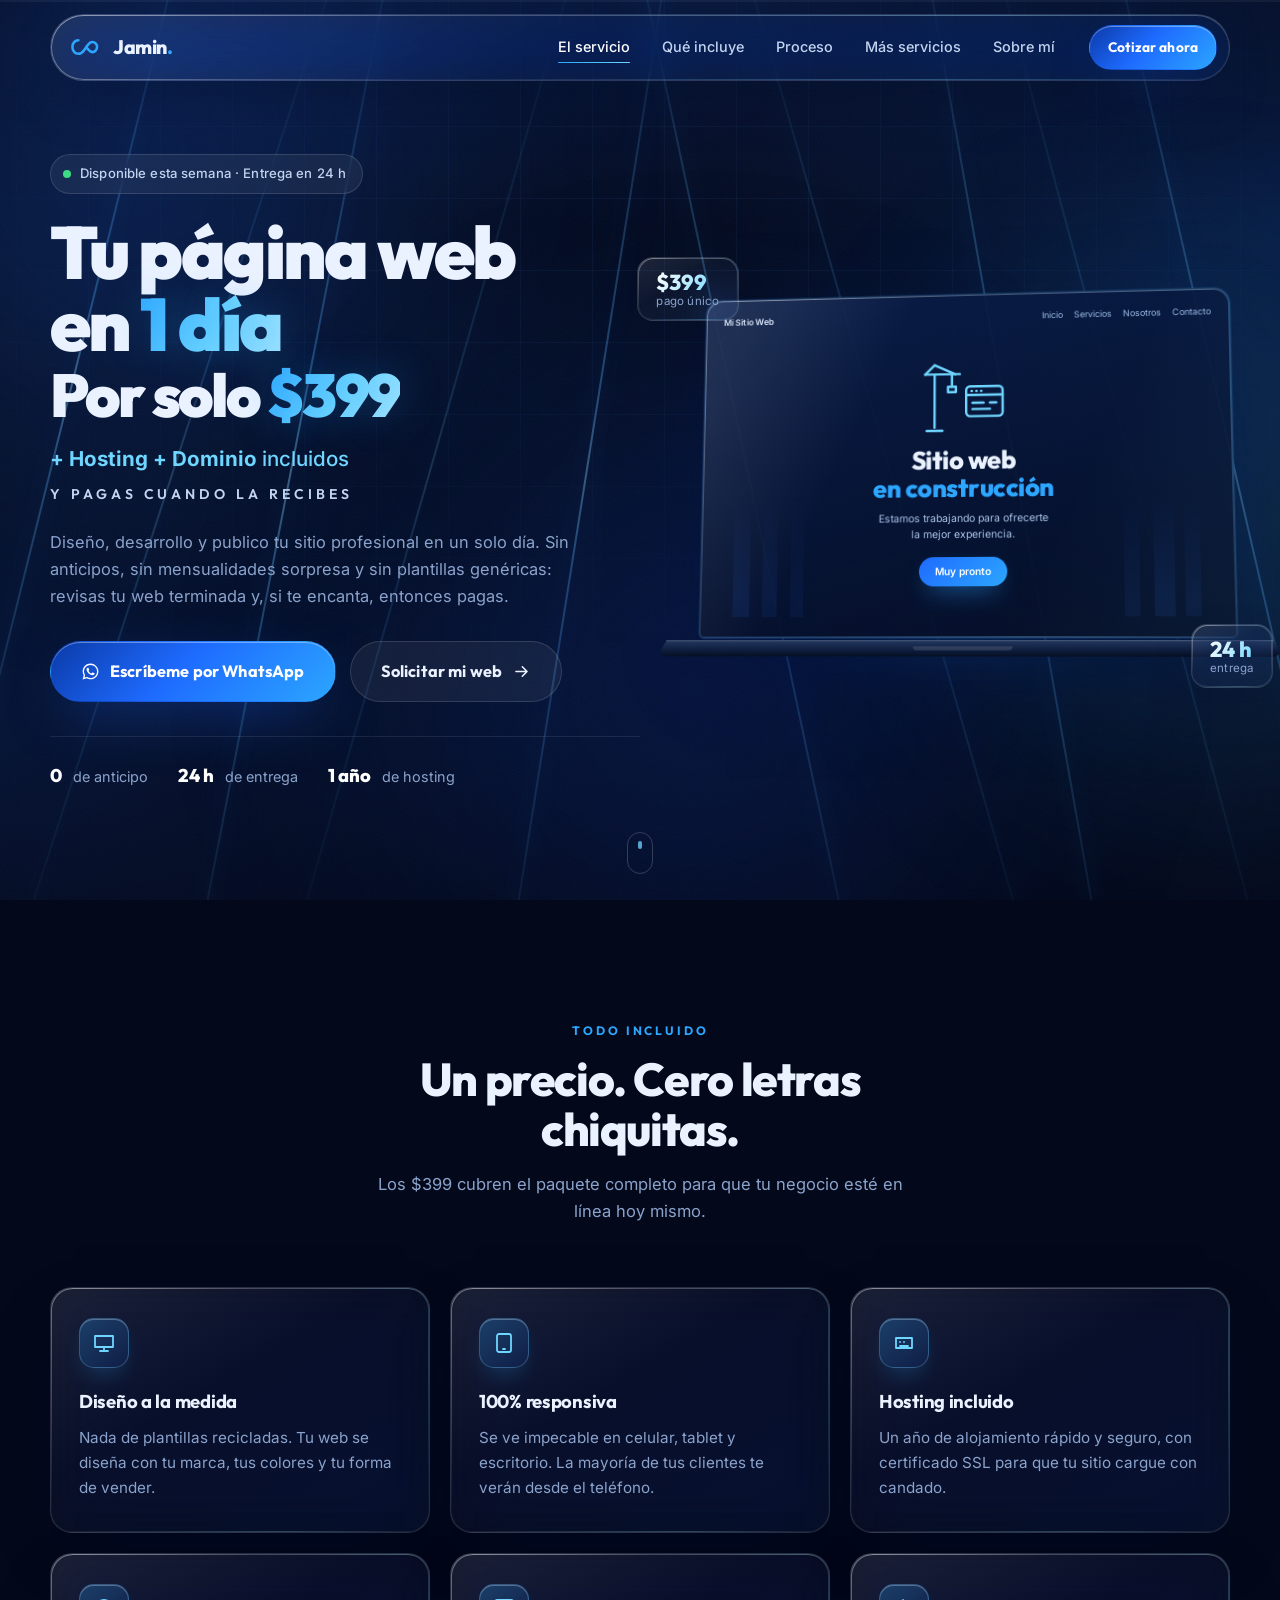
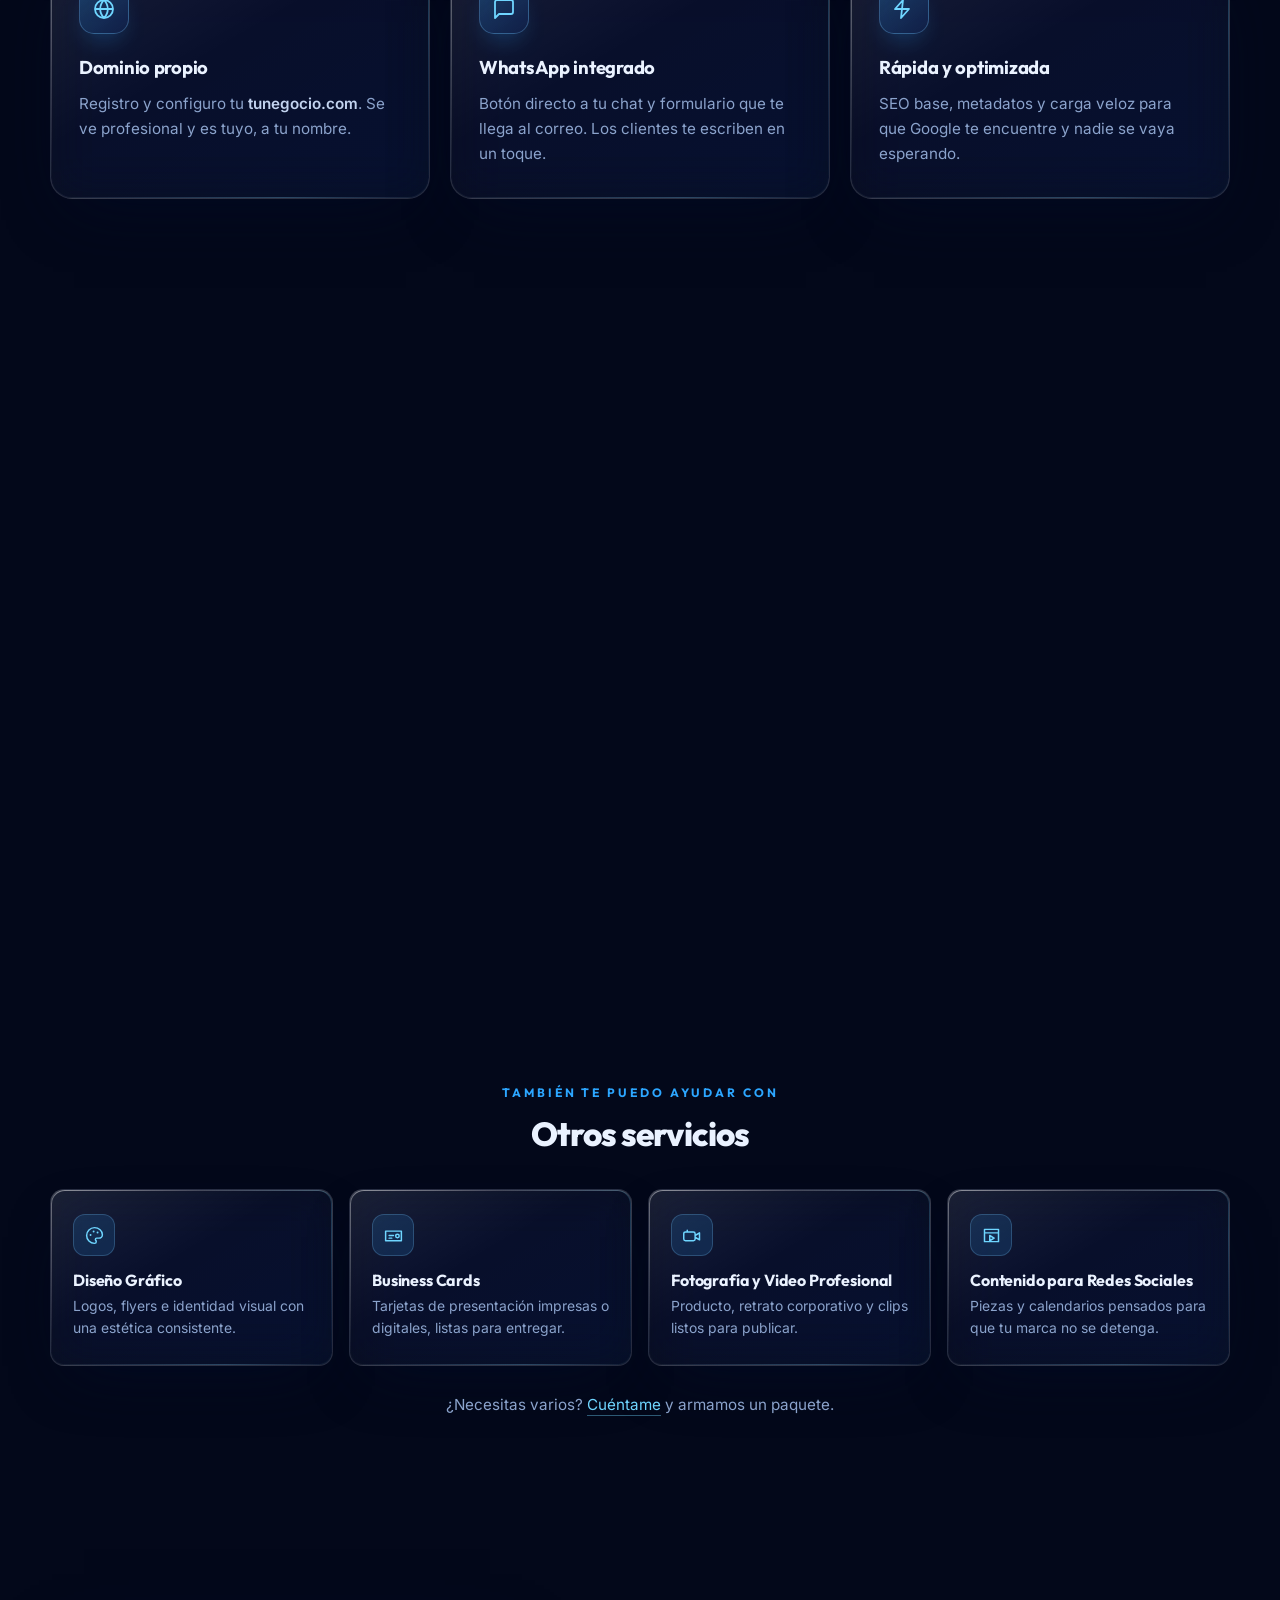
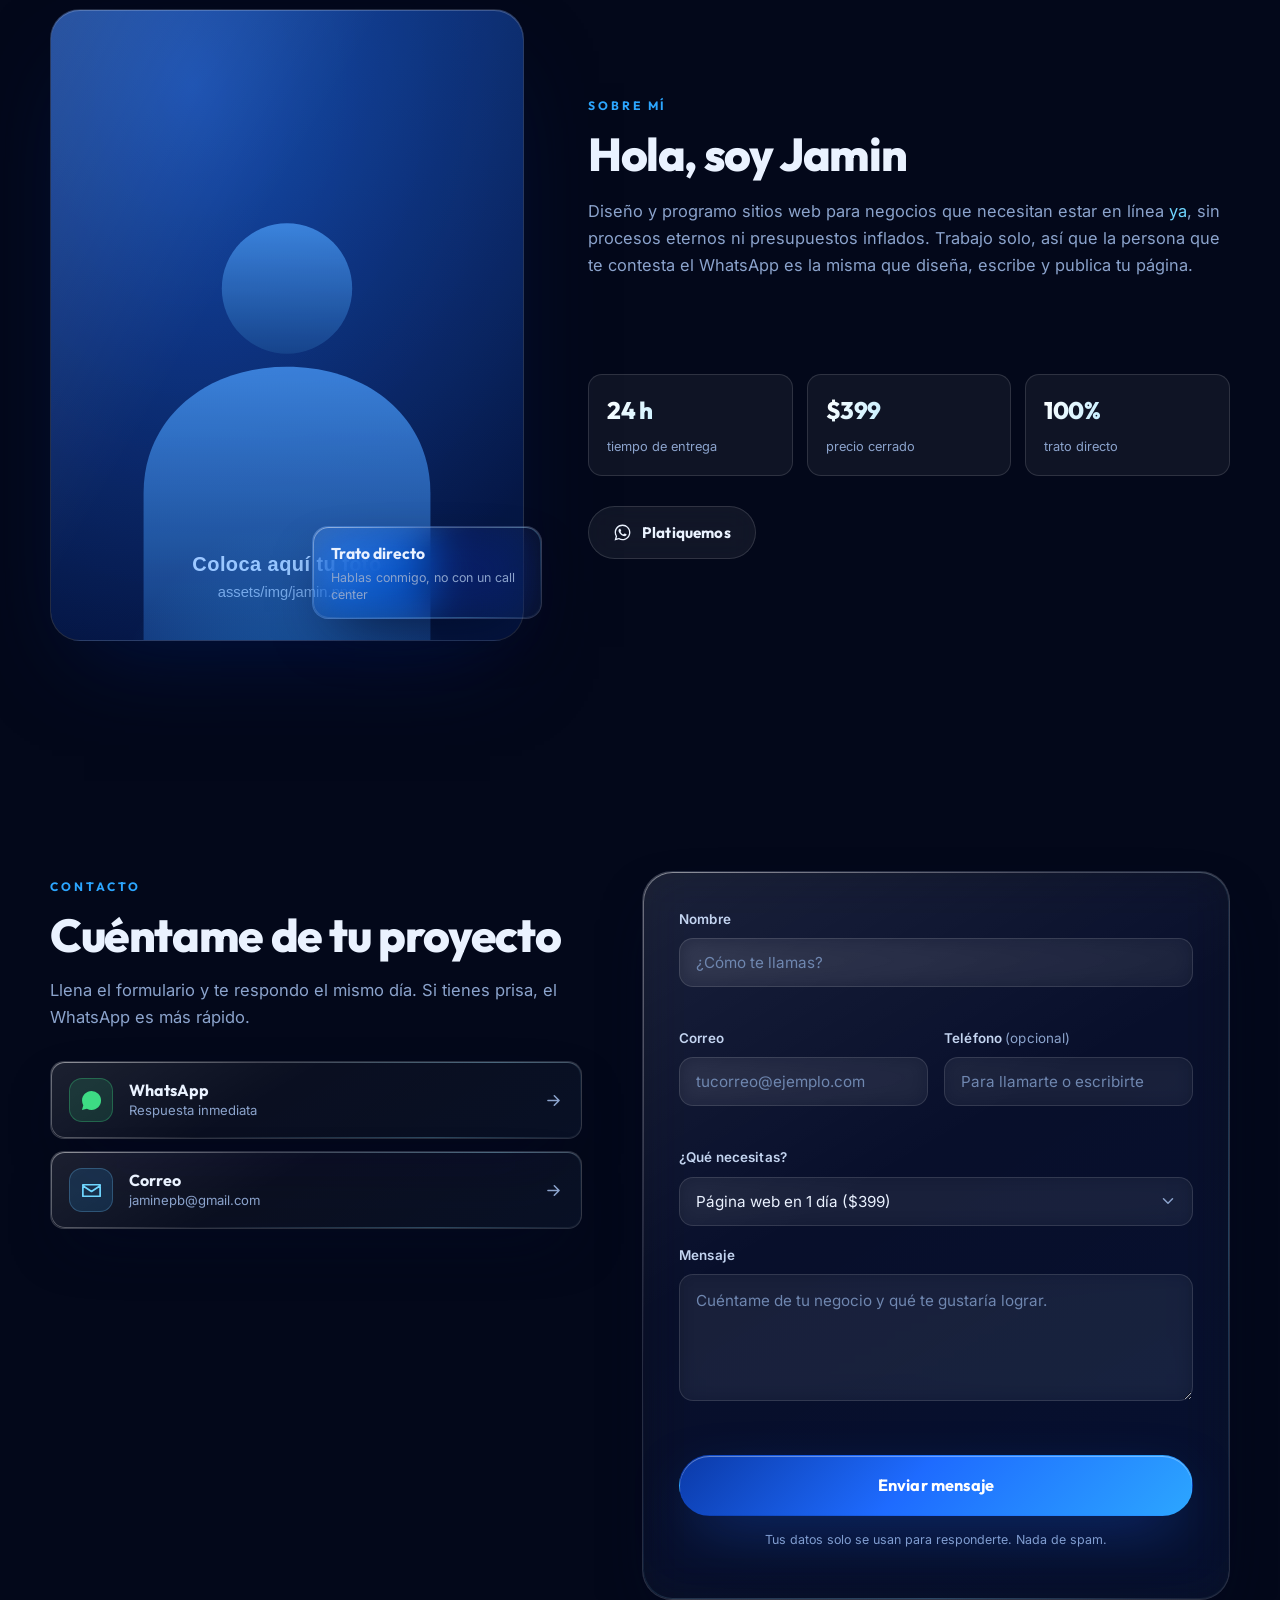
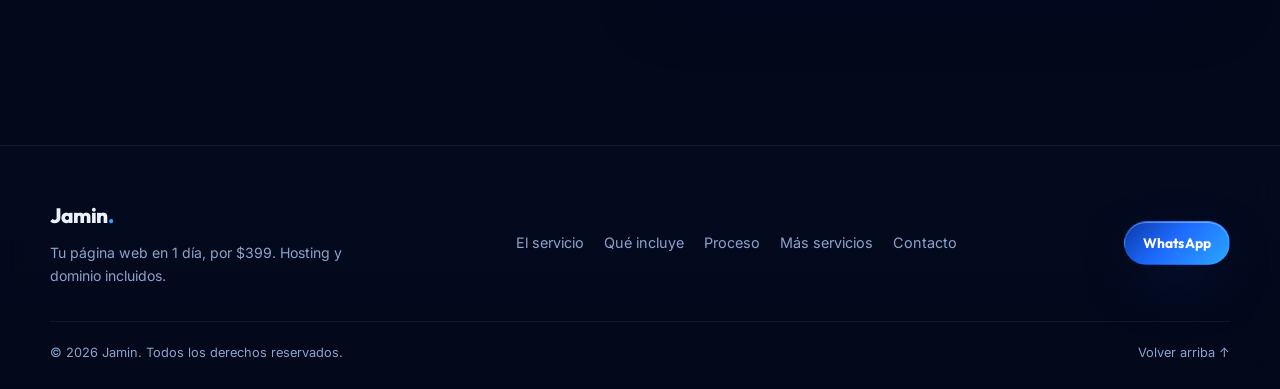
==== index.html @ 5eb5d67b "Landing page con servicio de web en 1 día, contacto y WhatsApp Sitio estático de una sola página, si" ====
<!DOCTYPE html>
<html lang="es">
<head>
<meta charset="UTF-8" />
<meta name="viewport" content="width=device-width, initial-scale=1, viewport-fit=cover" />
<title>Jamin — Tu página web en 1 día por $399</title>
<meta name="description" content="Diseño y publico tu página web profesional en 1 día por solo $399, con hosting y dominio incluidos. Y pagas cuando la recibes." />
<meta name="theme-color" content="#03081a" />

<meta property="og:type" content="website" />
<meta property="og:title" content="Tu página web en 1 día por solo $399" />
<meta property="og:description" content="Hosting y dominio incluidos. Y pagas cuando la recibes." />
<meta property="og:image" content="assets/img/og-cover.svg" />
<meta name="twitter:card" content="summary_large_image" />

<link rel="icon" href="assets/img/favicon.svg" type="image/svg+xml" />
<link rel="preload" href="assets/fonts/outfit-900.woff2" as="font" type="font/woff2" crossorigin />
<link rel="preload" href="assets/fonts/inter-400.woff2" as="font" type="font/woff2" crossorigin />
<link rel="stylesheet" href="assets/css/fonts.css" />
<link rel="stylesheet" href="assets/css/styles.css" />
</head>
<body>

<!-- ===== Fondo global: rayos de luz + halos ===== -->
<div class="bg-stage" aria-hidden="true">
  <div class="bg-grid"></div>
  <div class="rays">
    <span></span><span></span><span></span><span></span><span></span>
    <span></span><span></span><span></span><span></span><span></span>
  </div>
  <div class="orb orb-1" data-parallax="0.18"></div>
  <div class="orb orb-2" data-parallax="-0.12"></div>
  <div class="orb orb-3" data-parallax="0.08"></div>
  <div class="bg-noise"></div>
</div>

<div class="scroll-progress" aria-hidden="true"><i></i></div>

<!-- ===== Header ===== -->
<header class="site-header" id="top">
  <div class="shell header-inner glass">
    <a class="brand" href="#top" aria-label="Jamin, inicio">
      <span class="brand-mark" aria-hidden="true">
        <svg viewBox="0 0 40 24" fill="none"><path d="M11 4c-3.9 0-7 3.6-7 8s3.1 8 7 8c3 0 5.2-2.1 7-4.6l3.4-4.8C23.1 8.1 25 6 27.6 6 30.4 6 33 8.6 33 12s-2.6 6-5.4 6c-2.6 0-4.5-2.1-6.2-4.4" stroke="url(#g1)" stroke-width="3" stroke-linecap="round"/><defs><linearGradient id="g1" x1="4" y1="12" x2="36" y2="12"><stop stop-color="#2CA6FF"/><stop offset="1" stop-color="#6FD6FF"/></linearGradient></defs></svg>
      </span>
      <span class="brand-text">Jamin<span class="dot">.</span></span>
    </a>

    <nav class="nav" aria-label="Navegación principal">
      <a href="#servicio">El servicio</a>
      <a href="#incluye">Qué incluye</a>
      <a href="#proceso">Proceso</a>
      <a href="#extras">Más servicios</a>
      <a href="#sobre-mi">Sobre mí</a>
    </nav>

    <a class="btn btn-primary btn-sm header-cta" href="#contacto">
      <span>Cotizar ahora</span>
    </a>

    <button class="nav-toggle" id="navToggle" aria-label="Abrir menú" aria-expanded="false" aria-controls="mobileNav">
      <span></span><span></span><span></span>
    </button>
  </div>

  <div class="mobile-nav glass" id="mobileNav" hidden>
    <a href="#servicio">El servicio</a>
    <a href="#incluye">Qué incluye</a>
    <a href="#proceso">Proceso</a>
    <a href="#extras">Más servicios</a>
    <a href="#sobre-mi">Sobre mí</a>
    <a href="#contacto" class="mobile-cta">Cotizar ahora</a>
  </div>
</header>

<main>

<!-- ===== HERO ===== -->
<section class="hero" id="servicio">
  <div class="shell hero-inner">

    <div class="hero-copy">
      <span class="pill reveal" data-reveal>
        <i class="pulse" aria-hidden="true"></i> Disponible esta semana · Entrega en 24 h
      </span>

      <h1 class="hero-title">
        <span class="line reveal" data-reveal data-delay="60">Tu página web</span>
        <span class="line reveal" data-reveal data-delay="120">en <em>1 día</em></span>
        <span class="line price reveal" data-reveal data-delay="180">Por solo <em>$399</em></span>
      </h1>

      <p class="hero-sub reveal" data-reveal data-delay="240">
        <strong>+ Hosting + Dominio</strong> incluidos
      </p>

      <p class="hero-kicker reveal" data-reveal data-delay="300">Y pagas cuando la recibes</p>

      <p class="hero-lead reveal" data-reveal data-delay="360">
        Diseño, desarrollo y publico tu sitio profesional en un solo día. Sin anticipos, sin
        mensualidades sorpresa y sin plantillas genéricas: revisas tu web terminada y, si te
        encanta, entonces pagas.
      </p>

      <div class="hero-actions reveal" data-reveal data-delay="420">
        <a class="btn btn-primary btn-lg" href="https://wa.me/18159084163?text=Hola%20Jamin%2C%20quiero%20mi%20p%C3%A1gina%20web%20en%201%20d%C3%ADa%20por%20%24399." target="_blank" rel="noopener">
          <svg class="ico" viewBox="0 0 24 24" aria-hidden="true"><path fill="currentColor" d="M12.04 2C6.58 2 2.13 6.45 2.13 11.91c0 1.75.46 3.45 1.32 4.95L2 22l5.25-1.38a9.87 9.87 0 0 0 4.79 1.22h.01c5.46 0 9.91-4.45 9.91-9.91 0-2.65-1.03-5.14-2.9-7.01A9.82 9.82 0 0 0 12.04 2Zm0 18.15h-.01a8.2 8.2 0 0 1-4.19-1.15l-.3-.18-3.12.82.83-3.04-.2-.31a8.16 8.16 0 0 1-1.25-4.38c0-4.54 3.7-8.23 8.24-8.23 2.2 0 4.27.86 5.83 2.41a8.19 8.19 0 0 1 2.41 5.83c0 4.54-3.7 8.23-8.24 8.23Zm4.52-6.16c-.25-.12-1.47-.72-1.69-.81-.23-.08-.39-.12-.56.13-.16.24-.64.8-.78.97-.15.16-.29.18-.54.06-.25-.13-1.05-.39-2-1.23-.74-.66-1.24-1.47-1.38-1.72-.15-.25-.02-.38.11-.5.11-.11.25-.29.37-.44.13-.15.17-.25.25-.41.08-.17.04-.31-.02-.44-.06-.12-.56-1.34-.76-1.84-.2-.48-.41-.42-.56-.43h-.48c-.16 0-.43.06-.65.31-.23.25-.86.84-.86 2.05s.88 2.38 1 2.54c.13.17 1.74 2.66 4.22 3.73.59.26 1.05.41 1.41.52.59.19 1.13.16 1.56.1.47-.07 1.47-.6 1.68-1.18.21-.58.21-1.08.14-1.18-.06-.11-.22-.17-.47-.29Z"/></svg>
          <span>Escríbeme por WhatsApp</span>
        </a>
        <a class="btn btn-ghost btn-lg" href="#contacto">
          <span>Solicitar mi web</span>
          <svg class="ico" viewBox="0 0 24 24" aria-hidden="true"><path fill="none" stroke="currentColor" stroke-width="2" stroke-linecap="round" stroke-linejoin="round" d="M5 12h14m-6-6 6 6-6 6"/></svg>
        </a>
      </div>

      <ul class="hero-trust reveal" data-reveal data-delay="480">
        <li><b>0</b> de anticipo</li>
        <li><b>24 h</b> de entrega</li>
        <li><b>1 año</b> de hosting</li>
      </ul>
    </div>

    <!-- Laptop mockup en CSS puro -->
    <div class="hero-visual reveal" data-reveal data-delay="220">
      <div class="laptop" data-tilt>
        <div class="laptop-screen glass">
          <div class="screen-bar">
            <span class="screen-brand">Mi Sitio Web</span>
            <span class="screen-links"><i>Inicio</i><i>Servicios</i><i>Nosotros</i><i>Contacto</i></span>
          </div>
          <div class="screen-body">
            <svg class="screen-icon" viewBox="0 0 120 100" aria-hidden="true">
              <g fill="none" stroke="#6FD6FF" stroke-width="3" stroke-linecap="round" stroke-linejoin="round">
                <!-- grúa -->
                <path d="M24 86V18M14 90h20M12 18h44"/>
                <path d="M24 6 12 18M24 6l26 12"/>
                <path d="M46 18v16"/>
                <path d="M41 34h10v7H41z"/>
                <!-- ventana de navegador -->
                <rect x="64" y="34" width="46" height="38" rx="5"/>
                <path d="M64 45h46"/>
                <path d="M71 40h.01M77 40h.01M83 40h.01" stroke-width="3.4"/>
                <path d="M72 55h14M72 63h22M94 55h8"/>
              </g>
            </svg>
            <p class="screen-title">Sitio web<br /><em>en construcción</em></p>
            <p class="screen-text">Estamos trabajando para ofrecerte<br />la mejor experiencia.</p>
            <span class="screen-btn">Muy pronto</span>
          </div>
        </div>
        <div class="laptop-base"><i></i></div>
        <div class="laptop-glow" aria-hidden="true"></div>
      </div>

      <div class="float-card glass float-a" data-parallax="0.06">
        <b>$399</b><span>pago único</span>
      </div>
      <div class="float-card glass float-b" data-parallax="-0.05">
        <b>24 h</b><span>entrega</span>
      </div>
    </div>

  </div>

  <a class="scroll-hint" href="#incluye" aria-label="Ver más">
    <span></span>
  </a>
</section>

<!-- ===== QUÉ INCLUYE ===== -->
<section class="section" id="incluye">
  <div class="shell">
    <header class="section-head">
      <span class="eyebrow reveal" data-reveal>Todo incluido</span>
      <h2 class="reveal" data-reveal data-delay="80">Un precio. Cero letras chiquitas.</h2>
      <p class="section-lead reveal" data-reveal data-delay="140">
        Los $399 cubren el paquete completo para que tu negocio esté en línea hoy mismo.
      </p>
    </header>

    <div class="cards">
      <article class="card glass reveal" data-reveal data-delay="0">
        <span class="card-ico"><svg viewBox="0 0 24 24"><path fill="none" stroke="currentColor" stroke-width="1.8" stroke-linecap="round" stroke-linejoin="round" d="M3 5h18v11H3zM8 20h8M12 16v4"/></svg></span>
        <h3>Diseño a la medida</h3>
        <p>Nada de plantillas recicladas. Tu web se diseña con tu marca, tus colores y tu forma de vender.</p>
      </article>

      <article class="card glass reveal" data-reveal data-delay="60">
        <span class="card-ico"><svg viewBox="0 0 24 24"><path fill="none" stroke="currentColor" stroke-width="1.8" stroke-linecap="round" stroke-linejoin="round" d="M7 3h10a2 2 0 0 1 2 2v14a2 2 0 0 1-2 2H7a2 2 0 0 1-2-2V5a2 2 0 0 1 2-2ZM11 18h2"/></svg></span>
        <h3>100% responsiva</h3>
        <p>Se ve impecable en celular, tablet y escritorio. La mayoría de tus clientes te verán desde el teléfono.</p>
      </article>

      <article class="card glass reveal" data-reveal data-delay="120">
        <span class="card-ico"><svg viewBox="0 0 24 24"><path fill="none" stroke="currentColor" stroke-width="1.8" stroke-linecap="round" stroke-linejoin="round" d="M4 7h16v10H4zM8 11h.01M12 11h.01M8 15h8"/></svg></span>
        <h3>Hosting incluido</h3>
        <p>Un año de alojamiento rápido y seguro, con certificado SSL para que tu sitio cargue con candado.</p>
      </article>

      <article class="card glass reveal" data-reveal data-delay="180">
        <span class="card-ico"><svg viewBox="0 0 24 24"><path fill="none" stroke="currentColor" stroke-width="1.8" stroke-linecap="round" stroke-linejoin="round" d="M12 3a9 9 0 1 0 0 18 9 9 0 0 0 0-18ZM3 12h18M12 3c2.5 2.6 3.8 5.6 3.8 9s-1.3 6.4-3.8 9c-2.5-2.6-3.8-5.6-3.8-9S9.5 5.6 12 3Z"/></svg></span>
        <h3>Dominio propio</h3>
        <p>Registro y configuro tu <b>tunegocio.com</b>. Se ve profesional y es tuyo, a tu nombre.</p>
      </article>

      <article class="card glass reveal" data-reveal data-delay="240">
        <span class="card-ico"><svg viewBox="0 0 24 24"><path fill="none" stroke="currentColor" stroke-width="1.8" stroke-linecap="round" stroke-linejoin="round" d="M21 15a2 2 0 0 1-2 2H7l-4 4V5a2 2 0 0 1 2-2h14a2 2 0 0 1 2 2Z"/></svg></span>
        <h3>WhatsApp integrado</h3>
        <p>Botón directo a tu chat y formulario que te llega al correo. Los clientes te escriben en un toque.</p>
      </article>

      <article class="card glass reveal" data-reveal data-delay="300">
        <span class="card-ico"><svg viewBox="0 0 24 24"><path fill="none" stroke="currentColor" stroke-width="1.8" stroke-linecap="round" stroke-linejoin="round" d="m11 3-8 9h7l-1 9 8-9h-7Z"/></svg></span>
        <h3>Rápida y optimizada</h3>
        <p>SEO base, metadatos y carga veloz para que Google te encuentre y nadie se vaya esperando.</p>
      </article>
    </div>
  </div>
</section>

<!-- ===== PROCESO ===== -->
<section class="section section-tight" id="proceso">
  <div class="shell">
    <header class="section-head">
      <span class="eyebrow reveal" data-reveal>Cómo funciona</span>
      <h2 class="reveal" data-reveal data-delay="80">De la idea a tu web, en un día</h2>
    </header>

    <ol class="steps">
      <li class="step glass reveal" data-reveal>
        <span class="step-num">01</span>
        <h3>Me cuentas</h3>
        <p>Por WhatsApp o el formulario me dices a qué te dedicas y qué quieres lograr. 10 minutos bastan.</p>
      </li>
      <li class="step glass reveal" data-reveal data-delay="90">
        <span class="step-num">02</span>
        <h3>Yo construyo</h3>
        <p>Diseño, escribo, monto el hosting y conecto tu dominio. Tú sigues con lo tuyo.</p>
      </li>
      <li class="step glass reveal" data-reveal data-delay="180">
        <span class="step-num">03</span>
        <h3>Revisas y pagas</h3>
        <p>Te entrego el sitio en vivo. Si te gusta, pagas los $399. Así de simple.</p>
      </li>
    </ol>

    <div class="promise glass reveal" data-reveal data-delay="120">
      <div class="promise-ico" aria-hidden="true">
        <svg viewBox="0 0 24 24"><path fill="none" stroke="currentColor" stroke-width="1.8" stroke-linecap="round" stroke-linejoin="round" d="M12 3 4 6v6c0 4.5 3.2 8.3 8 9 4.8-.7 8-4.5 8-9V6l-8-3Z"/><path fill="none" stroke="currentColor" stroke-width="1.8" stroke-linecap="round" stroke-linejoin="round" d="m9 12 2 2 4-4"/></svg>
      </div>
      <p><b>Cero riesgo para ti.</b> No pido anticipo. Si el resultado no te convence, no pagas nada y no hay compromiso.</p>
      <a class="btn btn-primary" href="#contacto"><span>Quiero la mía</span></a>
    </div>
  </div>
</section>

<!-- ===== MÁS SERVICIOS (sección pequeña) ===== -->
<section class="section section-extras" id="extras">
  <div class="shell">
    <header class="section-head compact">
      <span class="eyebrow reveal" data-reveal>También te puedo ayudar con</span>
      <h2 class="h3 reveal" data-reveal data-delay="80">Otros servicios</h2>
    </header>

    <div class="extras">
      <article class="extra glass reveal" data-reveal>
        <span class="extra-ico"><svg viewBox="0 0 24 24"><path fill="none" stroke="currentColor" stroke-width="1.7" stroke-linecap="round" stroke-linejoin="round" d="M12 3a9 9 0 0 0 0 18c1.1 0 2-.9 2-2 0-.5-.2-1-.6-1.4-.3-.4-.4-.8-.4-1.1 0-.8.7-1.5 1.5-1.5H17a4 4 0 0 0 4-4c0-4.4-4-8-9-8Z"/><circle cx="7.5" cy="11.5" r="1.1" fill="currentColor"/><circle cx="11" cy="7.5" r="1.1" fill="currentColor"/><circle cx="15.5" cy="8.5" r="1.1" fill="currentColor"/></svg></span>
        <h3>Diseño Gráfico</h3>
        <p>Logos, flyers e identidad visual con una estética consistente.</p>
      </article>

      <article class="extra glass reveal" data-reveal data-delay="70">
        <span class="extra-ico"><svg viewBox="0 0 24 24"><path fill="none" stroke="currentColor" stroke-width="1.7" stroke-linecap="round" stroke-linejoin="round" d="M3 7h18v11H3zM7 12h5M7 15h3"/><circle cx="16.5" cy="12.5" r="2" fill="none" stroke="currentColor" stroke-width="1.7"/></svg></span>
        <h3>Business Cards</h3>
        <p>Tarjetas de presentación impresas o digitales, listas para entregar.</p>
      </article>

      <article class="extra glass reveal" data-reveal data-delay="140">
        <span class="extra-ico"><svg viewBox="0 0 24 24"><path fill="none" stroke="currentColor" stroke-width="1.7" stroke-linecap="round" stroke-linejoin="round" d="M4 8h9a2 2 0 0 1 2 2v6a2 2 0 0 1-2 2H4a2 2 0 0 1-2-2v-6a2 2 0 0 1 2-2Zm11 4 5-3v8l-5-3M6 8V6"/></svg></span>
        <h3>Fotografía y Video Profesional</h3>
        <p>Producto, retrato corporativo y clips listos para publicar.</p>
      </article>

      <article class="extra glass reveal" data-reveal data-delay="210">
        <span class="extra-ico"><svg viewBox="0 0 24 24"><path fill="none" stroke="currentColor" stroke-width="1.7" stroke-linecap="round" stroke-linejoin="round" d="M4 5h16v14H4zM4 9h16"/><path fill="none" stroke="currentColor" stroke-width="1.7" stroke-linecap="round" stroke-linejoin="round" d="m10 12 5 3-5 3v-6Z"/></svg></span>
        <h3>Contenido para Redes Sociales</h3>
        <p>Piezas y calendarios pensados para que tu marca no se detenga.</p>
      </article>
    </div>

    <p class="extras-foot reveal" data-reveal data-delay="140">
      ¿Necesitas varios? <a href="#contacto">Cuéntame</a> y armamos un paquete.
    </p>
  </div>
</section>

<!-- ===== SOBRE MÍ ===== -->
<section class="section" id="sobre-mi">
  <div class="shell about">
    <div class="about-photo reveal" data-reveal>
      <div class="photo-frame">
        <img src="assets/img/jamin.png" alt="Jamin, diseñador y desarrollador web, trabajando en su laptop"
             width="1086" height="1448" loading="lazy" decoding="async"
             onerror="this.onerror=null;this.src='assets/img/jamin-placeholder.svg';" />
        <div class="photo-glow" aria-hidden="true"></div>
      </div>
      <div class="badge glass" data-parallax="0.05">
        <b>Trato directo</b><span>Hablas conmigo, no con un call center</span>
      </div>
    </div>

    <div class="about-copy">
      <span class="eyebrow reveal" data-reveal>Sobre mí</span>
      <h2 class="reveal" data-reveal data-delay="80">Hola, soy Jamin</h2>
      <p class="reveal" data-reveal data-delay="140">
        Diseño y programo sitios web para negocios que necesitan estar en línea <em>ya</em>, sin
        procesos eternos ni presupuestos inflados. Trabajo solo, así que la persona que te contesta
        el WhatsApp es la misma que diseña, escribe y publica tu página.
      </p>
      <p class="reveal" data-reveal data-delay="200">
        Mi apuesta es simple: te entrego primero y me pagas después. Si el trabajo habla por sí solo,
        no hace falta pedirte confianza por adelantado.
      </p>

      <div class="about-stats reveal" data-reveal data-delay="260">
        <div><b>24 h</b><span>tiempo de entrega</span></div>
        <div><b>$399</b><span>precio cerrado</span></div>
        <div><b>100%</b><span>trato directo</span></div>
      </div>

      <a class="btn btn-ghost reveal" data-reveal data-delay="320" href="https://wa.me/18159084163?text=Hola%20Jamin%2C%20me%20gustar%C3%ADa%20platicar%20sobre%20un%20proyecto." target="_blank" rel="noopener">
        <svg class="ico" viewBox="0 0 24 24" aria-hidden="true"><path fill="currentColor" d="M12.04 2C6.58 2 2.13 6.45 2.13 11.91c0 1.75.46 3.45 1.32 4.95L2 22l5.25-1.38a9.87 9.87 0 0 0 4.79 1.22h.01c5.46 0 9.91-4.45 9.91-9.91 0-2.65-1.03-5.14-2.9-7.01A9.82 9.82 0 0 0 12.04 2Zm0 18.15h-.01a8.2 8.2 0 0 1-4.19-1.15l-.3-.18-3.12.82.83-3.04-.2-.31a8.16 8.16 0 0 1-1.25-4.38c0-4.54 3.7-8.23 8.24-8.23 2.2 0 4.27.86 5.83 2.41a8.19 8.19 0 0 1 2.41 5.83c0 4.54-3.7 8.23-8.24 8.23Zm4.52-6.16c-.25-.12-1.47-.72-1.69-.81-.23-.08-.39-.12-.56.13-.16.24-.64.8-.78.97-.15.16-.29.18-.54.06-.25-.13-1.05-.39-2-1.23-.74-.66-1.24-1.47-1.38-1.72-.15-.25-.02-.38.11-.5.11-.11.25-.29.37-.44.13-.15.17-.25.25-.41.08-.17.04-.31-.02-.44-.06-.12-.56-1.34-.76-1.84-.2-.48-.41-.42-.56-.43h-.48c-.16 0-.43.06-.65.31-.23.25-.86.84-.86 2.05s.88 2.38 1 2.54c.13.17 1.74 2.66 4.22 3.73.59.26 1.05.41 1.41.52.59.19 1.13.16 1.56.1.47-.07 1.47-.6 1.68-1.18.21-.58.21-1.08.14-1.18-.06-.11-.22-.17-.47-.29Z"/></svg>
        <span>Platiquemos</span>
      </a>
    </div>
  </div>
</section>

<!-- ===== CONTACTO ===== -->
<section class="section" id="contacto">
  <div class="shell contact">

    <div class="contact-copy">
      <span class="eyebrow reveal" data-reveal>Contacto</span>
      <h2 class="reveal" data-reveal data-delay="80">Cuéntame de tu proyecto</h2>
      <p class="section-lead reveal" data-reveal data-delay="140">
        Llena el formulario y te respondo el mismo día. Si tienes prisa, el WhatsApp es más rápido.
      </p>

      <div class="contact-links reveal" data-reveal data-delay="200">
        <a class="contact-link glass" href="https://wa.me/18159084163?text=Hola%20Jamin%2C%20quiero%20informaci%C3%B3n%20sobre%20mi%20p%C3%A1gina%20web." target="_blank" rel="noopener">
          <span class="cl-ico wa"><svg viewBox="0 0 24 24"><path fill="currentColor" d="M12.04 2C6.58 2 2.13 6.45 2.13 11.91c0 1.75.46 3.45 1.32 4.95L2 22l5.25-1.38a9.87 9.87 0 0 0 4.79 1.22h.01c5.46 0 9.91-4.45 9.91-9.91 0-2.65-1.03-5.14-2.9-7.01A9.82 9.82 0 0 0 12.04 2Zm4.52 12.15c-.25-.12-1.47-.72-1.69-.81-.23-.08-.39-.12-.56.13-.16.24-.64.8-.78.97-.15.16-.29.18-.54.06-.25-.13-1.05-.39-2-1.23-.74-.66-1.24-1.47-1.38-1.72-.15-.25-.02-.38.11-.5.11-.11.25-.29.37-.44.13-.15.17-.25.25-.41.08-.17.04-.31-.02-.44-.06-.12-.56-1.34-.76-1.84-.2-.48-.41-.42-.56-.43h-.48c-.16 0-.43.06-.65.31-.23.25-.86.84-.86 2.05s.88 2.38 1 2.54c.13.17 1.74 2.66 4.22 3.73.59.26 1.05.41 1.41.52.59.19 1.13.16 1.56.1.47-.07 1.47-.6 1.68-1.18.21-.58.21-1.08.14-1.18-.06-.11-.22-.17-.47-.29Z"/></svg></span>
          <span class="cl-text"><b>WhatsApp</b><small>Respuesta inmediata</small></span>
          <svg class="cl-arrow" viewBox="0 0 24 24"><path fill="none" stroke="currentColor" stroke-width="2" stroke-linecap="round" stroke-linejoin="round" d="M5 12h14m-6-6 6 6-6 6"/></svg>
        </a>

        <a class="contact-link glass" id="emailLink" href="#contacto">
          <span class="cl-ico"><svg viewBox="0 0 24 24"><path fill="none" stroke="currentColor" stroke-width="1.8" stroke-linecap="round" stroke-linejoin="round" d="M3 6h18v12H3zM3 7l9 6 9-6"/></svg></span>
          <span class="cl-text"><b>Correo</b><small id="emailText">Escríbeme por correo</small></span>
          <svg class="cl-arrow" viewBox="0 0 24 24"><path fill="none" stroke="currentColor" stroke-width="2" stroke-linecap="round" stroke-linejoin="round" d="M5 12h14m-6-6 6 6-6 6"/></svg>
        </a>
      </div>

      <ul class="contact-facts reveal" data-reveal data-delay="260">
        <li><svg viewBox="0 0 24 24" aria-hidden="true"><path fill="none" stroke="currentColor" stroke-width="2" stroke-linecap="round" stroke-linejoin="round" d="m5 13 4 4L19 7"/></svg>Respondo el mismo día, de lunes a sábado.</li>
        <li><svg viewBox="0 0 24 24" aria-hidden="true"><path fill="none" stroke="currentColor" stroke-width="2" stroke-linecap="round" stroke-linejoin="round" d="m5 13 4 4L19 7"/></svg>La cotización es gratis y sin compromiso.</li>
        <li><svg viewBox="0 0 24 24" aria-hidden="true"><path fill="none" stroke="currentColor" stroke-width="2" stroke-linecap="round" stroke-linejoin="round" d="m5 13 4 4L19 7"/></svg>No pido anticipo: pagas cuando recibes tu web.</li>
      </ul>
    </div>

    <div class="form-wrap glass reveal" data-reveal data-delay="120">
      <form id="contactForm" novalidate>
        <div class="field">
          <label for="nombre">Nombre</label>
          <input type="text" id="nombre" name="nombre" autocomplete="name" placeholder="¿Cómo te llamas?" required />
          <small class="error" data-error-for="nombre"></small>
        </div>

        <div class="field-row">
          <div class="field">
            <label for="email">Correo</label>
            <input type="email" id="email" name="email" autocomplete="email" placeholder="tucorreo@ejemplo.com" required />
            <small class="error" data-error-for="email"></small>
          </div>
          <div class="field">
            <label for="telefono">Teléfono <span class="opt">(opcional)</span></label>
            <input type="tel" id="telefono" name="telefono" autocomplete="tel" placeholder="Para llamarte o escribirte" />
          </div>
        </div>

        <div class="field">
          <label for="tipo-servicio">¿Qué necesitas?</label>
          <div class="select-wrap">
            <select id="tipo-servicio" name="servicio">
              <option value="Página web en 1 día ($399)">Página web en 1 día ($399)</option>
              <option value="Diseño Gráfico">Diseño Gráfico</option>
              <option value="Business Cards">Business Cards</option>
              <option value="Fotografía y Video Profesional">Fotografía y Video Profesional</option>
              <option value="Contenido para Redes Sociales">Contenido para Redes Sociales</option>
              <option value="Varios servicios / otro">Varios servicios / otro</option>
            </select>
            <svg class="select-ico" viewBox="0 0 24 24" aria-hidden="true"><path fill="none" stroke="currentColor" stroke-width="2" stroke-linecap="round" stroke-linejoin="round" d="m6 9 6 6 6-6"/></svg>
          </div>
        </div>

        <div class="field">
          <label for="mensaje">Mensaje</label>
          <textarea id="mensaje" name="mensaje" rows="4" placeholder="Cuéntame de tu negocio y qué te gustaría lograr." required></textarea>
          <small class="error" data-error-for="mensaje"></small>
        </div>

        <!-- honeypot anti-spam -->
        <div class="hp" aria-hidden="true">
          <label for="empresa_web">No llenar</label>
          <input type="text" id="empresa_web" name="_honey" tabindex="-1" autocomplete="off" />
        </div>

        <button type="submit" class="btn btn-primary btn-lg btn-block" id="submitBtn">
          <span class="btn-label">Enviar mensaje</span>
          <span class="spinner" aria-hidden="true"></span>
        </button>

        <p class="form-note">Tus datos solo se usan para responderte. Nada de spam.</p>
        <p class="form-status" id="formStatus" role="status" aria-live="polite"></p>
      </form>
    </div>

  </div>
</section>

</main>

<!-- ===== FOOTER ===== -->
<footer class="site-footer">
  <div class="shell footer-inner">
    <div class="footer-brand">
      <span class="brand-text">Jamin<span class="dot">.</span></span>
      <p>Tu página web en 1 día, por $399. Hosting y dominio incluidos.</p>
    </div>
    <nav class="footer-nav" aria-label="Enlaces del pie">
      <a href="#servicio">El servicio</a>
      <a href="#incluye">Qué incluye</a>
      <a href="#proceso">Proceso</a>
      <a href="#extras">Más servicios</a>
      <a href="#contacto">Contacto</a>
    </nav>
    <div class="footer-cta">
      <a class="btn btn-primary btn-sm" href="https://wa.me/18159084163" target="_blank" rel="noopener"><span>WhatsApp</span></a>
    </div>
  </div>
  <div class="shell footer-bottom">
    <span>© <span id="year">2026</span> Jamin. Todos los derechos reservados.</span>
    <a href="#top" class="to-top">Volver arriba ↑</a>
  </div>
</footer>

<!-- Botón flotante de WhatsApp -->
<a class="wa-float" href="https://wa.me/18159084163?text=Hola%20Jamin%2C%20quiero%20mi%20p%C3%A1gina%20web." target="_blank" rel="noopener" aria-label="Escribir por WhatsApp">
  <svg viewBox="0 0 24 24" aria-hidden="true"><path fill="currentColor" d="M12.04 2C6.58 2 2.13 6.45 2.13 11.91c0 1.75.46 3.45 1.32 4.95L2 22l5.25-1.38a9.87 9.87 0 0 0 4.79 1.22h.01c5.46 0 9.91-4.45 9.91-9.91 0-2.65-1.03-5.14-2.9-7.01A9.82 9.82 0 0 0 12.04 2Zm4.52 12.15c-.25-.12-1.47-.72-1.69-.81-.23-.08-.39-.12-.56.13-.16.24-.64.8-.78.97-.15.16-.29.18-.54.06-.25-.13-1.05-.39-2-1.23-.74-.66-1.24-1.47-1.38-1.72-.15-.25-.02-.38.11-.5.11-.11.25-.29.37-.44.13-.15.17-.25.25-.41.08-.17.04-.31-.02-.44-.06-.12-.56-1.34-.76-1.84-.2-.48-.41-.42-.56-.43h-.48c-.16 0-.43.06-.65.31-.23.25-.86.84-.86 2.05s.88 2.38 1 2.54c.13.17 1.74 2.66 4.22 3.73.59.26 1.05.41 1.41.52.59.19 1.13.16 1.56.1.47-.07 1.47-.6 1.68-1.18.21-.58.21-1.08.14-1.18-.06-.11-.22-.17-.47-.29Z"/></svg>
  <span class="wa-tip">¿Hablamos?</span>
</a>

<script src="assets/js/main.js"></script>
</body>
</html>
---- assets/css/fonts.css ----
/* Fuentes locales — Outfit (display) e Inter (texto), subconjunto latino.
   Se sirven desde el propio repo: sin peticiones a Google, sin bloqueo de render. */

@font-face {
  font-family: 'Inter';
  font-style: normal;
  font-weight: 400;
  font-display: swap;
  src: url(../fonts/inter-400.woff2) format('woff2');
  unicode-range: U+0000-00FF, U+0131, U+0152-0153, U+02BB-02BC, U+02C6, U+02DA, U+02DC, U+0304, U+0308, U+0329, U+2000-206F, U+20AC, U+2122, U+2191, U+2193, U+2212, U+2215, U+FEFF, U+FFFD;
}
@font-face {
  font-family: 'Inter';
  font-style: normal;
  font-weight: 500;
  font-display: swap;
  src: url(../fonts/inter-500.woff2) format('woff2');
  unicode-range: U+0000-00FF, U+0131, U+0152-0153, U+02BB-02BC, U+02C6, U+02DA, U+02DC, U+0304, U+0308, U+0329, U+2000-206F, U+20AC, U+2122, U+2191, U+2193, U+2212, U+2215, U+FEFF, U+FFFD;
}
@font-face {
  font-family: 'Inter';
  font-style: normal;
  font-weight: 600;
  font-display: swap;
  src: url(../fonts/inter-600.woff2) format('woff2');
  unicode-range: U+0000-00FF, U+0131, U+0152-0153, U+02BB-02BC, U+02C6, U+02DA, U+02DC, U+0304, U+0308, U+0329, U+2000-206F, U+20AC, U+2122, U+2191, U+2193, U+2212, U+2215, U+FEFF, U+FFFD;
}
@font-face {
  font-family: 'Inter';
  font-style: normal;
  font-weight: 700;
  font-display: swap;
  src: url(../fonts/inter-700.woff2) format('woff2');
  unicode-range: U+0000-00FF, U+0131, U+0152-0153, U+02BB-02BC, U+02C6, U+02DA, U+02DC, U+0304, U+0308, U+0329, U+2000-206F, U+20AC, U+2122, U+2191, U+2193, U+2212, U+2215, U+FEFF, U+FFFD;
}
@font-face {
  font-family: 'Outfit';
  font-style: normal;
  font-weight: 600;
  font-display: swap;
  src: url(../fonts/outfit-600.woff2) format('woff2');
  unicode-range: U+0000-00FF, U+0131, U+0152-0153, U+02BB-02BC, U+02C6, U+02DA, U+02DC, U+0304, U+0308, U+0329, U+2000-206F, U+20AC, U+2122, U+2191, U+2193, U+2212, U+2215, U+FEFF, U+FFFD;
}
@font-face {
  font-family: 'Outfit';
  font-style: normal;
  font-weight: 700;
  font-display: swap;
  src: url(../fonts/outfit-700.woff2) format('woff2');
  unicode-range: U+0000-00FF, U+0131, U+0152-0153, U+02BB-02BC, U+02C6, U+02DA, U+02DC, U+0304, U+0308, U+0329, U+2000-206F, U+20AC, U+2122, U+2191, U+2193, U+2212, U+2215, U+FEFF, U+FFFD;
}
@font-face {
  font-family: 'Outfit';
  font-style: normal;
  font-weight: 800;
  font-display: swap;
  src: url(../fonts/outfit-800.woff2) format('woff2');
  unicode-range: U+0000-00FF, U+0131, U+0152-0153, U+02BB-02BC, U+02C6, U+02DA, U+02DC, U+0304, U+0308, U+0329, U+2000-206F, U+20AC, U+2122, U+2191, U+2193, U+2212, U+2215, U+FEFF, U+FFFD;
}
@font-face {
  font-family: 'Outfit';
  font-style: normal;
  font-weight: 900;
  font-display: swap;
  src: url(../fonts/outfit-900.woff2) format('woff2');
  unicode-range: U+0000-00FF, U+0131, U+0152-0153, U+02BB-02BC, U+02C6, U+02DA, U+02DC, U+0304, U+0308, U+0329, U+2000-206F, U+20AC, U+2122, U+2191, U+2193, U+2212, U+2215, U+FEFF, U+FFFD;
}
---- assets/css/styles.css ----
/* =========================================================
   Jamin — Landing page
   Paleta azul + liquid glass + animaciones al scroll
   ========================================================= */

:root{
  --bg:            #03081a;
  --bg-2:          #061027;
  --bg-3:          #0a1a3d;

  --blue:          #1e6bff;
  --blue-bright:   #2ca6ff;
  --cyan:          #6fd6ff;
  --blue-deep:     #0b3aa8;

  --text:          #eaf2ff;
  --text-soft:     #c3d4f0;
  --muted:         #8ba3cc;

  --glass:         rgba(255,255,255,.055);
  --glass-2:       rgba(255,255,255,.09);
  --glass-brd:     rgba(255,255,255,.13);
  --glass-brd-hi:  rgba(160,205,255,.35);

  --radius:        22px;
  --radius-sm:     14px;
  --radius-lg:     30px;

  --shell:         1180px;
  --header-h:      76px;

  --shadow:        0 24px 60px -24px rgba(2,10,36,.9);
  --shadow-blue:   0 20px 60px -18px rgba(30,107,255,.55);

  --ease:          cubic-bezier(.22,.61,.36,1);
  --ease-out:      cubic-bezier(.16,1,.3,1);

  --font-display:  "Outfit", "Segoe UI", system-ui, sans-serif;
  --font-body:     "Inter", "Segoe UI", system-ui, -apple-system, sans-serif;
}

*,*::before,*::after{ box-sizing:border-box; }

html{
  scroll-behavior:smooth;
  scroll-padding-top:calc(var(--header-h) + 20px);
  -webkit-text-size-adjust:100%;
}

body{
  margin:0;
  min-height:100vh;
  font-family:var(--font-body);
  font-size:clamp(15px,.42vw + 14px,17px);
  line-height:1.65;
  color:var(--text);
  background:var(--bg);
  overflow-x:hidden;
  -webkit-font-smoothing:antialiased;
}

img{ max-width:100%; display:block; }
a{ color:inherit; text-decoration:none; }
button{ font:inherit; }
ul,ol{ list-style:none; margin:0; padding:0; }

::selection{ background:rgba(44,166,255,.32); color:#fff; }

:focus-visible{
  outline:2px solid var(--blue-bright);
  outline-offset:3px;
  border-radius:8px;
}

.shell{
  width:min(100% - 40px, var(--shell));
  margin-inline:auto;
}

/* ---------------------------------------------------------
   Fondo animado: rayos de luz, halos, grid, ruido
   --------------------------------------------------------- */
.bg-stage{
  position:fixed; inset:0; z-index:-1;
  pointer-events:none; overflow:hidden;
  background:
    radial-gradient(110% 62% at 50% -12%, rgba(16,54,132,.5) 0%, transparent 60%),
    radial-gradient(75% 50% at 104% 24%, rgba(10,52,124,.4) 0%, transparent 64%),
    radial-gradient(85% 55% at -8% 80%, rgba(9,40,104,.36) 0%, transparent 66%),
    linear-gradient(180deg, #03081a 0%, #050e24 40%, #03081a 100%);
}

.bg-grid{
  position:absolute; inset:-10%;
  background-image:
    linear-gradient(rgba(90,160,255,.07) 1px, transparent 1px),
    linear-gradient(90deg, rgba(90,160,255,.07) 1px, transparent 1px);
  background-size:72px 72px;
  mask-image:radial-gradient(75% 60% at 50% 30%, #000 0%, transparent 78%);
  -webkit-mask-image:radial-gradient(75% 60% at 50% 30%, #000 0%, transparent 78%);
}

.rays{ position:absolute; inset:0; }
.rays span{
  position:absolute;
  top:-20%;
  width:2px; height:140%;
  background:linear-gradient(180deg, transparent 4%, rgba(90,180,255,.85) 45%, rgba(140,215,255,.95) 52%, rgba(90,180,255,.8) 60%, transparent 96%);
  filter:blur(.7px);
  opacity:.42;
  box-shadow:0 0 22px rgba(60,150,255,.55);
  animation:rayDrift 14s var(--ease) infinite;
}
.rays span:nth-child(1){ left:6%;  transform:rotate(14deg);  animation-delay:-1s;  height:120%; }
.rays span:nth-child(2){ left:14%; transform:rotate(18deg);  animation-delay:-3s;  opacity:.22; }
.rays span:nth-child(3){ left:23%; transform:rotate(11deg);  animation-delay:-6s; }
.rays span:nth-child(4){ left:34%; transform:rotate(16deg);  animation-delay:-2s;  opacity:.18; }
.rays span:nth-child(5){ left:46%; transform:rotate(9deg);   animation-delay:-8s; }
.rays span:nth-child(6){ left:58%; transform:rotate(-12deg); animation-delay:-4s; }
.rays span:nth-child(7){ left:69%; transform:rotate(-16deg); animation-delay:-7s;  opacity:.24; }
.rays span:nth-child(8){ left:79%; transform:rotate(-10deg); animation-delay:-1.5s;}
.rays span:nth-child(9){ left:88%; transform:rotate(-15deg); animation-delay:-5s;  opacity:.2; }
.rays span:nth-child(10){left:96%; transform:rotate(-13deg); animation-delay:-9s; }

@keyframes rayDrift{
  0%,100%{ opacity:.14; }
  50%    { opacity:.62; }
}

.orb{
  position:absolute;
  border-radius:50%;
  filter:blur(90px);
  will-change:transform;
}
.orb-1{
  width:min(62vw,720px); aspect-ratio:1;
  top:-14%; left:-12%;
  background:radial-gradient(circle at 40% 40%, rgba(30,107,255,.26), transparent 68%);
  animation:orbFloat 22s ease-in-out infinite;
}
.orb-2{
  width:min(55vw,640px); aspect-ratio:1;
  top:28%; right:-16%;
  background:radial-gradient(circle at 60% 40%, rgba(44,166,255,.24), transparent 68%);
  animation:orbFloat 28s ease-in-out infinite reverse;
}
.orb-3{
  width:min(70vw,820px); aspect-ratio:1;
  bottom:-22%; left:22%;
  background:radial-gradient(circle at 50% 50%, rgba(11,58,168,.3), transparent 70%);
  animation:orbFloat 34s ease-in-out infinite;
}
@keyframes orbFloat{
  0%,100%{ transform:translate3d(0,0,0) scale(1); }
  33%    { transform:translate3d(4%,-6%,0) scale(1.08); }
  66%    { transform:translate3d(-5%,4%,0) scale(.95); }
}

.bg-noise{
  position:absolute; inset:0;
  opacity:.035;
  background-image:url("data:image/svg+xml,%3Csvg xmlns='http://www.w3.org/2000/svg' width='160' height='160'%3E%3Cfilter id='n'%3E%3CfeTurbulence type='fractalNoise' baseFrequency='.85' numOctaves='3'/%3E%3C/filter%3E%3Crect width='160' height='160' filter='url(%23n)'/%3E%3C/svg%3E");
}

/* ---------------------------------------------------------
   Liquid glass
   --------------------------------------------------------- */
.glass{
  position:relative;
  background:linear-gradient(150deg, rgba(255,255,255,.10), rgba(255,255,255,.03) 42%, rgba(120,180,255,.05));
  backdrop-filter:blur(22px) saturate(160%);
  -webkit-backdrop-filter:blur(22px) saturate(160%);
  border:1px solid var(--glass-brd);
  box-shadow:
    var(--shadow),
    inset 0 1px 0 rgba(255,255,255,.22),
    inset 0 -1px 0 rgba(255,255,255,.05);
}

/* brillo líquido que recorre el borde superior */
.glass::before{
  content:"";
  position:absolute; inset:0;
  border-radius:inherit;
  padding:1px;
  background:linear-gradient(130deg, rgba(255,255,255,.55), rgba(255,255,255,0) 35%, rgba(111,214,255,.35) 75%, rgba(255,255,255,0));
  -webkit-mask:linear-gradient(#000 0 0) content-box, linear-gradient(#000 0 0);
  -webkit-mask-composite:xor;
  mask:linear-gradient(#000 0 0) content-box, linear-gradient(#000 0 0);
  mask-composite:exclude;
  opacity:.7;
  pointer-events:none;
}

/* ---------------------------------------------------------
   Barra de progreso de scroll
   --------------------------------------------------------- */
.scroll-progress{
  position:fixed; top:0; left:0; right:0; height:2px;
  z-index:120; pointer-events:none;
  background:rgba(255,255,255,.05);
}
.scroll-progress i{
  display:block; height:100%; width:0%;
  background:linear-gradient(90deg,var(--blue),var(--blue-bright),var(--cyan));
  box-shadow:0 0 14px rgba(44,166,255,.85);
  transition:width .12s linear;
}

/* ---------------------------------------------------------
   Header
   --------------------------------------------------------- */
.site-header{
  position:fixed; top:0; left:0; right:0;
  z-index:100;
  padding:14px 0;
  transition:padding .4s var(--ease);
}
.site-header.is-stuck{ padding:8px 0; }

.header-inner{
  width:min(100% - 32px, var(--shell));
  margin-inline:auto;
  min-height:56px;
  display:flex; align-items:center; gap:20px;
  padding:10px 12px 10px 18px;
  border-radius:999px;
  transition:background .4s var(--ease), border-color .4s var(--ease), box-shadow .4s var(--ease);
}
.site-header.is-stuck .header-inner{
  border-color:var(--glass-brd-hi);
  box-shadow:0 18px 44px -22px rgba(0,10,40,.95), inset 0 1px 0 rgba(255,255,255,.24);
}

.brand{ display:flex; align-items:center; gap:10px; margin-right:auto; }
.brand-mark{ width:34px; height:22px; display:block; }
.brand-mark svg{ width:100%; height:100%; }
.brand-text{
  font-family:var(--font-display);
  font-weight:800; font-size:1.22rem; letter-spacing:-.02em;
}
.brand-text .dot{ color:var(--blue-bright); }

.nav{ display:flex; align-items:center; gap:4px; }
.nav a{
  position:relative;
  padding:9px 14px;
  border-radius:999px;
  font-size:.9rem; font-weight:500;
  color:var(--text-soft);
  transition:color .25s var(--ease), background .25s var(--ease);
}
.nav a::after{
  content:"";
  position:absolute; left:14px; right:14px; bottom:5px; height:1.5px;
  background:linear-gradient(90deg,var(--blue-bright),var(--cyan));
  transform:scaleX(0); transform-origin:left;
  transition:transform .35s var(--ease-out);
  border-radius:2px;
}
.nav a:hover{ color:#fff; background:rgba(255,255,255,.06); }
.nav a:hover::after,
.nav a.is-active::after{ transform:scaleX(1); }
.nav a.is-active{ color:#fff; }

.nav-toggle{
  display:none;
  width:42px; height:38px;
  border:1px solid var(--glass-brd);
  background:rgba(255,255,255,.05);
  border-radius:12px;
  cursor:pointer;
  padding:0;
  flex-direction:column; align-items:center; justify-content:center; gap:5px;
}
.nav-toggle span{
  display:block; width:17px; height:1.8px; border-radius:2px;
  background:var(--text);
  transition:transform .35s var(--ease), opacity .25s var(--ease);
}
.nav-toggle[aria-expanded="true"] span:nth-child(1){ transform:translateY(6.8px) rotate(45deg); }
.nav-toggle[aria-expanded="true"] span:nth-child(2){ opacity:0; }
.nav-toggle[aria-expanded="true"] span:nth-child(3){ transform:translateY(-6.8px) rotate(-45deg); }

.mobile-nav{
  width:min(100% - 32px, var(--shell));
  margin:10px auto 0;
  padding:12px;
  border-radius:var(--radius);
  display:flex; flex-direction:column; gap:2px;
  animation:dropIn .35s var(--ease-out) both;
  /* más opaco que el resto del glass: detrás pasa el texto del hero */
  background:linear-gradient(160deg, rgba(10,24,56,.9), rgba(4,10,28,.94));
  backdrop-filter:blur(26px) saturate(150%);
  -webkit-backdrop-filter:blur(26px) saturate(150%);
}
.mobile-nav[hidden]{ display:none; }
.mobile-nav a{
  padding:13px 16px; border-radius:14px;
  font-weight:500; color:var(--text-soft);
}
.mobile-nav a:hover{ background:rgba(255,255,255,.07); color:#fff; }
.mobile-nav .mobile-cta{
  margin-top:6px; text-align:center; font-weight:700; color:#fff;
  background:linear-gradient(135deg,var(--blue),var(--blue-bright));
  box-shadow:var(--shadow-blue);
}
@keyframes dropIn{
  from{ opacity:0; transform:translateY(-10px); }
  to  { opacity:1; transform:translateY(0); }
}

/* ---------------------------------------------------------
   Botones
   --------------------------------------------------------- */
.btn{
  position:relative;
  display:inline-flex; align-items:center; justify-content:center; gap:10px;
  padding:13px 24px;
  border:1px solid transparent;
  border-radius:999px;
  font-family:var(--font-display);
  font-weight:700; font-size:.95rem; letter-spacing:.01em;
  cursor:pointer;
  white-space:nowrap;
  overflow:hidden;
  transition:transform .3s var(--ease-out), box-shadow .3s var(--ease), background .3s var(--ease), border-color .3s var(--ease), opacity .2s;
}
.btn .ico{ width:19px; height:19px; flex:none; }
.btn:hover{ transform:translateY(-2px); }
.btn:active{ transform:translateY(0); }

.btn-primary{
  color:#fff;
  background:linear-gradient(135deg,var(--blue-deep) 0%,var(--blue) 45%,var(--blue-bright) 100%);
  box-shadow:var(--shadow-blue), inset 0 1px 0 rgba(255,255,255,.35);
}
/* barrido de luz */
.btn-primary::after{
  content:"";
  position:absolute; top:0; bottom:0; left:-60%;
  width:45%;
  background:linear-gradient(100deg, transparent, rgba(255,255,255,.42), transparent);
  transform:skewX(-18deg);
  transition:left .7s var(--ease-out);
}
.btn-primary:hover::after{ left:130%; }
.btn-primary:hover{ box-shadow:0 26px 60px -16px rgba(44,166,255,.7), inset 0 1px 0 rgba(255,255,255,.45); }

.btn-ghost{
  color:var(--text);
  background:rgba(255,255,255,.06);
  border-color:var(--glass-brd);
  backdrop-filter:blur(14px);
  -webkit-backdrop-filter:blur(14px);
}
.btn-ghost:hover{
  background:rgba(255,255,255,.11);
  border-color:var(--glass-brd-hi);
  box-shadow:0 16px 40px -20px rgba(90,180,255,.7);
}

.btn-sm{ padding:10px 18px; font-size:.86rem; }
.btn-lg{ padding:16px 30px; font-size:1.02rem; }
.btn-block{ width:100%; }

/* ---------------------------------------------------------
   HERO
   --------------------------------------------------------- */
.hero{
  position:relative;
  padding:calc(var(--header-h) + 60px) 0 90px;
  min-height:100svh;
  display:flex; align-items:center;
}
.hero-inner{
  display:grid;
  grid-template-columns:1.05fr .95fr;
  gap:56px; align-items:center;
  width:min(100% - 40px, var(--shell));
}

.pill{
  display:inline-flex; align-items:center; gap:9px;
  padding:8px 16px 8px 12px;
  border-radius:999px;
  font-size:.82rem; font-weight:500; letter-spacing:.01em;
  color:var(--text-soft);
  background:rgba(255,255,255,.06);
  border:1px solid var(--glass-brd);
  backdrop-filter:blur(14px);
  -webkit-backdrop-filter:blur(14px);
}
.pulse{
  width:8px; height:8px; border-radius:50%;
  background:#3ddc84;
  box-shadow:0 0 0 0 rgba(61,220,132,.7);
  animation:pulse 2.2s infinite;
}
@keyframes pulse{
  70% { box-shadow:0 0 0 9px rgba(61,220,132,0); }
  100%{ box-shadow:0 0 0 0 rgba(61,220,132,0); }
}

.hero-title{
  font-family:var(--font-display);
  font-weight:900;
  font-size:clamp(2.7rem, 6.2vw, 4.6rem);
  line-height:.98;
  letter-spacing:-.035em;
  margin:22px 0 0;
}
.hero-title .line{ display:block; }
.hero-title em{
  font-style:normal;
  background:linear-gradient(120deg,var(--blue-bright) 0%,var(--cyan) 55%,#a9e6ff 100%);
  -webkit-background-clip:text; background-clip:text;
  color:transparent;
  text-shadow:0 0 44px rgba(44,166,255,.28);
}
.hero-title .price{
  font-size:.82em;
  margin-top:.1em;
}

.hero-sub{
  margin:16px 0 0;
  font-size:clamp(1.05rem,1.6vw,1.3rem);
  color:var(--cyan);
  font-weight:500;
}
.hero-sub strong{ font-weight:700; }

.hero-kicker{
  margin:8px 0 0;
  font-family:var(--font-display);
  font-weight:600;
  font-size:clamp(.82rem,1.1vw,.98rem);
  letter-spacing:.28em;
  text-transform:uppercase;
  color:var(--text-soft);
}

.hero-lead{
  margin:22px 0 0;
  max-width:52ch;
  color:var(--muted);
  font-size:1.02rem;
}

.hero-actions{
  display:flex; flex-wrap:wrap; gap:14px;
  margin-top:32px;
}

.hero-trust{
  display:flex; flex-wrap:wrap; gap:12px 30px;
  margin-top:34px;
  padding-top:24px;
  border-top:1px solid rgba(255,255,255,.09);
  color:var(--muted);
  font-size:.9rem;
}
.hero-trust b{
  font-family:var(--font-display);
  color:#fff; font-size:1.15rem; font-weight:800;
  margin-right:7px;
}

.scroll-hint{
  position:absolute; bottom:26px; left:50%;
  transform:translateX(-50%);
  width:26px; height:42px;
  border:1.5px solid rgba(255,255,255,.25);
  border-radius:999px;
  display:grid; place-items:start center;
  padding-top:8px;
  opacity:.75;
  transition:opacity .3s;
}
.scroll-hint:hover{ opacity:1; }
.scroll-hint span{
  width:4px; height:8px; border-radius:2px;
  background:var(--cyan);
  animation:scrollDot 1.9s var(--ease) infinite;
}
@keyframes scrollDot{
  0%  { transform:translateY(0); opacity:0; }
  30% { opacity:1; }
  70% { transform:translateY(15px); opacity:0; }
  100%{ transform:translateY(15px); opacity:0; }
}

/* ---- Laptop mockup ---- */
.hero-visual{
  position:relative;
  perspective:1400px;
}
.laptop{
  position:relative;
  transform-style:preserve-3d;
  transform:rotateX(var(--rx,7deg)) rotateY(var(--ry,-6deg));
  transition:transform .5s var(--ease-out);
  animation:laptopFloat 7s ease-in-out infinite;
}
@keyframes laptopFloat{
  0%,100%{ translate:0 0; }
  50%    { translate:0 -12px; }
}

.laptop-screen{
  border-radius:16px 16px 5px 5px;
  padding:16px 18px 26px;
  aspect-ratio:16/10.4;
  display:flex; flex-direction:column;
  background:linear-gradient(165deg, rgba(10,30,74,.92), rgba(4,12,36,.96));
  border:1px solid rgba(120,190,255,.28);
  box-shadow:
    0 34px 90px -30px rgba(0,20,70,.95),
    inset 0 1px 0 rgba(255,255,255,.18),
    inset 0 0 0 1px rgba(150,205,255,.09),
    0 0 0 1px rgba(44,166,255,.12);
  overflow:hidden;
}
.laptop-screen::after{
  content:"";
  position:absolute; inset:0;
  background:linear-gradient(115deg, rgba(255,255,255,.12) 0%, transparent 32%, transparent 68%, rgba(111,214,255,.07) 100%);
  pointer-events:none;
}

.screen-bar{
  display:flex; align-items:center; justify-content:space-between;
  padding-bottom:12px;
  font-size:.56rem;
}
.screen-brand{ color:#dbe9ff; font-weight:600; letter-spacing:.01em; }
.screen-links{ display:flex; gap:11px; color:#9dbde6; }
.screen-links i{ font-style:normal; }

.screen-body{
  flex:1;
  display:flex; flex-direction:column;
  align-items:center; justify-content:center;
  text-align:center;
  gap:2px;
  position:relative;
}
/* skyline sutil al fondo de la pantalla */
.screen-body::before{
  content:"";
  position:absolute; left:0; right:0; bottom:-6px; height:44%;
  background:
    linear-gradient(90deg, transparent 3%, rgba(30,80,175,.5) 3%, rgba(30,80,175,.5) 6.5%, transparent 6.5%,
      transparent 9%,  rgba(30,80,175,.4)  9%,  rgba(30,80,175,.4)  12%, transparent 12%,
      transparent 15%, rgba(30,80,175,.3)  15%, rgba(30,80,175,.3)  17.5%, transparent 17.5%,
      transparent 82%, rgba(30,80,175,.32) 82%, rgba(30,80,175,.32) 85%, transparent 85%,
      transparent 88%, rgba(30,80,175,.45) 88%, rgba(30,80,175,.45) 92%, transparent 92%,
      transparent 94%, rgba(30,80,175,.35) 94%, rgba(30,80,175,.35) 97%, transparent 97%);
  mask-image:linear-gradient(180deg, transparent, #000 85%);
  -webkit-mask-image:linear-gradient(180deg, transparent, #000 85%);
  opacity:.36;
}
.screen-icon{ width:26%; max-width:96px; margin-bottom:6px; position:relative; }
.screen-title{
  position:relative;
  margin:0;
  font-family:var(--font-display);
  font-weight:800;
  font-size:clamp(.95rem, 2.5vw, 1.6rem);
  line-height:1.08;
  letter-spacing:-.02em;
}
.screen-title em{
  font-style:normal;
  color:var(--blue-bright);
}
.screen-text{
  position:relative;
  margin:8px 0 0;
  font-size:clamp(.5rem,.95vw,.66rem);
  color:#a9c4e8;
  line-height:1.5;
}
.screen-btn{
  position:relative;
  margin-top:12px;
  padding:6px 16px;
  border-radius:999px;
  font-size:clamp(.5rem,.9vw,.64rem);
  font-weight:600;
  color:#fff;
  background:linear-gradient(135deg,var(--blue),var(--blue-bright));
  box-shadow:0 10px 24px -10px rgba(44,166,255,.9);
}

.laptop-base{
  height:16px;
  margin:2px -8% 0;
  border-radius:0 0 12px 12px;
  clip-path:polygon(1.5% 0, 98.5% 0, 100% 100%, 0 100%);
  background:linear-gradient(180deg,#22375f 0%,#0d1c3c 65%,#060f22 100%);
  box-shadow:0 22px 44px -18px rgba(0,10,40,.95), inset 0 1px 0 rgba(255,255,255,.2);
  display:grid; place-items:center;
}
.laptop-base i{
  width:16%; height:4px; border-radius:0 0 6px 6px;
  background:rgba(255,255,255,.12);
}
.laptop-glow{
  position:absolute; left:8%; right:8%; bottom:-42px; height:80px;
  background:radial-gradient(50% 60% at 50% 0%, rgba(44,166,255,.45), transparent 72%);
  filter:blur(22px);
  z-index:-1;
}

.float-card{
  position:absolute;
  padding:12px 18px;
  border-radius:16px;
  display:flex; flex-direction:column;
  line-height:1.15;
  animation:cardFloat 6s ease-in-out infinite;
}
.float-card b{
  font-family:var(--font-display);
  font-size:1.35rem; font-weight:800;
  background:linear-gradient(120deg,#fff,var(--cyan));
  -webkit-background-clip:text; background-clip:text; color:transparent;
}
.float-card span{ font-size:.72rem; color:var(--muted); letter-spacing:.02em; }
.float-a{ top:-9%; left:-11%; }
.float-b{ bottom:-9%; right:-8%; animation-delay:-3s; }
@keyframes cardFloat{
  0%,100%{ transform:translateY(0); }
  50%    { transform:translateY(-14px); }
}

/* ---------------------------------------------------------
   Secciones
   --------------------------------------------------------- */
.section{ padding:clamp(74px,9vw,124px) 0; position:relative; }
.section-tight{ padding-top:clamp(40px,5vw,70px); }

.section-head{
  max-width:640px;
  margin:0 auto clamp(40px,5vw,62px);
  text-align:center;
}
.section-head.compact{ margin-bottom:36px; }

.eyebrow{
  display:inline-block;
  font-family:var(--font-display);
  font-size:.76rem; font-weight:700;
  letter-spacing:.24em; text-transform:uppercase;
  color:var(--blue-bright);
  margin-bottom:14px;
}

h2{
  font-family:var(--font-display);
  font-weight:800;
  font-size:clamp(1.9rem,3.6vw,3rem);
  line-height:1.08;
  letter-spacing:-.03em;
  margin:0;
}
h2.h3{ font-size:clamp(1.5rem,2.6vw,2.1rem); }
h2 em{
  font-style:normal;
  background:linear-gradient(120deg,var(--blue-bright),var(--cyan));
  -webkit-background-clip:text; background-clip:text; color:transparent;
}

.section-lead{
  margin:16px auto 0;
  color:var(--muted);
  font-size:1.03rem;
  max-width:56ch;
}

/* ---- Cards "qué incluye" ---- */
.cards{
  display:grid;
  grid-template-columns:repeat(auto-fit,minmax(288px,1fr));
  gap:20px;
}
.card{
  padding:30px 28px 32px;
  border-radius:var(--radius);
  transition:transform .45s var(--ease-out), border-color .45s var(--ease), box-shadow .45s var(--ease);
}
.card:hover{
  transform:translateY(-6px);
  border-color:var(--glass-brd-hi);
  box-shadow:0 34px 70px -28px rgba(30,120,255,.6), inset 0 1px 0 rgba(255,255,255,.3);
}
.card-ico{
  display:grid; place-items:center;
  width:50px; height:50px;
  border-radius:15px;
  margin-bottom:18px;
  color:var(--cyan);
  background:linear-gradient(140deg, rgba(44,166,255,.26), rgba(30,107,255,.1));
  border:1px solid rgba(120,200,255,.3);
  box-shadow:inset 0 1px 0 rgba(255,255,255,.28), 0 12px 28px -16px rgba(44,166,255,.9);
}
.card-ico svg{ width:24px; height:24px; }
.card h3{
  font-family:var(--font-display);
  font-size:1.16rem; font-weight:700; letter-spacing:-.015em;
  margin:0 0 8px;
}
.card p{ margin:0; color:var(--muted); font-size:.95rem; }
.card p b{ color:var(--text-soft); font-weight:600; }

/* ---- Proceso ---- */
.steps{
  display:grid;
  grid-template-columns:repeat(auto-fit,minmax(270px,1fr));
  gap:20px;
  counter-reset:step;
}
.step{
  position:relative;
  padding:34px 28px 30px;
  border-radius:var(--radius);
  transition:transform .45s var(--ease-out), border-color .45s var(--ease);
}
.step:hover{ transform:translateY(-5px); border-color:var(--glass-brd-hi); }
.step-num{
  display:block;
  font-family:var(--font-display);
  font-size:2.6rem; font-weight:900; line-height:1;
  letter-spacing:-.04em;
  background:linear-gradient(160deg, rgba(255,255,255,.9), rgba(44,166,255,.25));
  -webkit-background-clip:text; background-clip:text; color:transparent;
  margin-bottom:14px;
  opacity:.9;
}
.step h3{
  font-family:var(--font-display);
  font-size:1.2rem; font-weight:700; margin:0 0 8px; letter-spacing:-.015em;
}
.step p{ margin:0; color:var(--muted); font-size:.95rem; }

.promise{
  margin-top:24px;
  padding:26px 30px;
  border-radius:var(--radius);
  display:flex; align-items:center; gap:22px; flex-wrap:wrap;
}
.promise-ico{
  display:grid; place-items:center;
  width:52px; height:52px; flex:none;
  border-radius:16px;
  color:#3ddc84;
  background:linear-gradient(140deg, rgba(61,220,132,.2), rgba(61,220,132,.05));
  border:1px solid rgba(61,220,132,.3);
}
.promise-ico svg{ width:26px; height:26px; }
.promise p{ margin:0; flex:1 1 320px; color:var(--text-soft); font-size:1rem; }
.promise p b{ color:#fff; }

/* ---- Otros servicios ---- */
.section-extras{
  padding-top:clamp(40px,5vw,66px);
  padding-bottom:clamp(48px,6vw,80px);
}
.extras{
  display:grid;
  grid-template-columns:repeat(auto-fit,minmax(220px,1fr));
  gap:16px;
}
.extra{
  padding:24px 22px 26px;
  border-radius:var(--radius-sm);
  transition:transform .4s var(--ease-out), border-color .4s var(--ease), background .4s var(--ease);
}
.extra:hover{
  transform:translateY(-5px);
  border-color:var(--glass-brd-hi);
}
.extra-ico{
  display:grid; place-items:center;
  width:42px; height:42px;
  border-radius:12px;
  margin-bottom:14px;
  color:var(--cyan);
  background:rgba(44,166,255,.14);
  border:1px solid rgba(120,200,255,.24);
}
.extra-ico svg{ width:21px; height:21px; }
.extra h3{
  font-family:var(--font-display);
  font-size:1rem; font-weight:700; margin:0 0 6px; letter-spacing:-.01em;
  line-height:1.25;
}
.extra p{ margin:0; color:var(--muted); font-size:.87rem; line-height:1.55; }

.extras-foot{
  margin:26px 0 0;
  text-align:center;
  color:var(--muted);
  font-size:.95rem;
}
.extras-foot a{
  color:var(--cyan);
  border-bottom:1px solid rgba(111,214,255,.4);
  padding-bottom:1px;
  transition:border-color .25s;
}
.extras-foot a:hover{ border-color:var(--cyan); }

/* ---- Sobre mí ---- */
.about{
  display:grid;
  grid-template-columns:.85fr 1.15fr;
  gap:clamp(32px,5vw,68px);
  align-items:center;
}
.about-photo{ position:relative; }
.photo-frame{
  position:relative;
  border-radius:var(--radius-lg);
  overflow:hidden;
  border:1px solid var(--glass-brd);
  background:linear-gradient(170deg, rgba(20,60,140,.5), rgba(4,12,36,.9));
  box-shadow:0 40px 90px -34px rgba(0,20,70,.95), inset 0 1px 0 rgba(255,255,255,.2);
}
.photo-frame img{
  width:100%; height:auto;
  display:block;
  mix-blend-mode:screen;
  filter:saturate(1.05) contrast(1.03);
}
.photo-glow{
  position:absolute; inset:auto 0 -30% 0; height:70%;
  background:radial-gradient(60% 100% at 50% 100%, rgba(44,166,255,.42), transparent 70%);
  pointer-events:none;
}
.photo-frame::after{
  content:"";
  position:absolute; inset:0;
  background:linear-gradient(120deg, rgba(255,255,255,.1), transparent 40%);
  pointer-events:none;
}
.badge{
  position:absolute;
  right:-18px; bottom:22px;
  max-width:230px;
  padding:14px 18px;
  border-radius:16px;
  animation:cardFloat 7s ease-in-out infinite;
}
.badge b{
  display:block;
  font-family:var(--font-display);
  font-size:.98rem; font-weight:700;
}
.badge span{ font-size:.78rem; color:var(--muted); line-height:1.4; display:block; margin-top:2px; }

.about-copy h2{ margin-bottom:18px; }
.about-copy p{ color:var(--muted); margin:0 0 16px; font-size:1.02rem; }
.about-copy p em{ font-style:normal; color:var(--cyan); }

.about-stats{
  display:flex; flex-wrap:wrap; gap:14px;
  margin:26px 0 30px;
}
.about-stats div{
  flex:1 1 130px;
  padding:16px 18px;
  border-radius:var(--radius-sm);
  background:rgba(255,255,255,.05);
  border:1px solid var(--glass-brd);
  backdrop-filter:blur(14px);
  -webkit-backdrop-filter:blur(14px);
}
.about-stats b{
  display:block;
  font-family:var(--font-display);
  font-size:1.5rem; font-weight:800; letter-spacing:-.02em;
  background:linear-gradient(120deg,#fff,var(--cyan));
  -webkit-background-clip:text; background-clip:text; color:transparent;
}
.about-stats span{ font-size:.8rem; color:var(--muted); }

/* ---- Contacto ---- */
.contact{
  display:grid;
  grid-template-columns:.95fr 1.05fr;
  gap:clamp(32px,5vw,60px);
  align-items:start;
}
.contact-copy .section-lead{ margin-left:0; }
.contact-copy h2{ margin-bottom:6px; }

.contact-links{
  display:flex; flex-direction:column; gap:12px;
  margin-top:30px;
}
.contact-link{
  display:flex; align-items:center; gap:16px;
  padding:16px 18px;
  border-radius:var(--radius-sm);
  transition:transform .35s var(--ease-out), border-color .35s var(--ease), background .35s var(--ease);
}
.contact-link:hover{
  transform:translateX(5px);
  border-color:var(--glass-brd-hi);
}
.cl-ico{
  display:grid; place-items:center;
  width:44px; height:44px; flex:none;
  border-radius:13px;
  color:var(--cyan);
  background:rgba(44,166,255,.15);
  border:1px solid rgba(120,200,255,.26);
}
.cl-ico.wa{
  color:#3ddc84;
  background:rgba(61,220,132,.14);
  border-color:rgba(61,220,132,.3);
}
.cl-ico svg{ width:23px; height:23px; }
.cl-text{ display:flex; flex-direction:column; line-height:1.35; }
.cl-text b{ font-family:var(--font-display); font-size:1rem; font-weight:700; }
.cl-text small{ color:var(--muted); font-size:.82rem; }
.cl-arrow{
  width:19px; height:19px; margin-left:auto; color:var(--muted);
  transition:transform .35s var(--ease-out), color .3s;
}
.contact-link:hover .cl-arrow{ transform:translateX(4px); color:var(--cyan); }

.contact-facts{
  margin-top:28px;
  display:flex; flex-direction:column; gap:12px;
}
.contact-facts li{
  display:flex; align-items:flex-start; gap:11px;
  color:var(--muted);
  font-size:.92rem;
  line-height:1.5;
}
.contact-facts svg{
  width:18px; height:18px; flex:none;
  margin-top:2px;
  color:#3ddc84;
}

/* ---- Formulario ---- */
.form-wrap{
  padding:clamp(24px,3vw,36px);
  border-radius:var(--radius-lg);
}
.field{ margin-bottom:18px; }
.field-row{
  display:grid;
  grid-template-columns:1fr 1fr;
  gap:16px;
}
label{
  display:block;
  font-size:.84rem; font-weight:600;
  color:var(--text-soft);
  margin-bottom:8px;
  letter-spacing:.01em;
}
label .opt{ color:var(--muted); font-weight:400; }

input, textarea, select{
  width:100%;
  padding:14px 16px;
  border-radius:14px;
  font-family:inherit; font-size:.95rem;
  color:var(--text);
  background:rgba(255,255,255,.045);
  border:1px solid rgba(255,255,255,.12);
  backdrop-filter:blur(10px);
  -webkit-backdrop-filter:blur(10px);
  transition:border-color .3s var(--ease), background .3s var(--ease), box-shadow .3s var(--ease);
  -webkit-appearance:none; appearance:none;
}
textarea{ resize:vertical; min-height:112px; line-height:1.6; }
input::placeholder, textarea::placeholder{ color:#6f87b0; }

input:focus, textarea:focus, select:focus{
  outline:none;
  border-color:rgba(44,166,255,.65);
  background:rgba(255,255,255,.075);
  box-shadow:0 0 0 4px rgba(44,166,255,.14);
}
input.invalid, textarea.invalid{
  border-color:rgba(255,110,110,.65);
  box-shadow:0 0 0 4px rgba(255,110,110,.12);
}

.select-wrap{ position:relative; }
select{ padding-right:44px; cursor:pointer; }
select option{ background:#0a1730; color:var(--text); }
.select-ico{
  position:absolute; right:16px; top:50%;
  transform:translateY(-50%);
  width:18px; height:18px;
  color:var(--muted);
  pointer-events:none;
}

.error{
  display:block;
  min-height:16px;
  margin-top:6px;
  font-size:.76rem;
  color:#ff9a9a;
}

.hp{
  position:absolute!important;
  width:1px; height:1px; overflow:hidden;
  clip:rect(0 0 0 0); clip-path:inset(50%);
  white-space:nowrap;
}

#submitBtn{ margin-top:6px; }
#submitBtn[disabled]{ opacity:.7; cursor:progress; transform:none; }
.spinner{
  display:none;
  width:17px; height:17px;
  border:2px solid rgba(255,255,255,.35);
  border-top-color:#fff;
  border-radius:50%;
  animation:spin .7s linear infinite;
}
#submitBtn.is-loading .spinner{ display:block; }
@keyframes spin{ to{ transform:rotate(360deg); } }

.form-note{
  margin:14px 0 0;
  text-align:center;
  font-size:.78rem;
  color:var(--muted);
}
.form-status{
  margin:12px 0 0;
  padding:0;
  text-align:center;
  font-size:.9rem;
  min-height:1px;
  transition:padding .3s;
}
.form-status.ok{
  color:#7df0b0;
  padding:12px 14px;
  border-radius:12px;
  background:rgba(61,220,132,.1);
  border:1px solid rgba(61,220,132,.28);
}
.form-status.err{
  color:#ffb0b0;
  padding:12px 14px;
  border-radius:12px;
  background:rgba(255,110,110,.09);
  border:1px solid rgba(255,110,110,.28);
}
.form-status a{ color:inherit; text-decoration:underline; }

/* ---------------------------------------------------------
   Footer
   --------------------------------------------------------- */
.site-footer{
  position:relative;
  margin-top:30px;
  padding:52px 0 26px;
  border-top:1px solid rgba(255,255,255,.08);
  background:linear-gradient(180deg, rgba(6,16,39,.4), rgba(3,8,26,.85));
  backdrop-filter:blur(16px);
  -webkit-backdrop-filter:blur(16px);
}
.footer-inner{
  display:flex; flex-wrap:wrap; gap:28px;
  align-items:center; justify-content:space-between;
}
.footer-brand{ max-width:300px; }
.footer-brand .brand-text{ font-size:1.3rem; }
.footer-brand p{ margin:8px 0 0; color:var(--muted); font-size:.88rem; }
.footer-nav{ display:flex; flex-wrap:wrap; gap:6px 20px; }
.footer-nav a{ color:var(--muted); font-size:.9rem; transition:color .25s; }
.footer-nav a:hover{ color:var(--cyan); }
.footer-bottom{
  margin-top:34px; padding-top:20px;
  border-top:1px solid rgba(255,255,255,.06);
  display:flex; flex-wrap:wrap; gap:12px; justify-content:space-between;
  font-size:.8rem; color:var(--muted);
}
.to-top{ transition:color .25s; }
.to-top:hover{ color:var(--cyan); }

/* ---------------------------------------------------------
   WhatsApp flotante
   --------------------------------------------------------- */
.wa-float{
  position:fixed;
  right:22px; bottom:22px;
  z-index:90;
  display:flex; align-items:center; gap:0;
  width:58px; height:58px;
  border-radius:999px;
  color:#fff;
  background:linear-gradient(140deg,#2fc85f,#14a34a);
  box-shadow:0 18px 40px -14px rgba(20,163,74,.85), inset 0 1px 0 rgba(255,255,255,.3);
  overflow:hidden;
  padding-left:17px;
  transition:width .45s var(--ease-out), box-shadow .3s var(--ease), transform .3s var(--ease-out);
  opacity:0; transform:translateY(20px) scale(.9); pointer-events:none;
}
.wa-float.is-visible{ opacity:1; transform:none; pointer-events:auto; }
.wa-float svg{ width:26px; height:26px; flex:none; }
.wa-tip{
  white-space:nowrap;
  font-family:var(--font-display);
  font-weight:700; font-size:.92rem;
  margin-left:11px;
  opacity:0;
  transition:opacity .3s var(--ease);
}
.wa-float:hover{ width:172px; }
.wa-float:hover .wa-tip{ opacity:1; }

/* ---------------------------------------------------------
   Animaciones de scroll (reveal)
   --------------------------------------------------------- */
[data-reveal]{
  opacity:0;
  transform:translateY(28px);
  filter:blur(6px);
  transition:
    opacity .9s var(--ease-out),
    transform .9s var(--ease-out),
    filter .9s var(--ease-out);
  transition-delay:var(--d,0ms);
  will-change:opacity, transform;
}
[data-reveal].is-visible{
  opacity:1;
  transform:none;
  filter:blur(0);
}

/* ---------------------------------------------------------
   Responsive
   --------------------------------------------------------- */
@media (max-width:1040px){
  .hero-inner{ grid-template-columns:1fr; gap:56px; }
  .hero-copy{ max-width:720px; }
  .hero-visual{ max-width:620px; margin-inline:auto; width:100%; }
  .float-a{ left:-2%; }
  .float-b{ right:0; }
  .about{ grid-template-columns:1fr; }
  .about-photo{ max-width:420px; margin-inline:auto; }
  .contact{ grid-template-columns:1fr; }
}

@media (max-width:860px){
  .rays{ opacity:.45; }
  .rays span{ box-shadow:none; }
  .nav, .header-cta{ display:none; }
  .nav-toggle{ display:flex; }
  .hero{ padding-top:calc(var(--header-h) + 34px); min-height:auto; }
  .scroll-hint{ display:none; }
  .promise{ text-align:left; }
}

@media (max-width:560px){
  .shell{ width:min(100% - 28px, var(--shell)); }
  .header-inner{ width:min(100% - 20px, var(--shell)); padding-left:14px; }
  .hero-actions .btn{ width:100%; }
  .field-row{ grid-template-columns:1fr; gap:0; }
  .float-card{ padding:10px 14px; }
  .float-card b{ font-size:1.1rem; }
  .float-a{ top:2%; left:-2%; }
  .float-b{ bottom:-4%; right:-2%; }
  .badge{ right:0; bottom:-14px; }
  .footer-inner{ flex-direction:column; align-items:flex-start; }
  .wa-float{ right:16px; bottom:16px; }
}

/* ---------------------------------------------------------
   Accesibilidad: menos movimiento
   --------------------------------------------------------- */
@media (prefers-reduced-motion:reduce){
  html{ scroll-behavior:auto; }
  *,*::before,*::after{
    animation-duration:.01ms!important;
    animation-iteration-count:1!important;
    transition-duration:.01ms!important;
  }
  [data-reveal]{ opacity:1; transform:none; filter:none; }
}
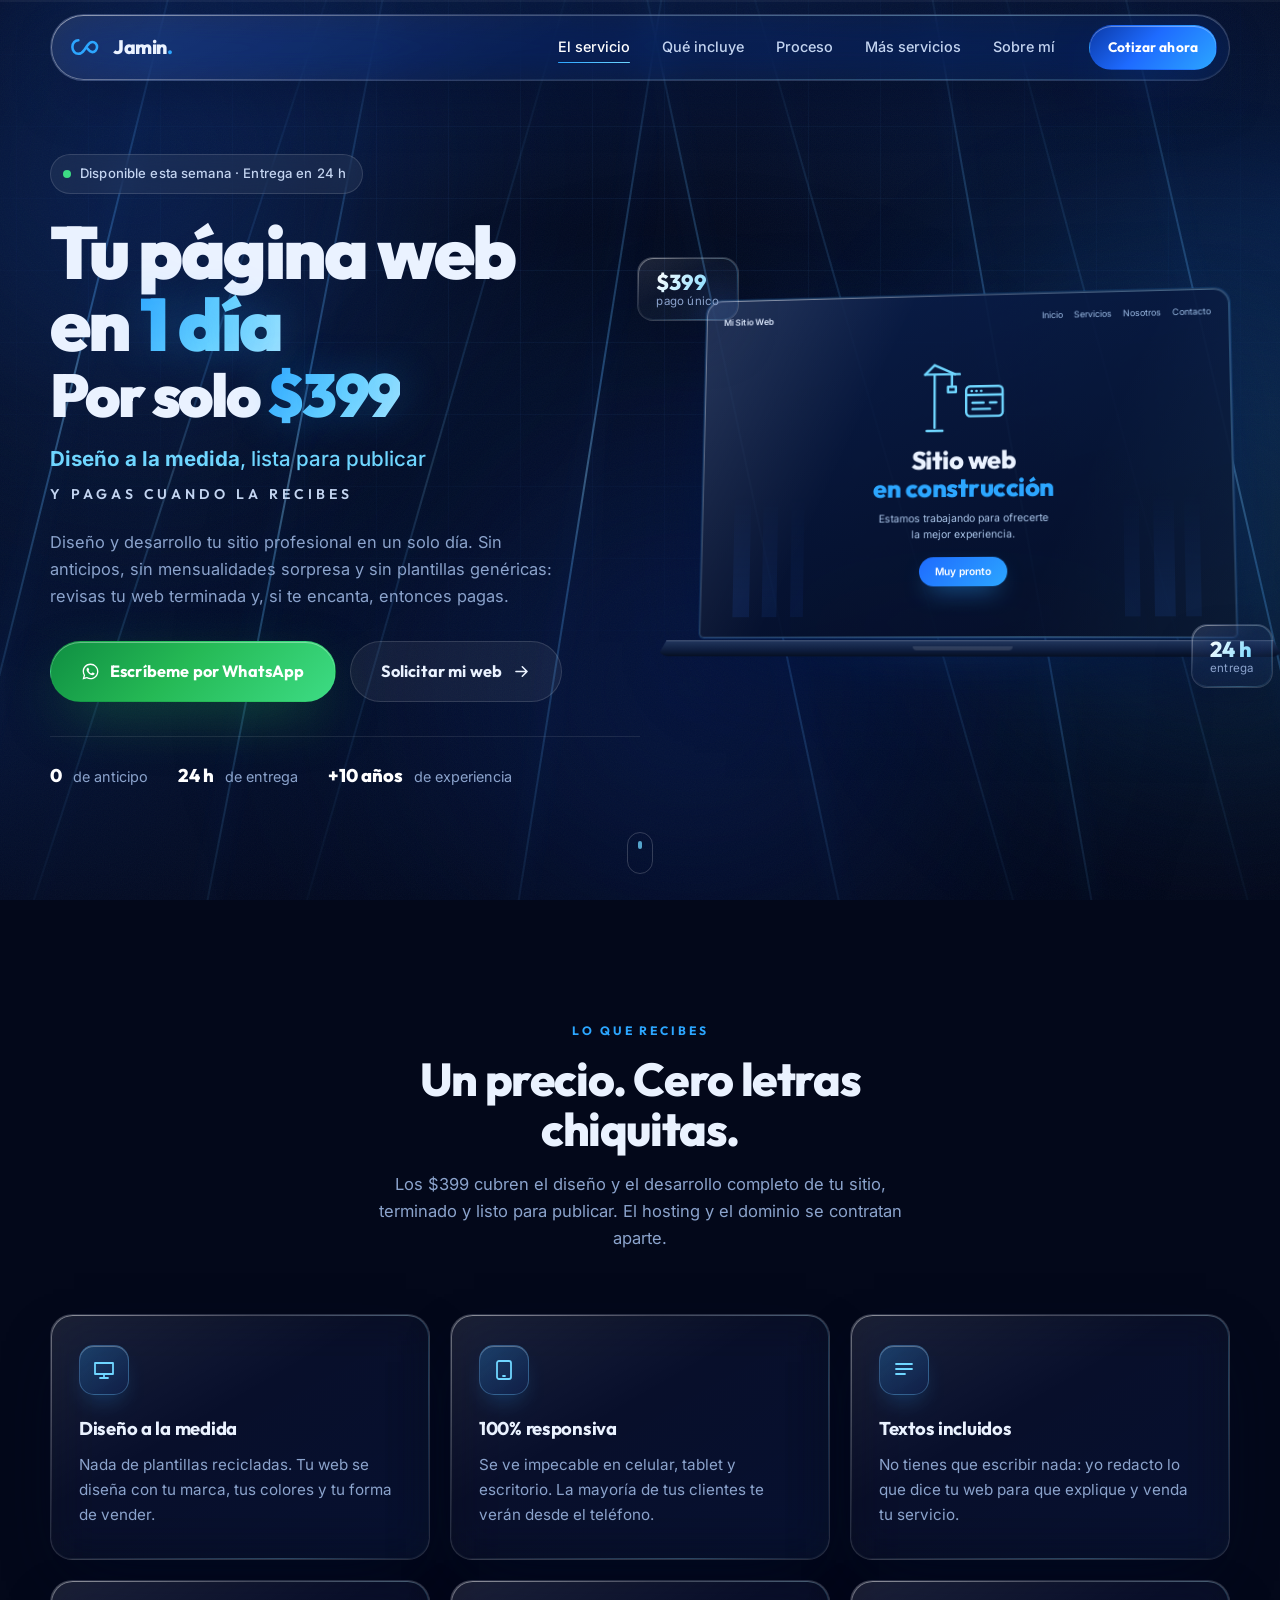
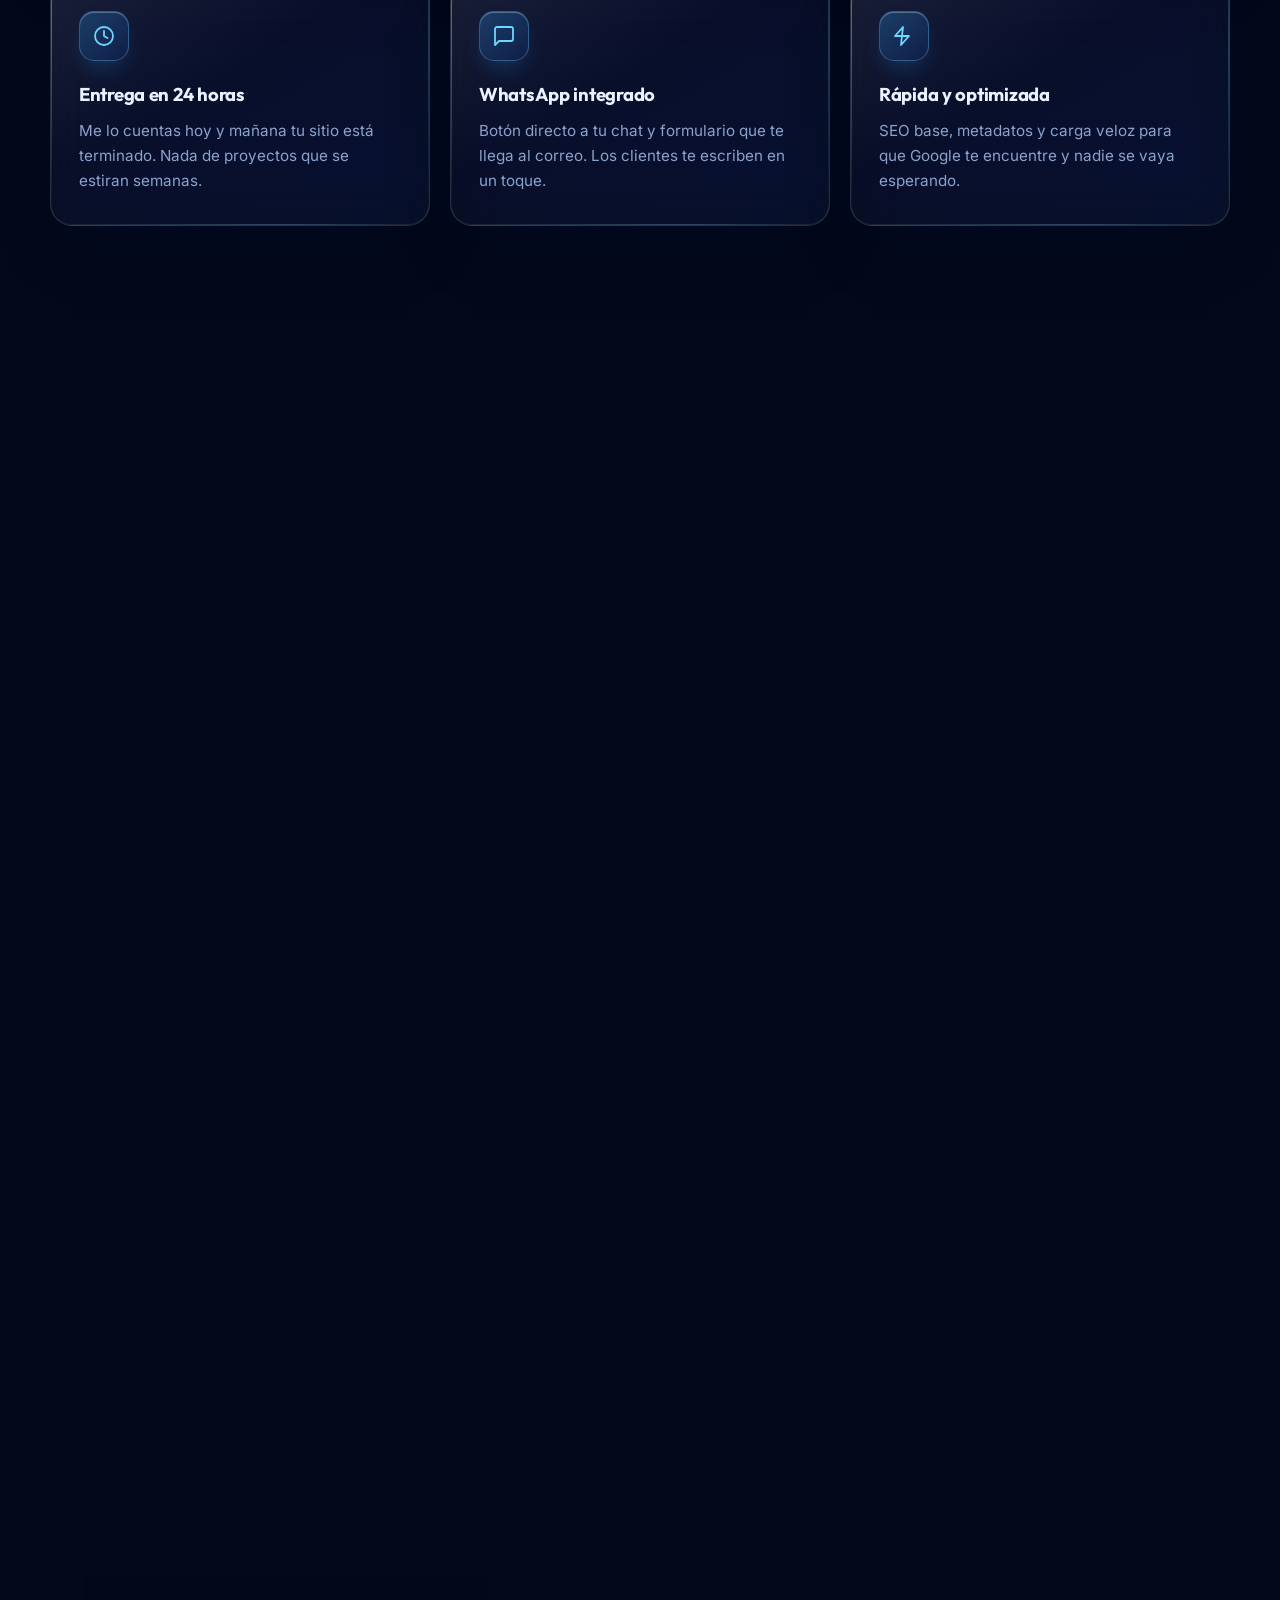
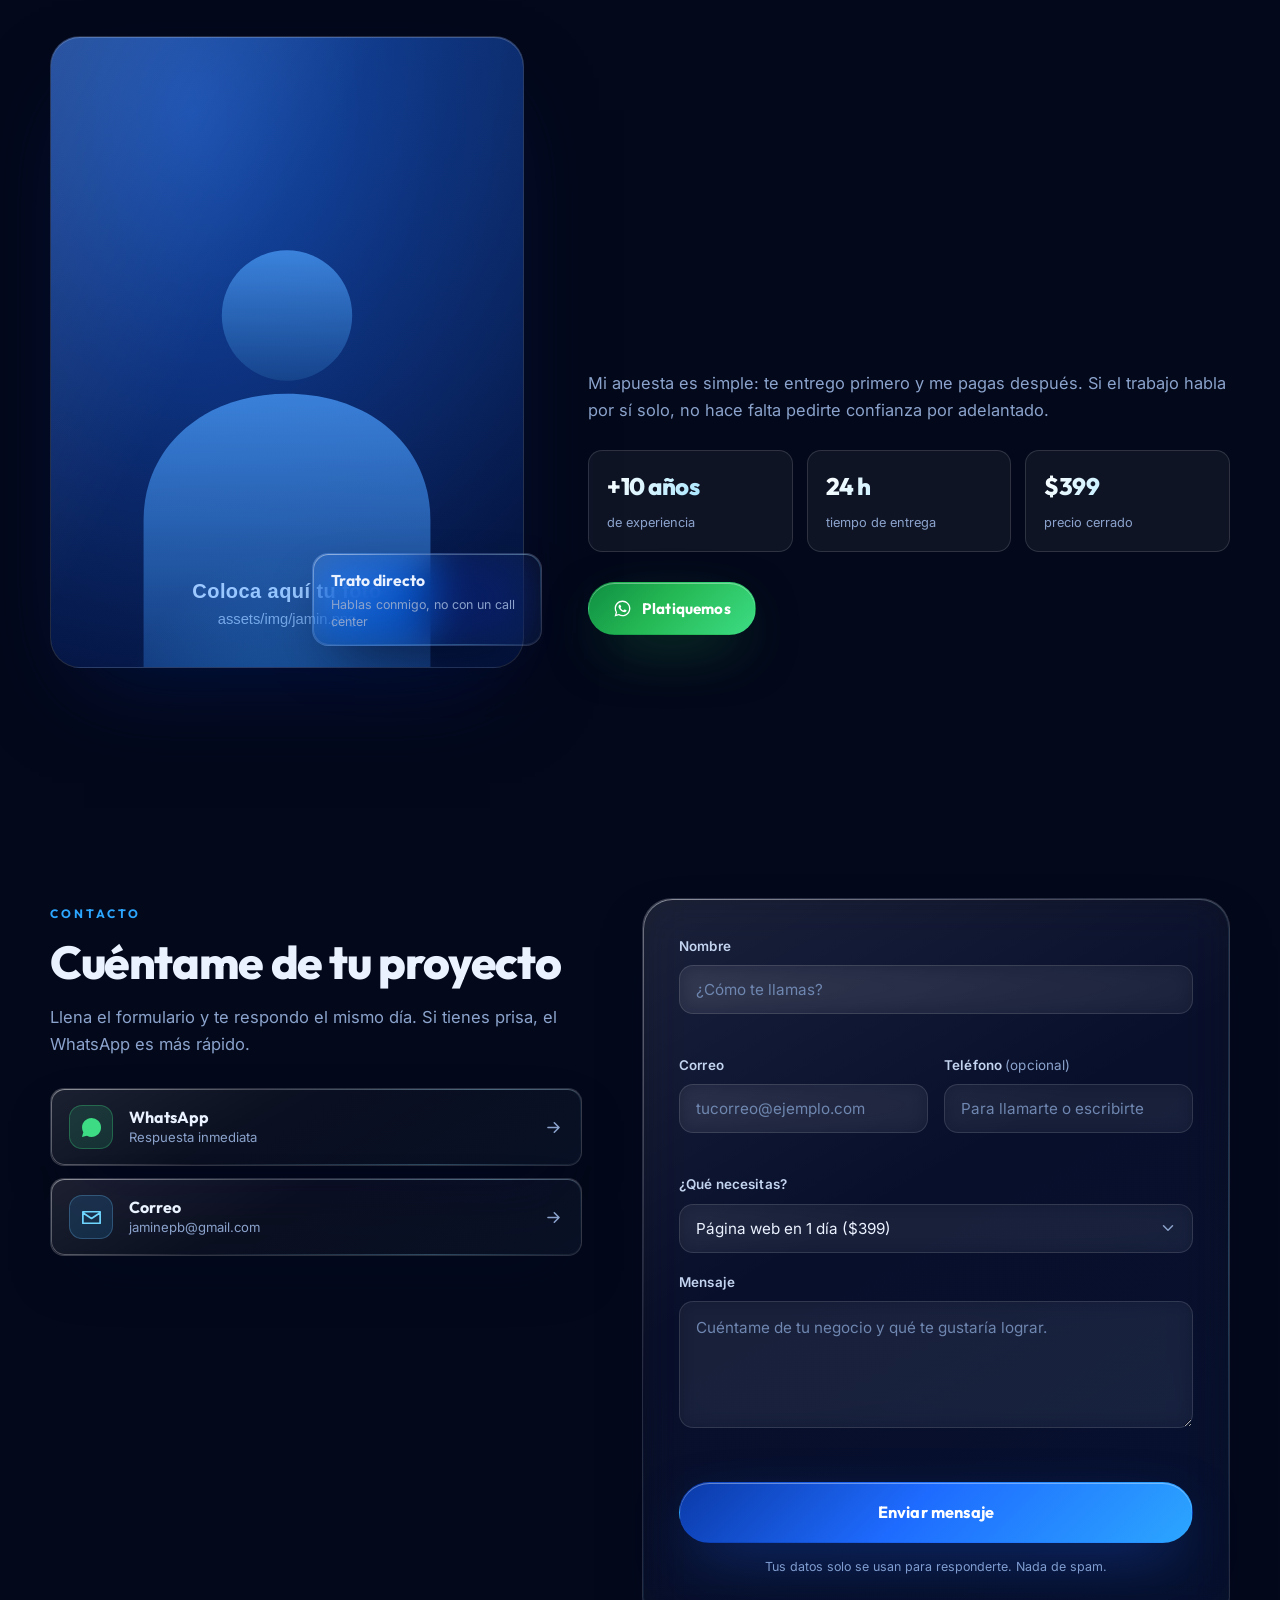
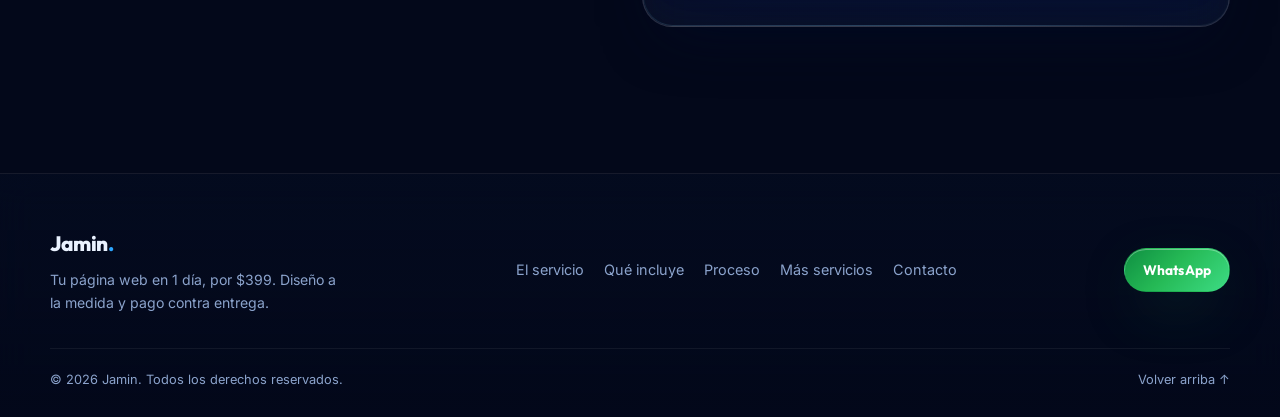
==== commit ac0bddd7: "Corrige el alcance de la oferta, la bio y el color de los CTA de WhatsApp - El hosting y el dominio " ====
--- a/index.html
+++ b/index.html
@@ -4,12 +4,12 @@
 <meta charset="UTF-8" />
 <meta name="viewport" content="width=device-width, initial-scale=1, viewport-fit=cover" />
 <title>Jamin — Tu página web en 1 día por $399</title>
-<meta name="description" content="Diseño y publico tu página web profesional en 1 día por solo $399, con hosting y dominio incluidos. Y pagas cuando la recibes." />
+<meta name="description" content="Diseño y desarrollo tu página web profesional en 1 día por solo $399. Y pagas cuando la recibes." />
 <meta name="theme-color" content="#03081a" />
 
 <meta property="og:type" content="website" />
 <meta property="og:title" content="Tu página web en 1 día por solo $399" />
-<meta property="og:description" content="Hosting y dominio incluidos. Y pagas cuando la recibes." />
+<meta property="og:description" content="Diseño a la medida, entrega en 24 horas. Y pagas cuando la recibes." />
 <meta property="og:image" content="assets/img/og-cover.svg" />
 <meta name="twitter:card" content="summary_large_image" />
 
@@ -91,19 +91,19 @@
       </h1>
 
       <p class="hero-sub reveal" data-reveal data-delay="240">
-        <strong>+ Hosting + Dominio</strong> incluidos
+        <strong>Diseño a la medida</strong>, lista para publicar
       </p>
 
       <p class="hero-kicker reveal" data-reveal data-delay="300">Y pagas cuando la recibes</p>
 
       <p class="hero-lead reveal" data-reveal data-delay="360">
-        Diseño, desarrollo y publico tu sitio profesional en un solo día. Sin anticipos, sin
+        Diseño y desarrollo tu sitio profesional en un solo día. Sin anticipos, sin
         mensualidades sorpresa y sin plantillas genéricas: revisas tu web terminada y, si te
         encanta, entonces pagas.
       </p>
 
       <div class="hero-actions reveal" data-reveal data-delay="420">
-        <a class="btn btn-primary btn-lg" href="https://wa.me/18159084163?text=Hola%20Jamin%2C%20quiero%20mi%20p%C3%A1gina%20web%20en%201%20d%C3%ADa%20por%20%24399." target="_blank" rel="noopener">
+        <a class="btn btn-wa btn-lg" href="https://wa.me/18159084163?text=Hola%20Jamin%2C%20quiero%20mi%20p%C3%A1gina%20web%20en%201%20d%C3%ADa%20por%20%24399." target="_blank" rel="noopener">
           <svg class="ico" viewBox="0 0 24 24" aria-hidden="true"><path fill="currentColor" d="M12.04 2C6.58 2 2.13 6.45 2.13 11.91c0 1.75.46 3.45 1.32 4.95L2 22l5.25-1.38a9.87 9.87 0 0 0 4.79 1.22h.01c5.46 0 9.91-4.45 9.91-9.91 0-2.65-1.03-5.14-2.9-7.01A9.82 9.82 0 0 0 12.04 2Zm0 18.15h-.01a8.2 8.2 0 0 1-4.19-1.15l-.3-.18-3.12.82.83-3.04-.2-.31a8.16 8.16 0 0 1-1.25-4.38c0-4.54 3.7-8.23 8.24-8.23 2.2 0 4.27.86 5.83 2.41a8.19 8.19 0 0 1 2.41 5.83c0 4.54-3.7 8.23-8.24 8.23Zm4.52-6.16c-.25-.12-1.47-.72-1.69-.81-.23-.08-.39-.12-.56.13-.16.24-.64.8-.78.97-.15.16-.29.18-.54.06-.25-.13-1.05-.39-2-1.23-.74-.66-1.24-1.47-1.38-1.72-.15-.25-.02-.38.11-.5.11-.11.25-.29.37-.44.13-.15.17-.25.25-.41.08-.17.04-.31-.02-.44-.06-.12-.56-1.34-.76-1.84-.2-.48-.41-.42-.56-.43h-.48c-.16 0-.43.06-.65.31-.23.25-.86.84-.86 2.05s.88 2.38 1 2.54c.13.17 1.74 2.66 4.22 3.73.59.26 1.05.41 1.41.52.59.19 1.13.16 1.56.1.47-.07 1.47-.6 1.68-1.18.21-.58.21-1.08.14-1.18-.06-.11-.22-.17-.47-.29Z"/></svg>
           <span>Escríbeme por WhatsApp</span>
         </a>
@@ -116,7 +116,7 @@
       <ul class="hero-trust reveal" data-reveal data-delay="480">
         <li><b>0</b> de anticipo</li>
         <li><b>24 h</b> de entrega</li>
-        <li><b>1 año</b> de hosting</li>
+        <li><b>+10 años</b> de experiencia</li>
       </ul>
     </div>
 
@@ -171,10 +171,11 @@
 <section class="section" id="incluye">
   <div class="shell">
     <header class="section-head">
-      <span class="eyebrow reveal" data-reveal>Todo incluido</span>
+      <span class="eyebrow reveal" data-reveal>Lo que recibes</span>
       <h2 class="reveal" data-reveal data-delay="80">Un precio. Cero letras chiquitas.</h2>
       <p class="section-lead reveal" data-reveal data-delay="140">
-        Los $399 cubren el paquete completo para que tu negocio esté en línea hoy mismo.
+        Los $399 cubren el diseño y el desarrollo completo de tu sitio, terminado y listo
+        para publicar. El hosting y el dominio se contratan aparte.
       </p>
     </header>
 
@@ -192,15 +193,15 @@
       </article>
 
       <article class="card glass reveal" data-reveal data-delay="120">
-        <span class="card-ico"><svg viewBox="0 0 24 24"><path fill="none" stroke="currentColor" stroke-width="1.8" stroke-linecap="round" stroke-linejoin="round" d="M4 7h16v10H4zM8 11h.01M12 11h.01M8 15h8"/></svg></span>
-        <h3>Hosting incluido</h3>
-        <p>Un año de alojamiento rápido y seguro, con certificado SSL para que tu sitio cargue con candado.</p>
+        <span class="card-ico"><svg viewBox="0 0 24 24"><path fill="none" stroke="currentColor" stroke-width="1.8" stroke-linecap="round" stroke-linejoin="round" d="M4 6h16M4 11h16M4 16h9"/></svg></span>
+        <h3>Textos incluidos</h3>
+        <p>No tienes que escribir nada: yo redacto lo que dice tu web para que explique y venda tu servicio.</p>
       </article>
 
       <article class="card glass reveal" data-reveal data-delay="180">
-        <span class="card-ico"><svg viewBox="0 0 24 24"><path fill="none" stroke="currentColor" stroke-width="1.8" stroke-linecap="round" stroke-linejoin="round" d="M12 3a9 9 0 1 0 0 18 9 9 0 0 0 0-18ZM3 12h18M12 3c2.5 2.6 3.8 5.6 3.8 9s-1.3 6.4-3.8 9c-2.5-2.6-3.8-5.6-3.8-9S9.5 5.6 12 3Z"/></svg></span>
-        <h3>Dominio propio</h3>
-        <p>Registro y configuro tu <b>tunegocio.com</b>. Se ve profesional y es tuyo, a tu nombre.</p>
+        <span class="card-ico"><svg viewBox="0 0 24 24"><path fill="none" stroke="currentColor" stroke-width="1.8" stroke-linecap="round" stroke-linejoin="round" d="M12 21a9 9 0 1 0 0-18 9 9 0 0 0 0 18ZM12 7v5l3.5 2"/></svg></span>
+        <h3>Entrega en 24 horas</h3>
+        <p>Me lo cuentas hoy y mañana tu sitio está terminado. Nada de proyectos que se estiran semanas.</p>
       </article>
 
       <article class="card glass reveal" data-reveal data-delay="240">
@@ -235,7 +236,7 @@
       <li class="step glass reveal" data-reveal data-delay="90">
         <span class="step-num">02</span>
         <h3>Yo construyo</h3>
-        <p>Diseño, escribo, monto el hosting y conecto tu dominio. Tú sigues con lo tuyo.</p>
+        <p>Diseño, escribo y dejo tu sitio terminado y listo para publicar. Tú sigues con lo tuyo.</p>
       </li>
       <li class="step glass reveal" data-reveal data-delay="180">
         <span class="step-num">03</span>
@@ -313,22 +314,26 @@
       <span class="eyebrow reveal" data-reveal>Sobre mí</span>
       <h2 class="reveal" data-reveal data-delay="80">Hola, soy Jamin</h2>
       <p class="reveal" data-reveal data-delay="140">
-        Diseño y programo sitios web para negocios que necesitan estar en línea <em>ya</em>, sin
+        Soy diseñador gráfico con <em>más de 10 años de experiencia</em>, especialista en contenido
+        para redes sociales, fotografía publicitaria y producción audiovisual.
+      </p>
+      <p class="reveal" data-reveal data-delay="180">
+        También diseño y desarrollo sitios web para negocios que necesitan estar en línea ya, sin
         procesos eternos ni presupuestos inflados. Trabajo solo, así que la persona que te contesta
-        el WhatsApp es la misma que diseña, escribe y publica tu página.
-      </p>
-      <p class="reveal" data-reveal data-delay="200">
+        el WhatsApp es la misma que diseña, escribe y arma tu página.
+      </p>
+      <p class="reveal" data-reveal data-delay="220">
         Mi apuesta es simple: te entrego primero y me pagas después. Si el trabajo habla por sí solo,
         no hace falta pedirte confianza por adelantado.
       </p>
 
       <div class="about-stats reveal" data-reveal data-delay="260">
+        <div><b>+10 años</b><span>de experiencia</span></div>
         <div><b>24 h</b><span>tiempo de entrega</span></div>
         <div><b>$399</b><span>precio cerrado</span></div>
-        <div><b>100%</b><span>trato directo</span></div>
-      </div>
-
-      <a class="btn btn-ghost reveal" data-reveal data-delay="320" href="https://wa.me/18159084163?text=Hola%20Jamin%2C%20me%20gustar%C3%ADa%20platicar%20sobre%20un%20proyecto." target="_blank" rel="noopener">
+      </div>
+
+      <a class="btn btn-wa reveal" data-reveal data-delay="320" href="https://wa.me/18159084163?text=Hola%20Jamin%2C%20me%20gustar%C3%ADa%20platicar%20sobre%20un%20proyecto." target="_blank" rel="noopener">
         <svg class="ico" viewBox="0 0 24 24" aria-hidden="true"><path fill="currentColor" d="M12.04 2C6.58 2 2.13 6.45 2.13 11.91c0 1.75.46 3.45 1.32 4.95L2 22l5.25-1.38a9.87 9.87 0 0 0 4.79 1.22h.01c5.46 0 9.91-4.45 9.91-9.91 0-2.65-1.03-5.14-2.9-7.01A9.82 9.82 0 0 0 12.04 2Zm0 18.15h-.01a8.2 8.2 0 0 1-4.19-1.15l-.3-.18-3.12.82.83-3.04-.2-.31a8.16 8.16 0 0 1-1.25-4.38c0-4.54 3.7-8.23 8.24-8.23 2.2 0 4.27.86 5.83 2.41a8.19 8.19 0 0 1 2.41 5.83c0 4.54-3.7 8.23-8.24 8.23Zm4.52-6.16c-.25-.12-1.47-.72-1.69-.81-.23-.08-.39-.12-.56.13-.16.24-.64.8-.78.97-.15.16-.29.18-.54.06-.25-.13-1.05-.39-2-1.23-.74-.66-1.24-1.47-1.38-1.72-.15-.25-.02-.38.11-.5.11-.11.25-.29.37-.44.13-.15.17-.25.25-.41.08-.17.04-.31-.02-.44-.06-.12-.56-1.34-.76-1.84-.2-.48-.41-.42-.56-.43h-.48c-.16 0-.43.06-.65.31-.23.25-.86.84-.86 2.05s.88 2.38 1 2.54c.13.17 1.74 2.66 4.22 3.73.59.26 1.05.41 1.41.52.59.19 1.13.16 1.56.1.47-.07 1.47-.6 1.68-1.18.21-.58.21-1.08.14-1.18-.06-.11-.22-.17-.47-.29Z"/></svg>
         <span>Platiquemos</span>
       </a>
@@ -435,7 +440,7 @@
   <div class="shell footer-inner">
     <div class="footer-brand">
       <span class="brand-text">Jamin<span class="dot">.</span></span>
-      <p>Tu página web en 1 día, por $399. Hosting y dominio incluidos.</p>
+      <p>Tu página web en 1 día, por $399. Diseño a la medida y pago contra entrega.</p>
     </div>
     <nav class="footer-nav" aria-label="Enlaces del pie">
       <a href="#servicio">El servicio</a>
@@ -445,7 +450,7 @@
       <a href="#contacto">Contacto</a>
     </nav>
     <div class="footer-cta">
-      <a class="btn btn-primary btn-sm" href="https://wa.me/18159084163" target="_blank" rel="noopener"><span>WhatsApp</span></a>
+      <a class="btn btn-wa btn-sm" href="https://wa.me/18159084163" target="_blank" rel="noopener"><span>WhatsApp</span></a>
     </div>
   </div>
   <div class="shell footer-bottom">
--- a/assets/css/styles.css
+++ b/assets/css/styles.css
@@ -347,6 +347,23 @@
 }
 .btn-primary:hover::after{ left:130%; }
 .btn-primary:hover{ box-shadow:0 26px 60px -16px rgba(44,166,255,.7), inset 0 1px 0 rgba(255,255,255,.45); }
+
+/* WhatsApp: siempre verde, para que se reconozca al instante */
+.btn-wa{
+  color:#fff;
+  background:linear-gradient(135deg,#0f8f42 0%,#25b955 45%,#3ddc84 100%);
+  box-shadow:0 20px 60px -18px rgba(37,185,85,.6), inset 0 1px 0 rgba(255,255,255,.35);
+}
+.btn-wa::after{
+  content:"";
+  position:absolute; top:0; bottom:0; left:-60%;
+  width:45%;
+  background:linear-gradient(100deg, transparent, rgba(255,255,255,.4), transparent);
+  transform:skewX(-18deg);
+  transition:left .7s var(--ease-out);
+}
+.btn-wa:hover::after{ left:130%; }
+.btn-wa:hover{ box-shadow:0 26px 60px -16px rgba(61,220,132,.62), inset 0 1px 0 rgba(255,255,255,.45); }
 
 .btn-ghost{
   color:var(--text);
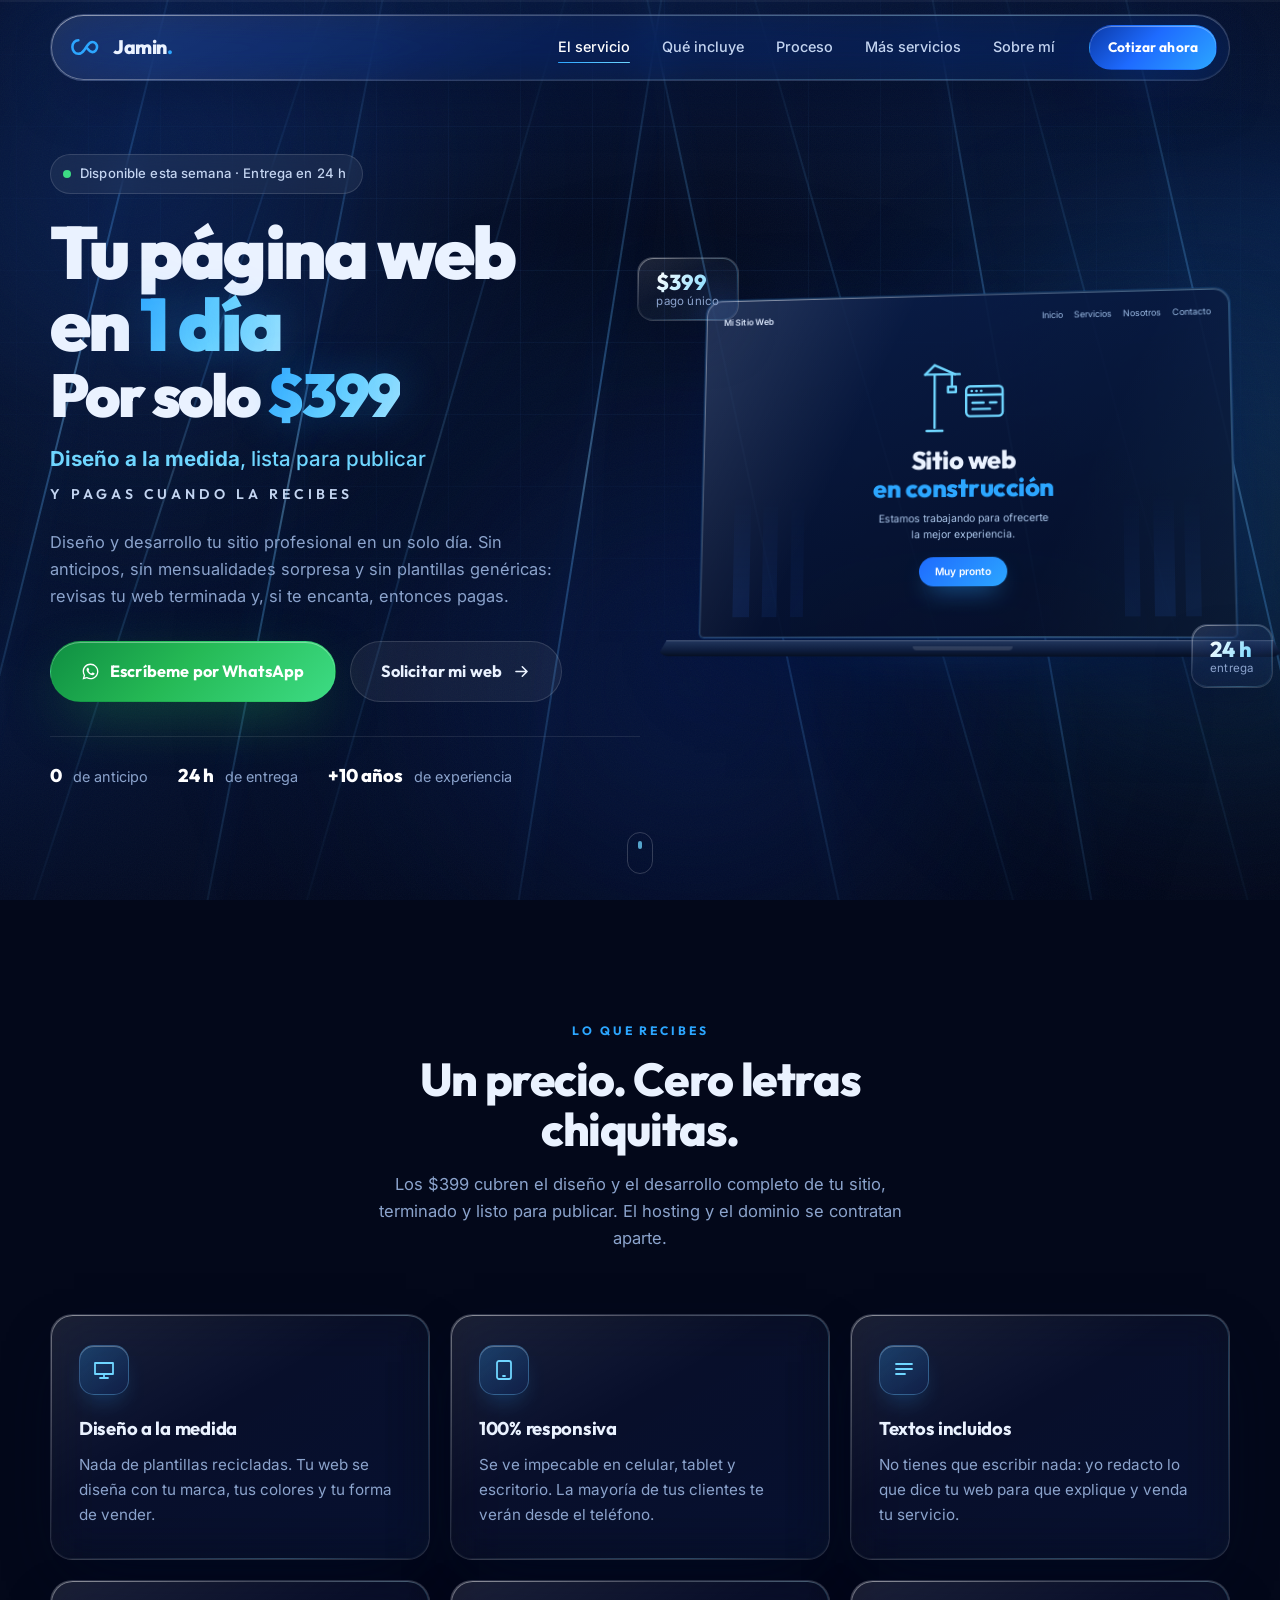
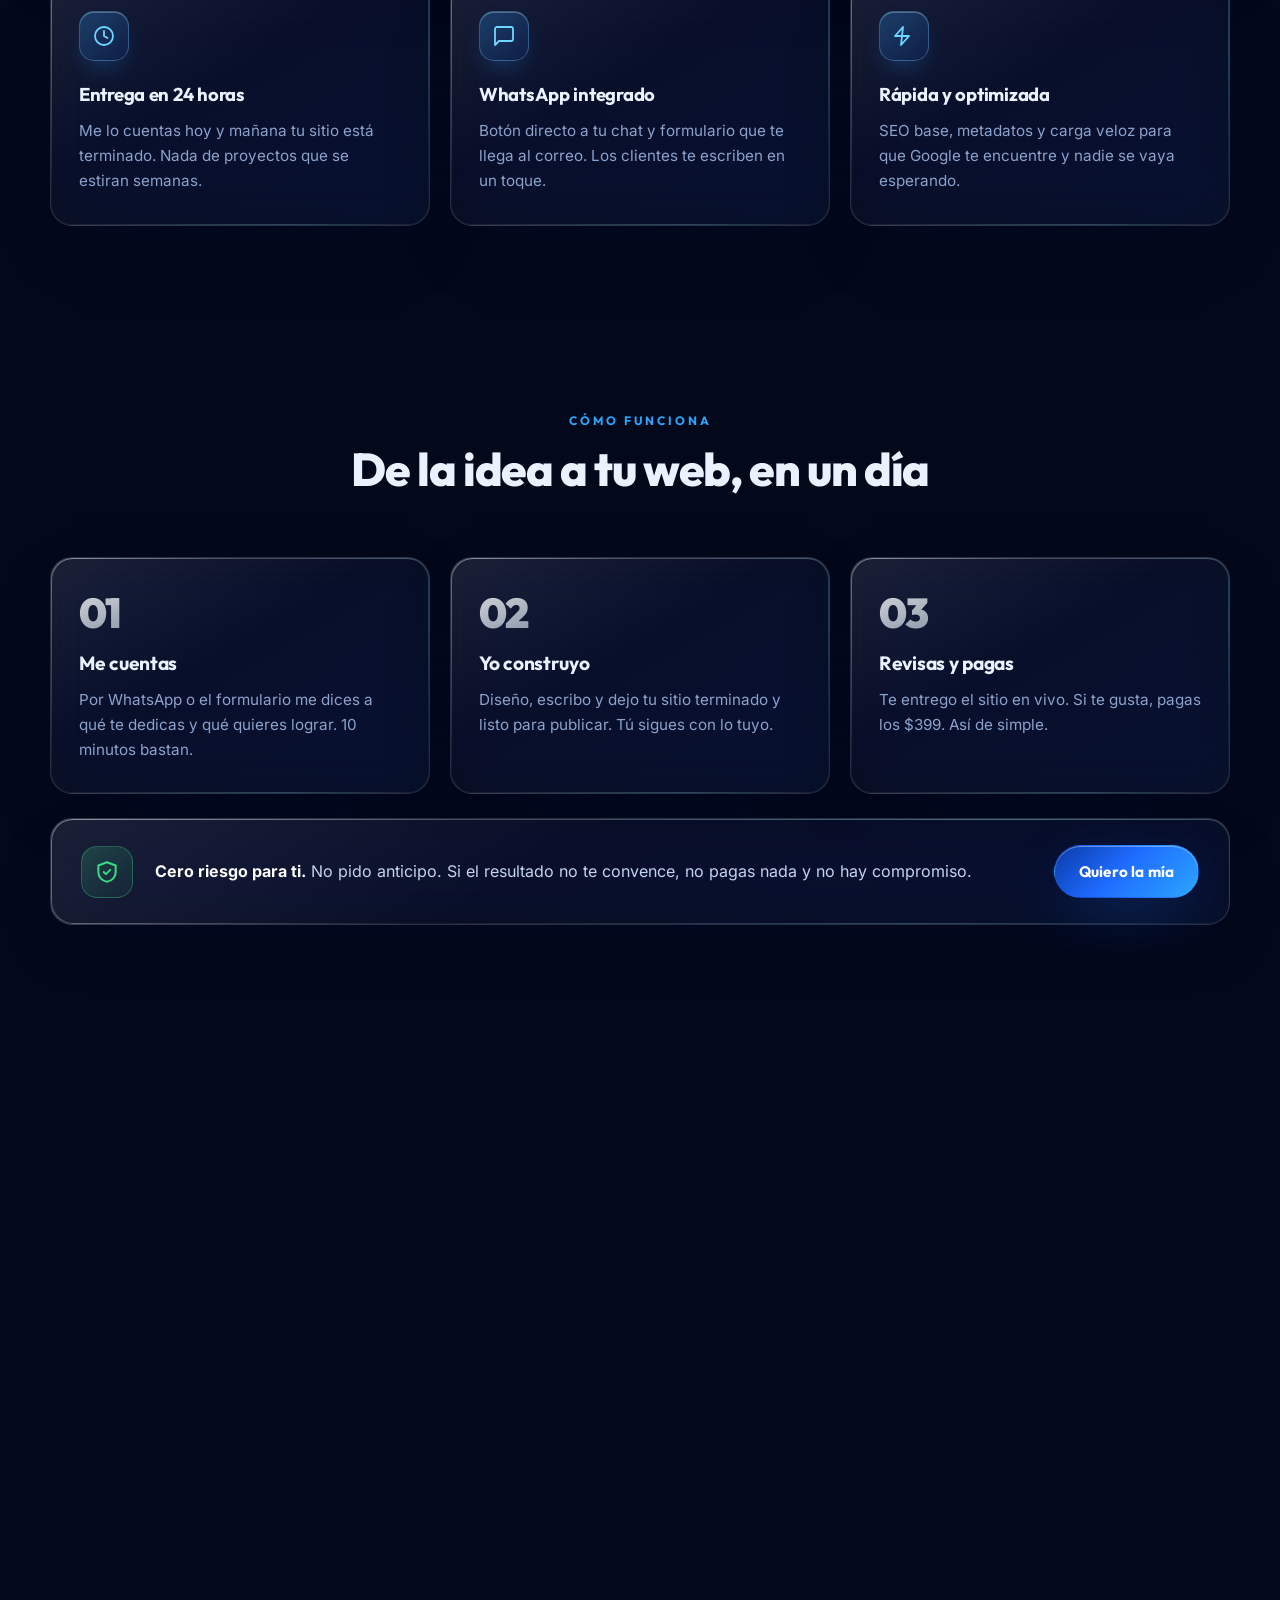
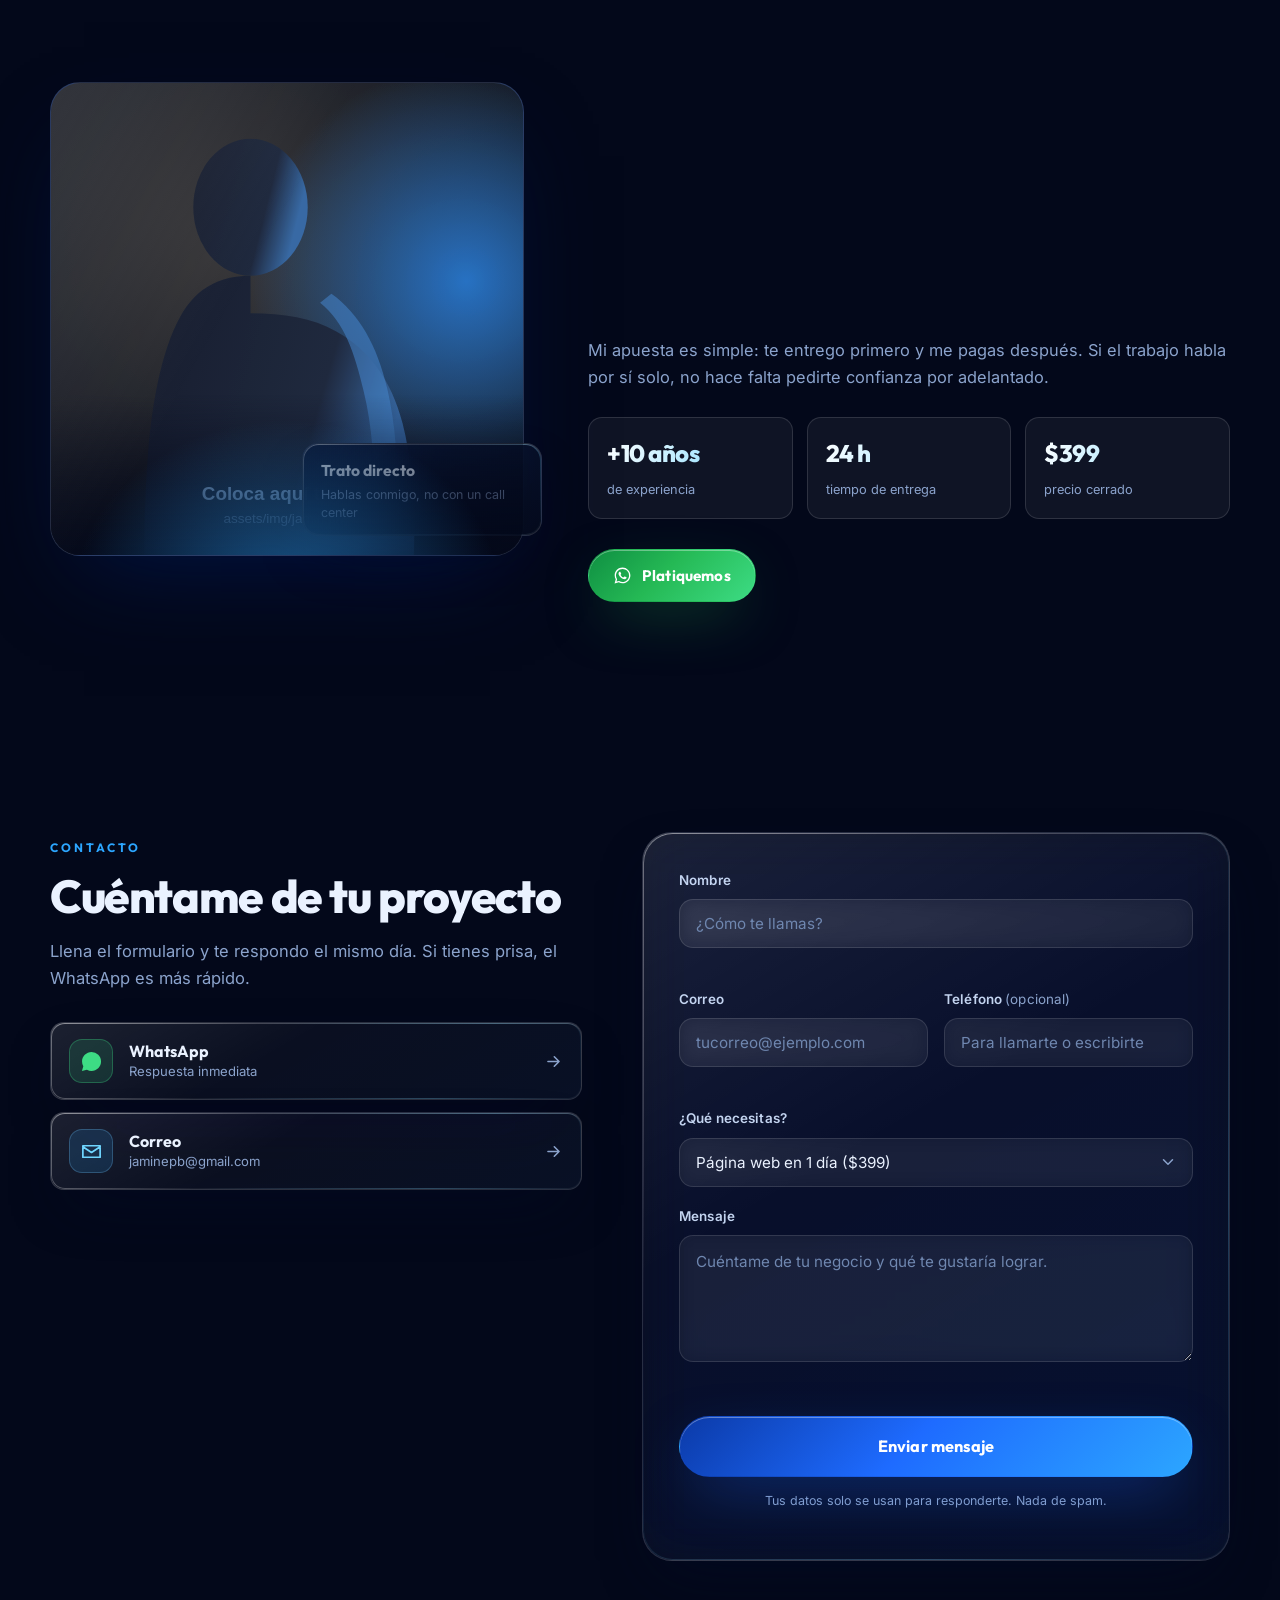
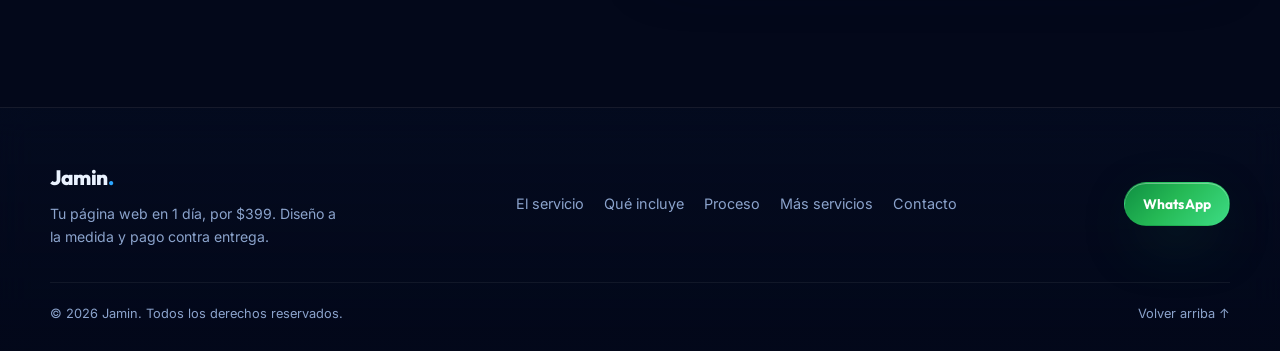
==== commit 98914561: "Adapta el marco de "Sobre mí" al retrato real El retrato es cuadrado y está tomado sobre un fondo de" ====
--- a/index.html
+++ b/index.html
@@ -300,8 +300,8 @@
   <div class="shell about">
     <div class="about-photo reveal" data-reveal>
       <div class="photo-frame">
-        <img src="assets/img/jamin.png" alt="Jamin, diseñador y desarrollador web, trabajando en su laptop"
-             width="1086" height="1448" loading="lazy" decoding="async"
+        <img src="assets/img/jamin.png" alt="Retrato de Jamin, diseñador gráfico, sentado y vestido con saco azul marino"
+             width="1254" height="1254" loading="lazy" decoding="async"
              onerror="this.onerror=null;this.src='assets/img/jamin-placeholder.svg';" />
         <div class="photo-glow" aria-hidden="true"></div>
       </div>
--- a/assets/css/styles.css
+++ b/assets/css/styles.css
@@ -841,6 +841,8 @@
 .about-photo{ position:relative; }
 .photo-frame{
   position:relative;
+  /* marco cuadrado: la foto llena el encuadre sea cual sea su tamaño real */
+  aspect-ratio:1/1;
   border-radius:var(--radius-lg);
   overflow:hidden;
   border:1px solid var(--glass-brd);
@@ -848,29 +850,44 @@
   box-shadow:0 40px 90px -34px rgba(0,20,70,.95), inset 0 1px 0 rgba(255,255,255,.2);
 }
 .photo-frame img{
-  width:100%; height:auto;
+  width:100%; height:100%;
   display:block;
-  mix-blend-mode:screen;
-  filter:saturate(1.05) contrast(1.03);
+  object-fit:cover;
+  object-position:center 18%;   /* si la foto no es cuadrada, la cara no se recorta */
+  filter:saturate(1.04) contrast(1.04);
+}
+/* el retrato se funde con el fondo de la sección en lugar de cortarse en seco */
+.photo-frame::before{
+  content:"";
+  position:absolute; inset:auto 0 0 0; height:34%;
+  z-index:1;
+  background:linear-gradient(180deg, transparent, rgba(3,8,26,.55) 55%, rgba(3,8,26,.9));
+  pointer-events:none;
 }
 .photo-glow{
-  position:absolute; inset:auto 0 -30% 0; height:70%;
-  background:radial-gradient(60% 100% at 50% 100%, rgba(44,166,255,.42), transparent 70%);
+  position:absolute; inset:auto 0 0 0; height:55%;
+  z-index:2;
+  background:radial-gradient(65% 100% at 50% 118%, rgba(44,166,255,.5), transparent 70%);
   pointer-events:none;
 }
 .photo-frame::after{
   content:"";
   position:absolute; inset:0;
-  background:linear-gradient(120deg, rgba(255,255,255,.1), transparent 40%);
+  z-index:3;
+  background:linear-gradient(120deg, rgba(255,255,255,.09), transparent 42%);
   pointer-events:none;
 }
 .badge{
   position:absolute;
-  right:-18px; bottom:22px;
-  max-width:230px;
+  right:-18px; bottom:20px;
+  max-width:240px;
   padding:14px 18px;
   border-radius:16px;
   animation:cardFloat 7s ease-in-out infinite;
+  /* va encima del retrato: necesita más cuerpo que el resto del glass */
+  background:linear-gradient(150deg, rgba(11,26,60,.9), rgba(4,10,28,.94));
+  backdrop-filter:blur(20px) saturate(150%);
+  -webkit-backdrop-filter:blur(20px) saturate(150%);
 }
 .badge b{
   display:block;
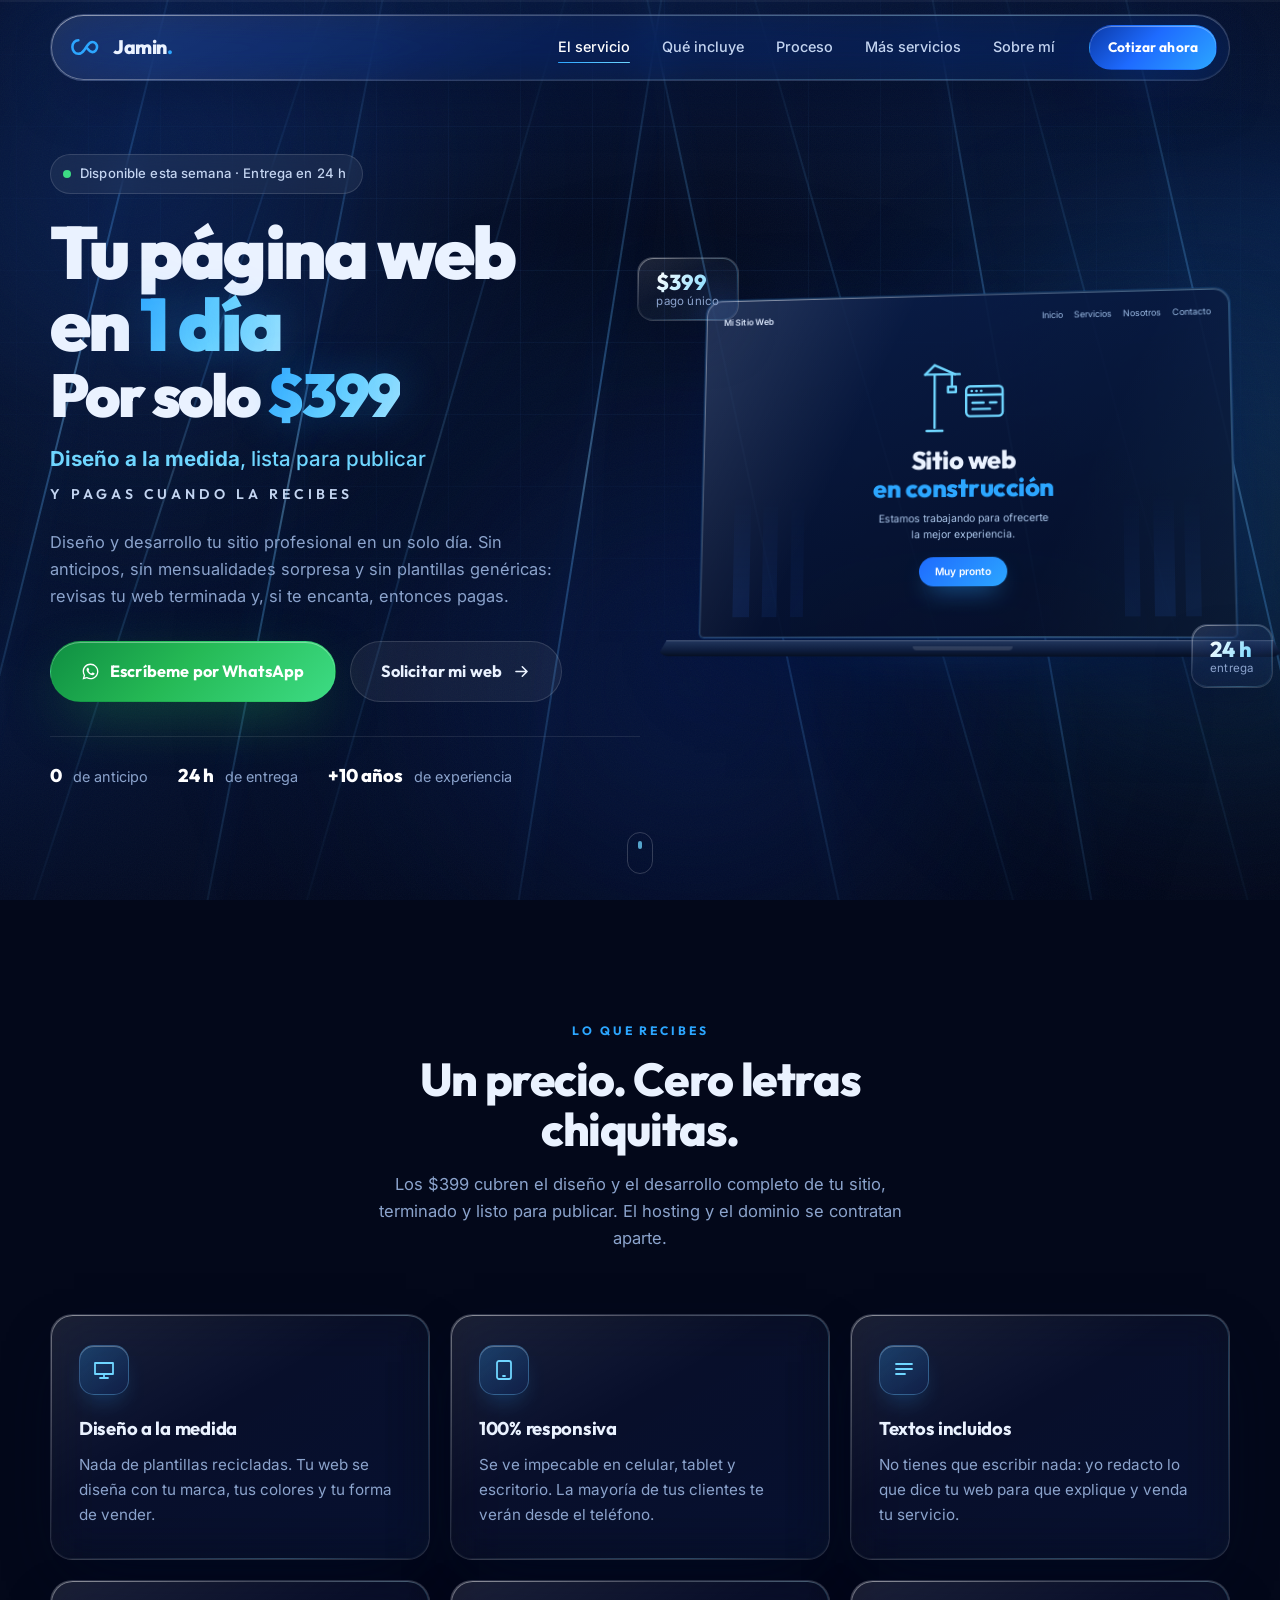
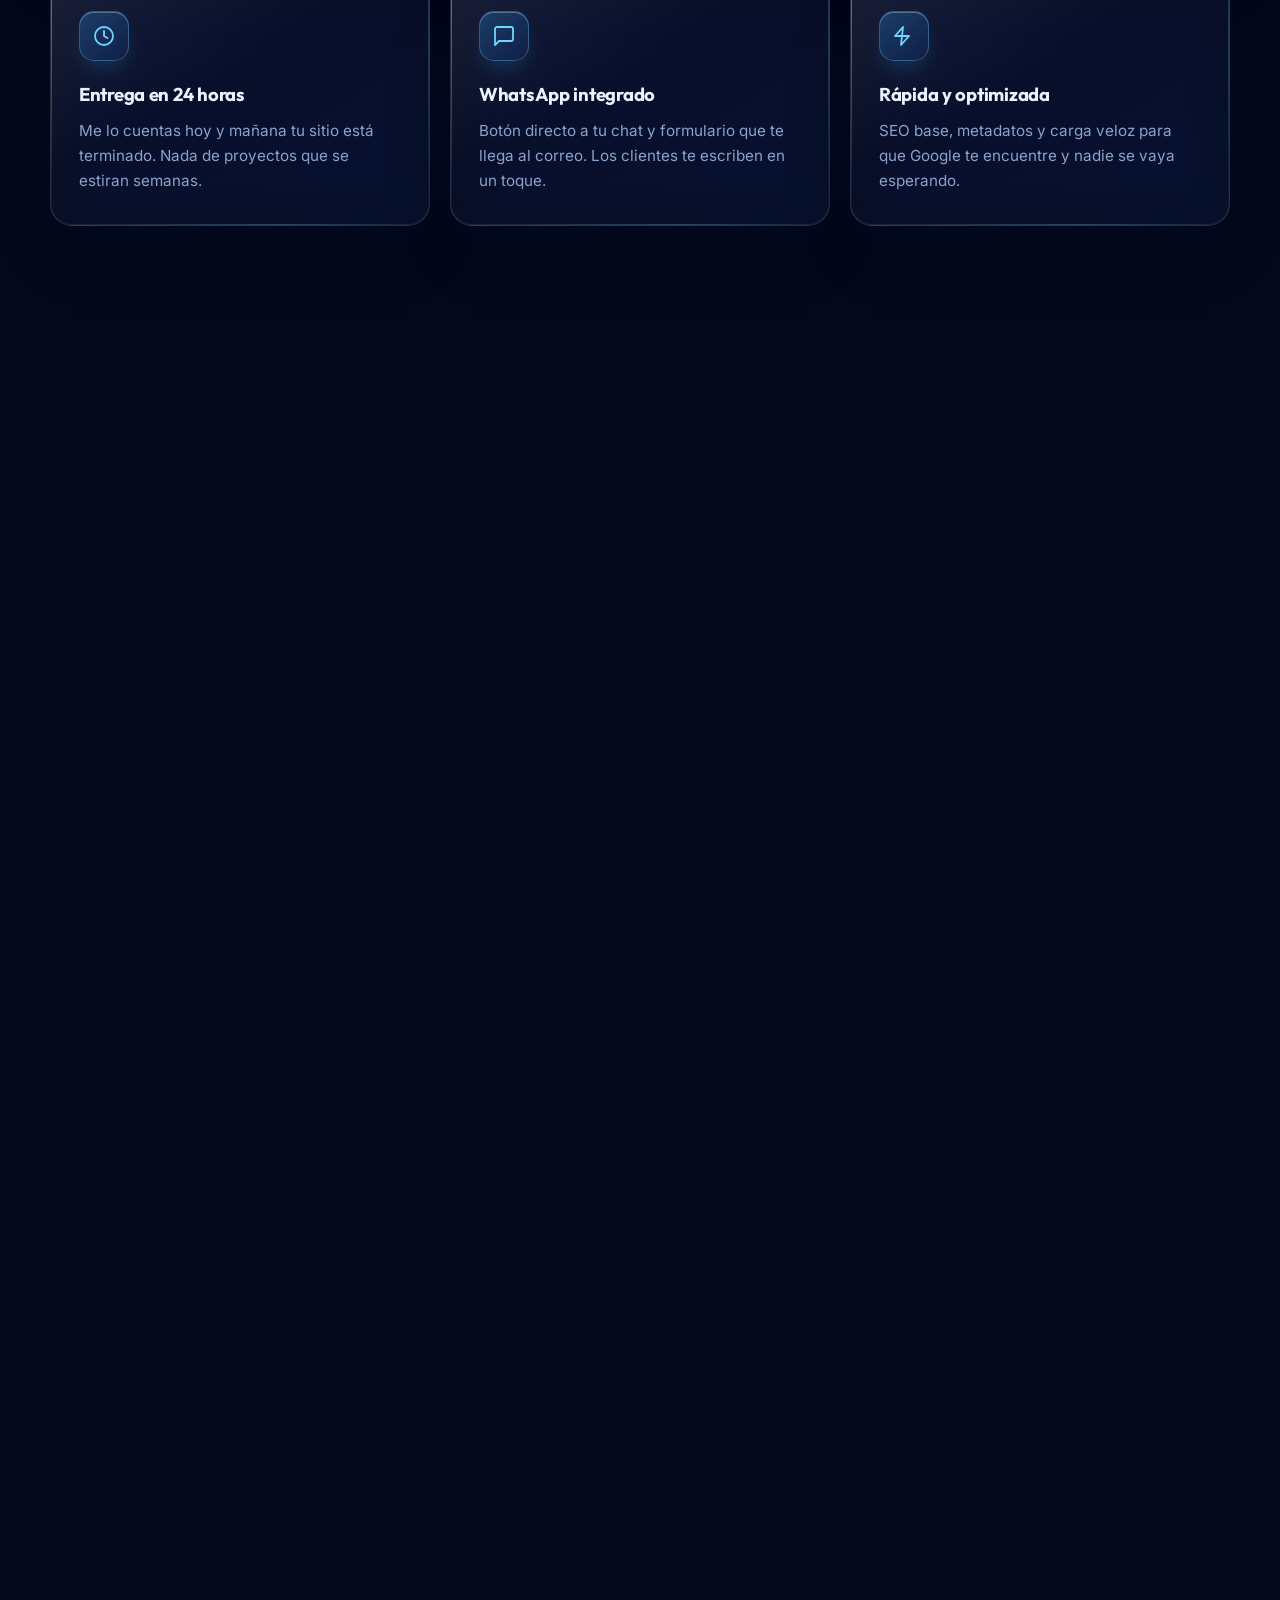
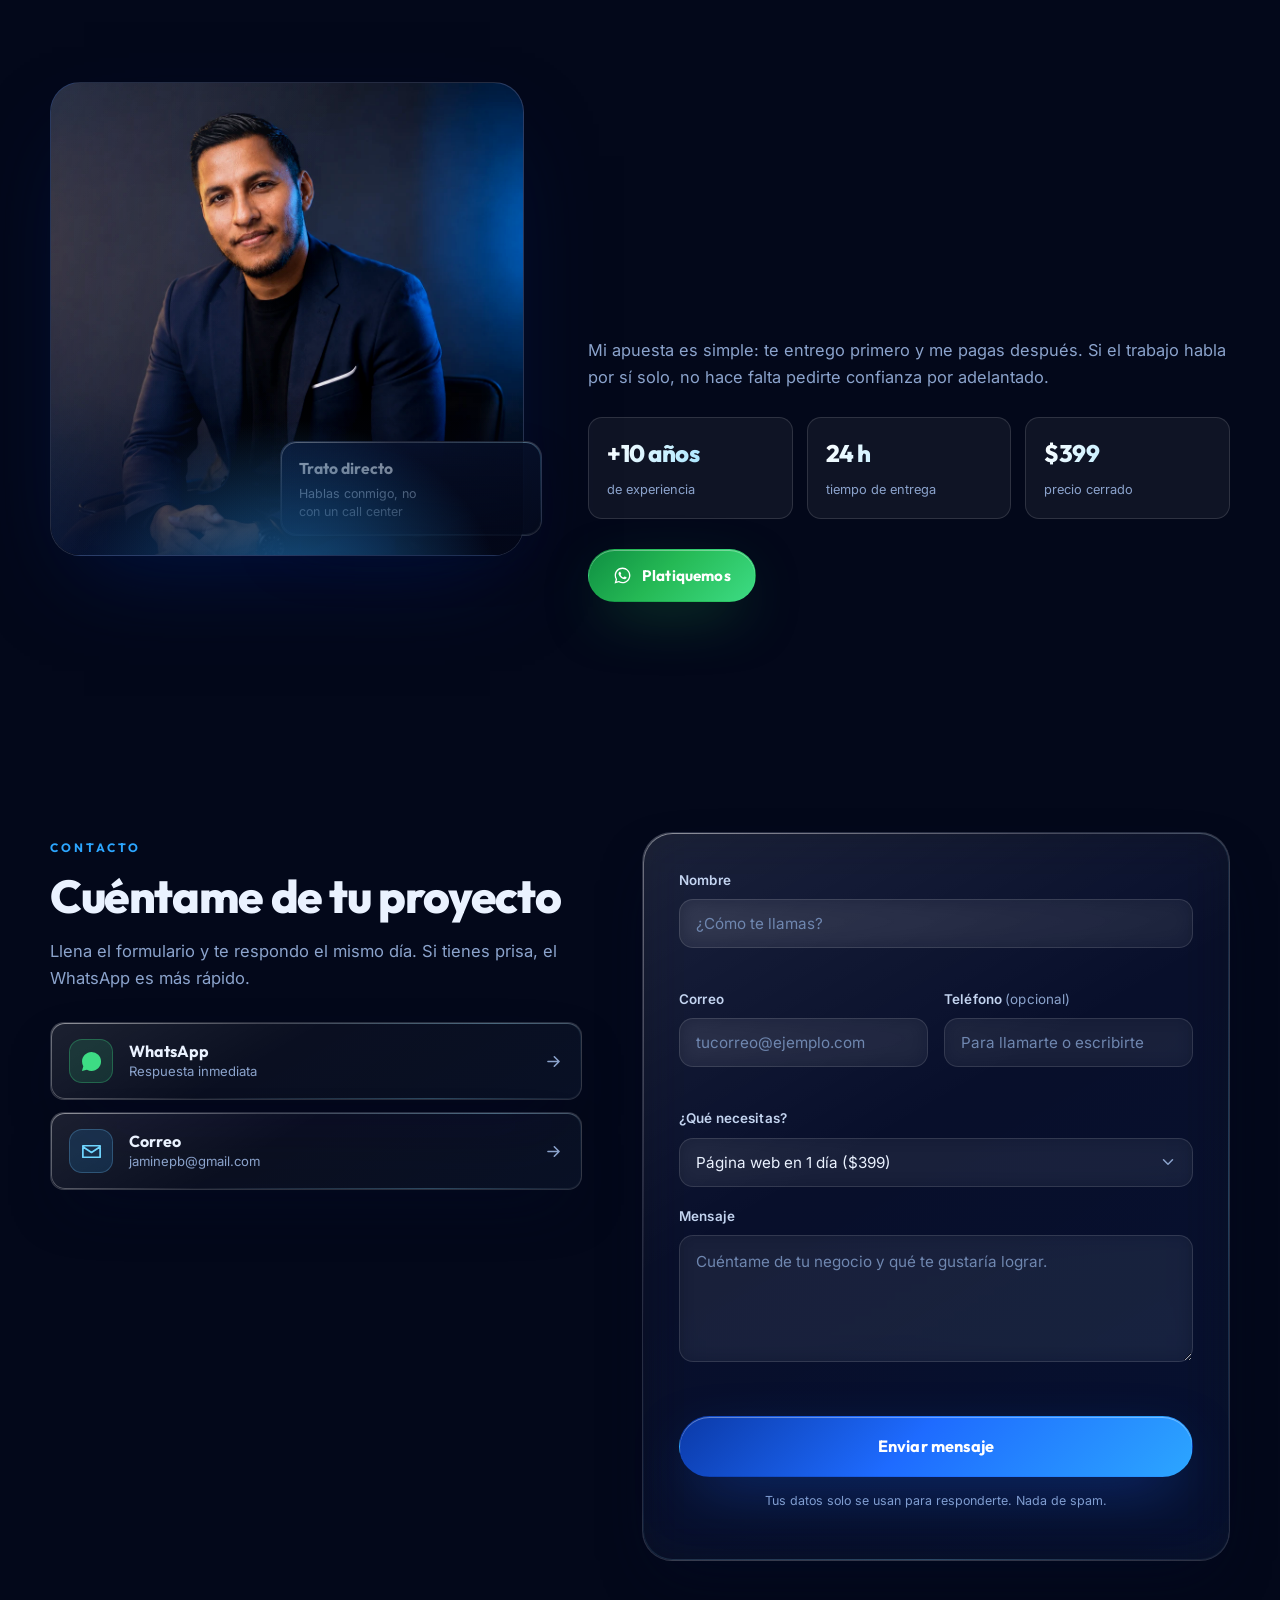
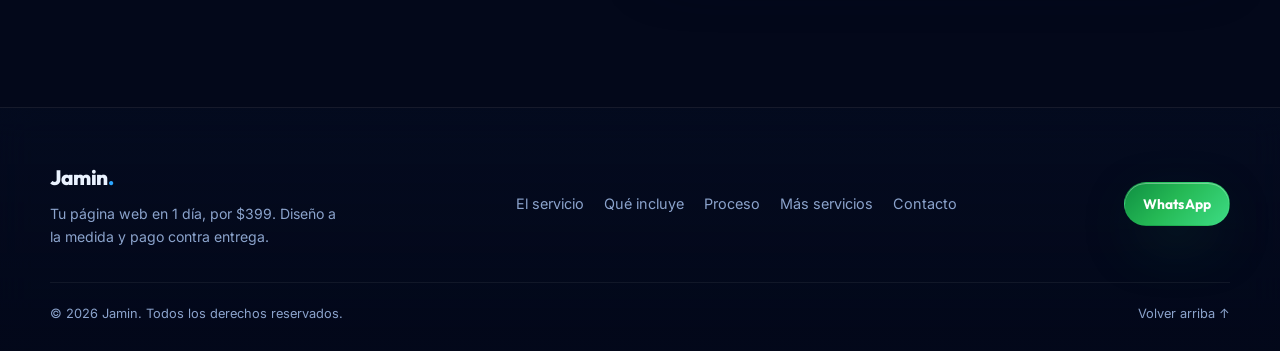
==== commit e72334ca: "Integra el retrato: versiones optimizadas y ajuste de color El PNG subido pesa 1.8 MB, cuatro veces " ====
--- a/index.html
+++ b/index.html
@@ -300,9 +300,12 @@
   <div class="shell about">
     <div class="about-photo reveal" data-reveal>
       <div class="photo-frame">
-        <img src="assets/img/jamin.png" alt="Retrato de Jamin, diseñador gráfico, sentado y vestido con saco azul marino"
-             width="1254" height="1254" loading="lazy" decoding="async"
-             onerror="this.onerror=null;this.src='assets/img/jamin-placeholder.svg';" />
+        <picture>
+          <source srcset="assets/img/jamin.webp" type="image/webp" />
+          <img src="assets/img/jamin.jpg" alt="Retrato de Jamin, diseñador gráfico, sentado y vestido con saco azul marino"
+               width="1000" height="1000" loading="lazy" decoding="async"
+               onerror="this.onerror=null;this.src='assets/img/jamin-placeholder.svg';" />
+        </picture>
         <div class="photo-glow" aria-hidden="true"></div>
       </div>
       <div class="badge glass" data-parallax="0.05">
--- a/assets/css/styles.css
+++ b/assets/css/styles.css
@@ -849,6 +849,7 @@
   background:linear-gradient(170deg, rgba(20,60,140,.5), rgba(4,12,36,.9));
   box-shadow:0 40px 90px -34px rgba(0,20,70,.95), inset 0 1px 0 rgba(255,255,255,.2);
 }
+.photo-frame picture{ display:contents; }
 .photo-frame img{
   width:100%; height:100%;
   display:block;
@@ -874,13 +875,16 @@
   content:"";
   position:absolute; inset:0;
   z-index:3;
-  background:linear-gradient(120deg, rgba(255,255,255,.09), transparent 42%);
+  background:
+    linear-gradient(120deg, rgba(255,255,255,.09), transparent 42%),
+    /* enfría el fondo cálido del estudio para que case con la paleta */
+    linear-gradient(95deg, rgba(18,52,124,.32), rgba(18,52,124,.06) 38%, transparent 55%);
   pointer-events:none;
 }
 .badge{
   position:absolute;
   right:-18px; bottom:20px;
-  max-width:240px;
+  max-width:262px;
   padding:14px 18px;
   border-radius:16px;
   animation:cardFloat 7s ease-in-out infinite;
@@ -894,7 +898,7 @@
   font-family:var(--font-display);
   font-size:.98rem; font-weight:700;
 }
-.badge span{ font-size:.78rem; color:var(--muted); line-height:1.4; display:block; margin-top:2px; }
+.badge span{ font-size:.78rem; color:var(--text-soft); line-height:1.45; display:block; margin-top:3px; text-wrap:balance; }
 
 .about-copy h2{ margin-bottom:18px; }
 .about-copy p{ color:var(--muted); margin:0 0 16px; font-size:1.02rem; }
@@ -1216,7 +1220,7 @@
   .float-card b{ font-size:1.1rem; }
   .float-a{ top:2%; left:-2%; }
   .float-b{ bottom:-4%; right:-2%; }
-  .badge{ right:0; bottom:-14px; }
+  .badge{ right:0; bottom:14px; max-width:206px; }
   .footer-inner{ flex-direction:column; align-items:flex-start; }
   .wa-float{ right:16px; bottom:16px; }
 }
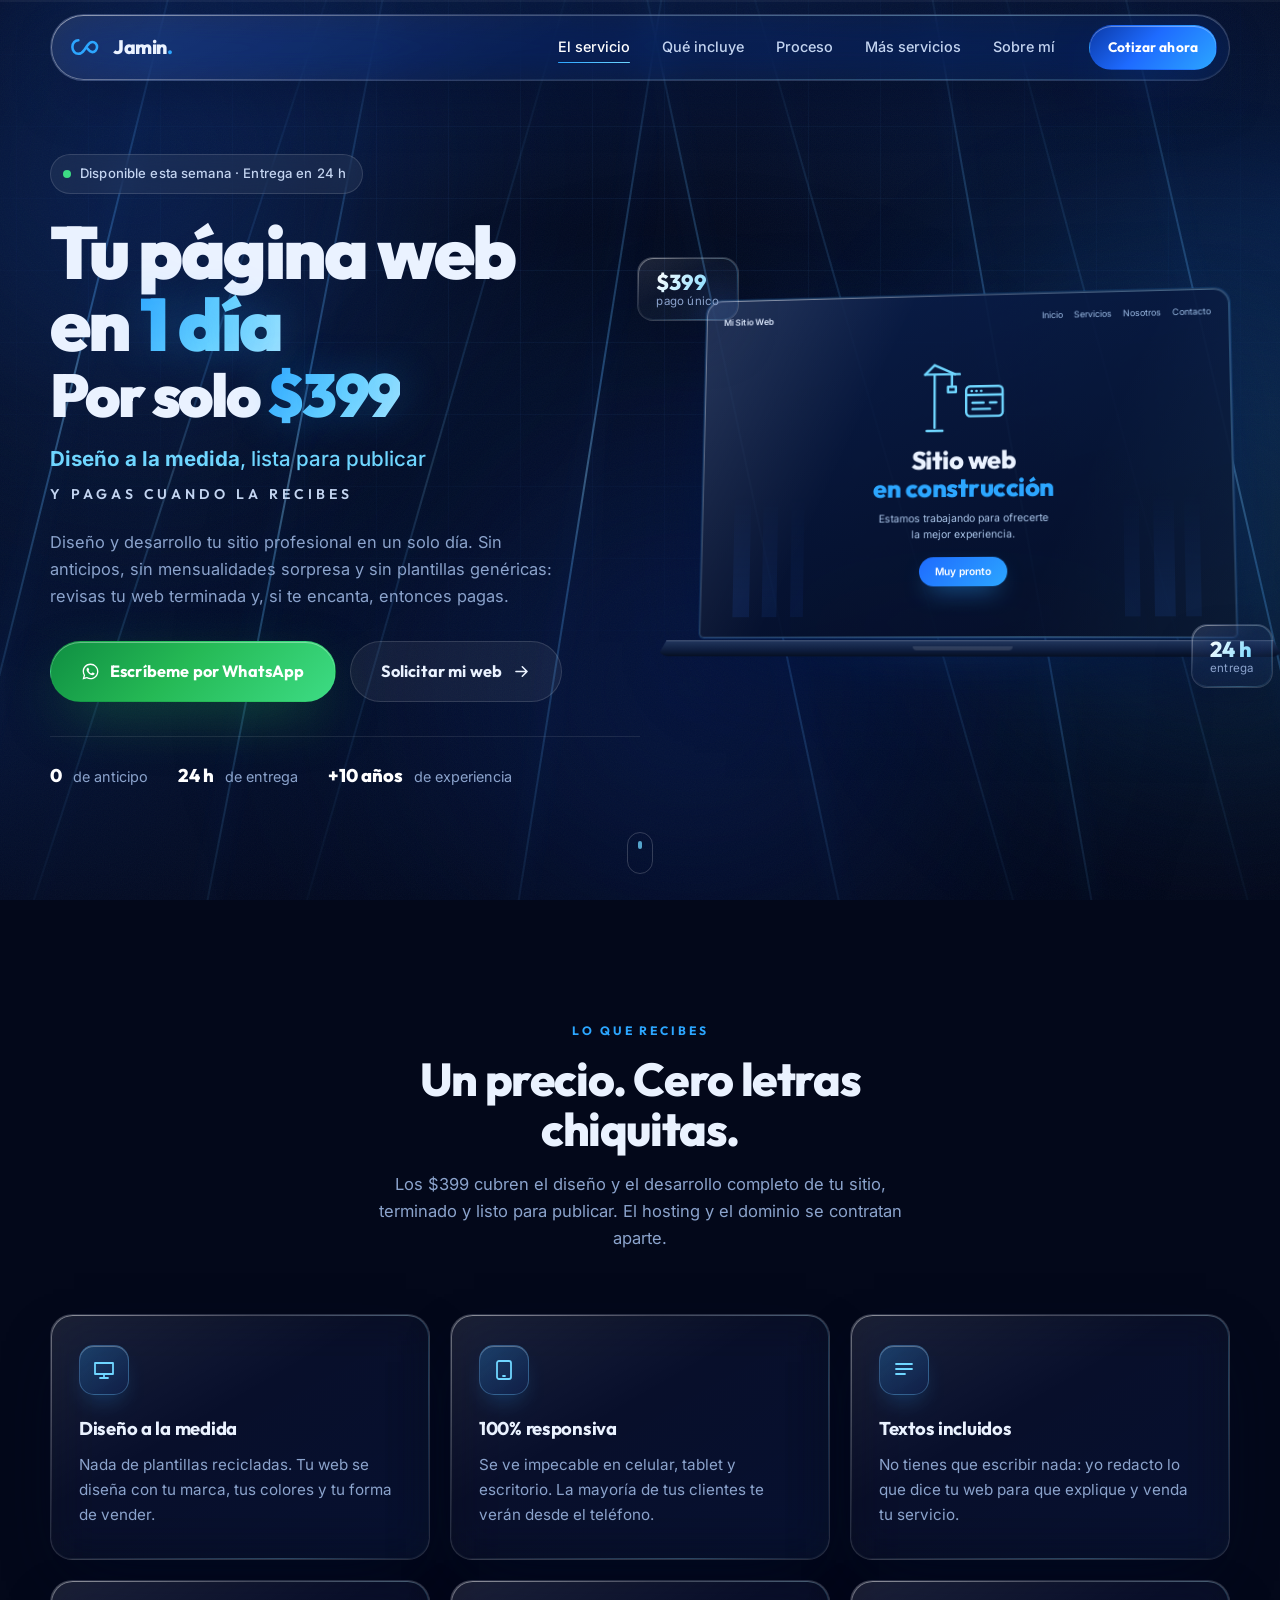
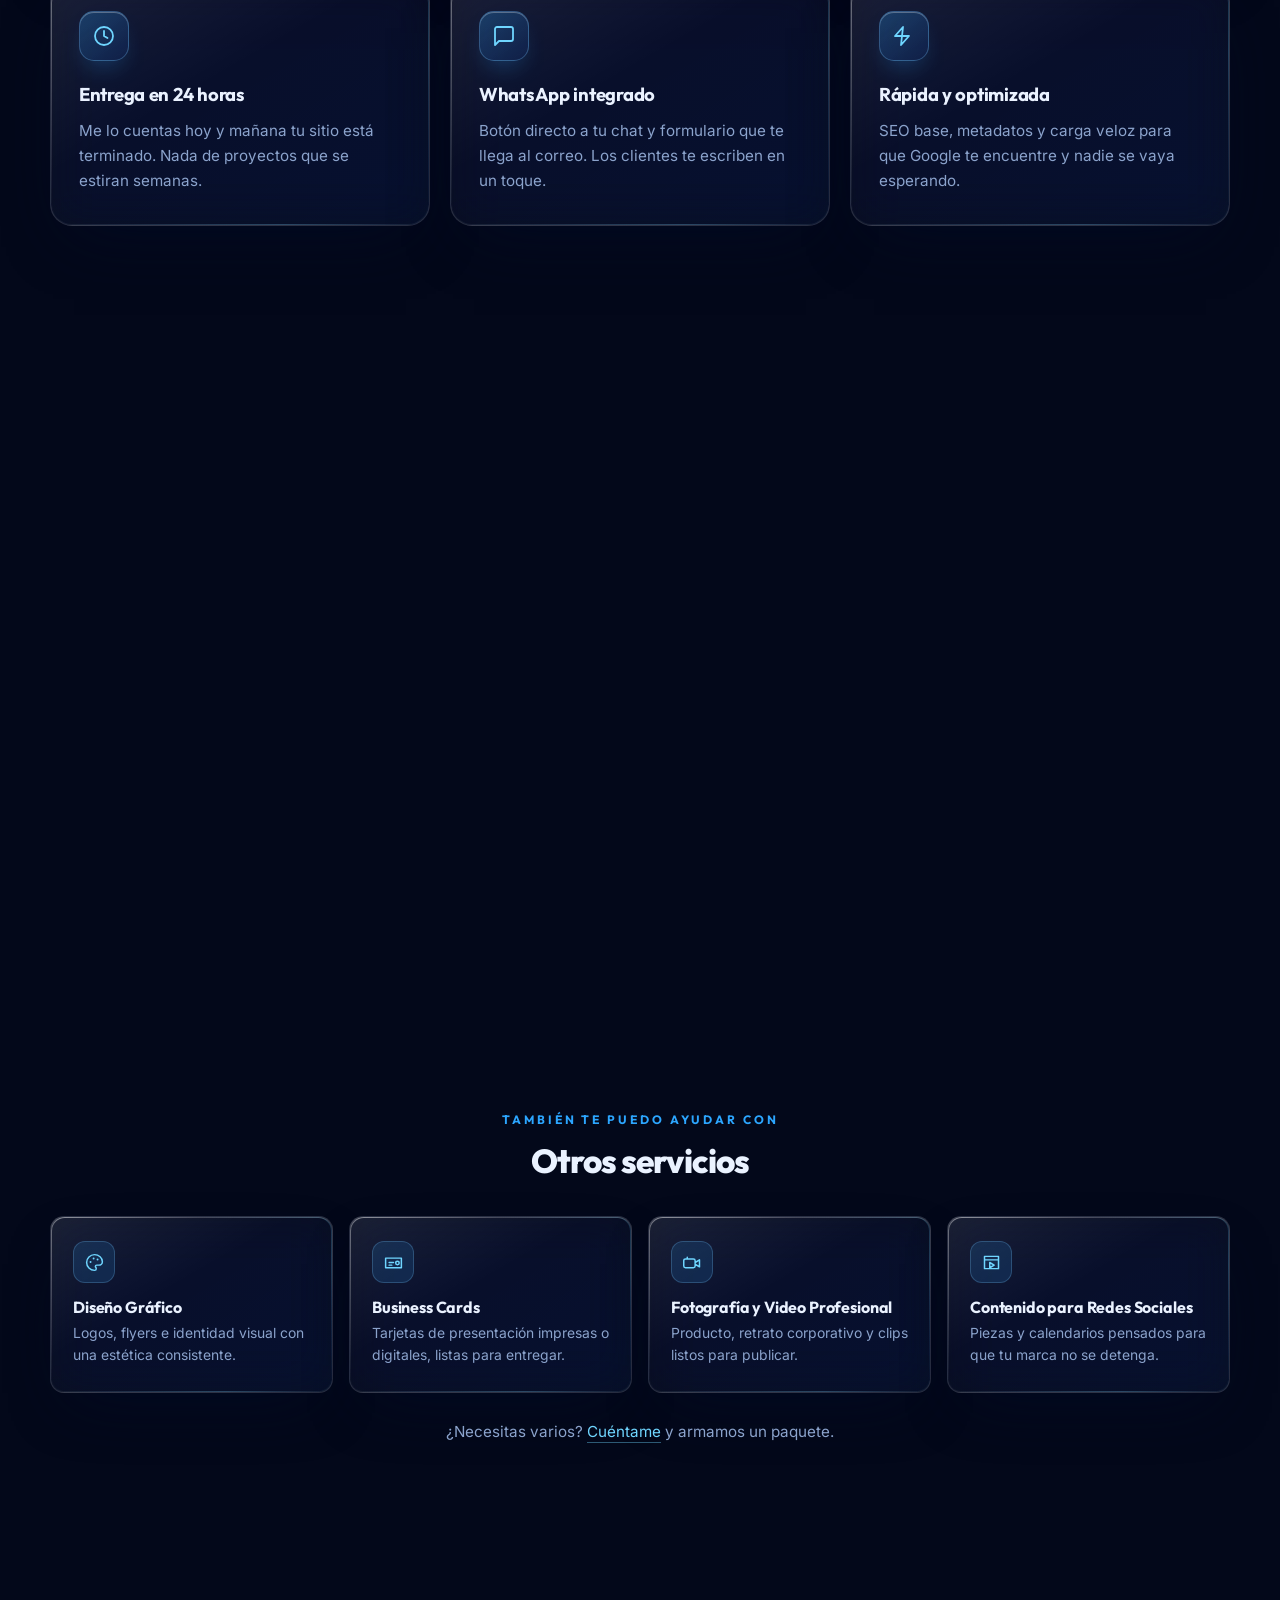
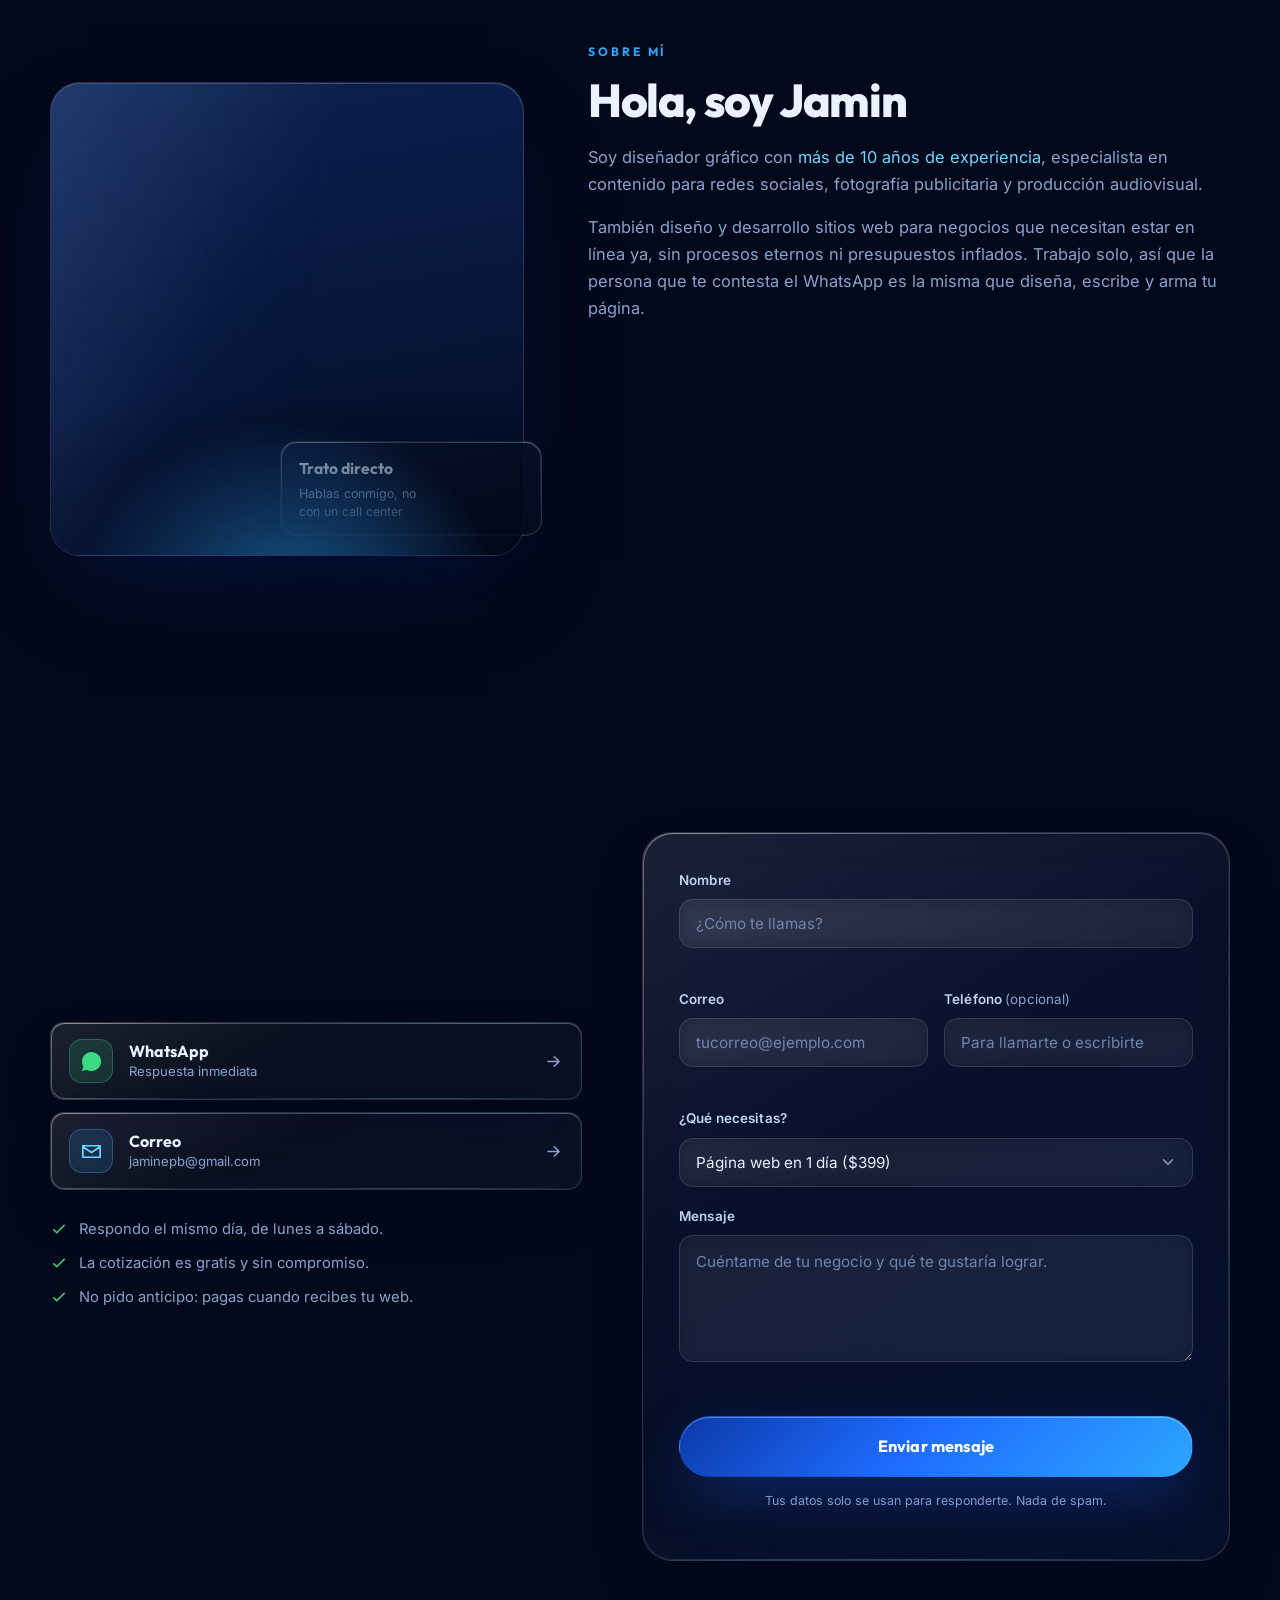
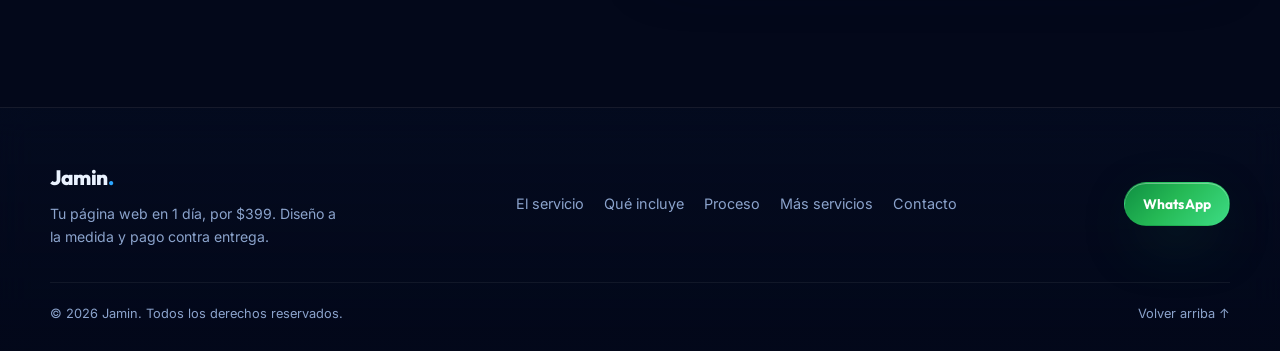
==== commit b05f67c3: "Prepara la publicación en GitHub Pages - Sustituye la portada social SVG por un PNG de 1200x630: Wha" ====
--- a/index.html
+++ b/index.html
@@ -7,11 +7,20 @@
 <meta name="description" content="Diseño y desarrollo tu página web profesional en 1 día por solo $399. Y pagas cuando la recibes." />
 <meta name="theme-color" content="#03081a" />
 
+<!-- Al conectar el dominio propio, cambia estas tres URL absolutas por https://tudominio.com/ -->
+<link rel="canonical" href="https://jaminjv.github.io/infinitum/" />
 <meta property="og:type" content="website" />
+<meta property="og:url" content="https://jaminjv.github.io/infinitum/" />
+<meta property="og:site_name" content="Jamin" />
+<meta property="og:locale" content="es_MX" />
 <meta property="og:title" content="Tu página web en 1 día por solo $399" />
 <meta property="og:description" content="Diseño a la medida, entrega en 24 horas. Y pagas cuando la recibes." />
-<meta property="og:image" content="assets/img/og-cover.svg" />
+<meta property="og:image" content="https://jaminjv.github.io/infinitum/assets/img/og-cover.png" />
+<meta property="og:image:width" content="1200" />
+<meta property="og:image:height" content="630" />
+<meta property="og:image:alt" content="Tu página web en 1 día por solo $399. Y pagas cuando la recibes." />
 <meta name="twitter:card" content="summary_large_image" />
+<meta name="twitter:image" content="https://jaminjv.github.io/infinitum/assets/img/og-cover.png" />
 
 <link rel="icon" href="assets/img/favicon.svg" type="image/svg+xml" />
 <link rel="preload" href="assets/fonts/outfit-900.woff2" as="font" type="font/woff2" crossorigin />
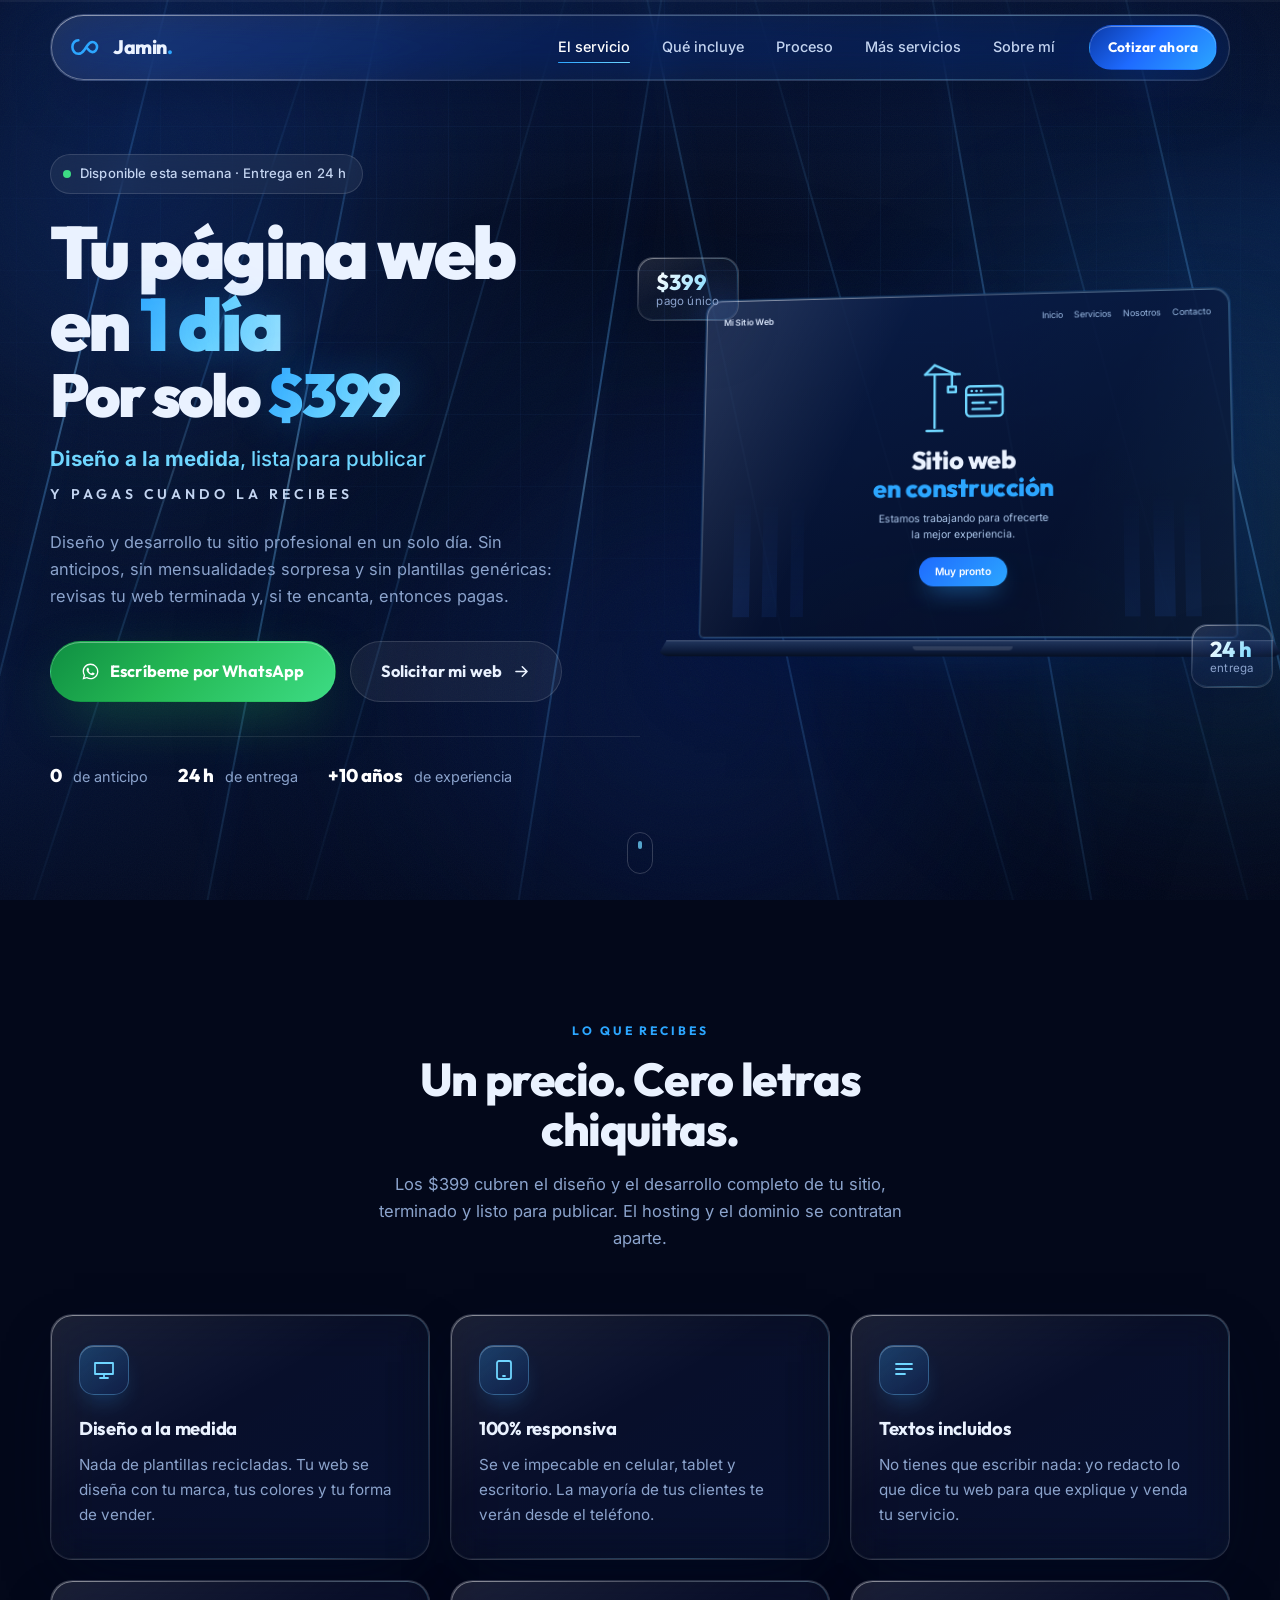
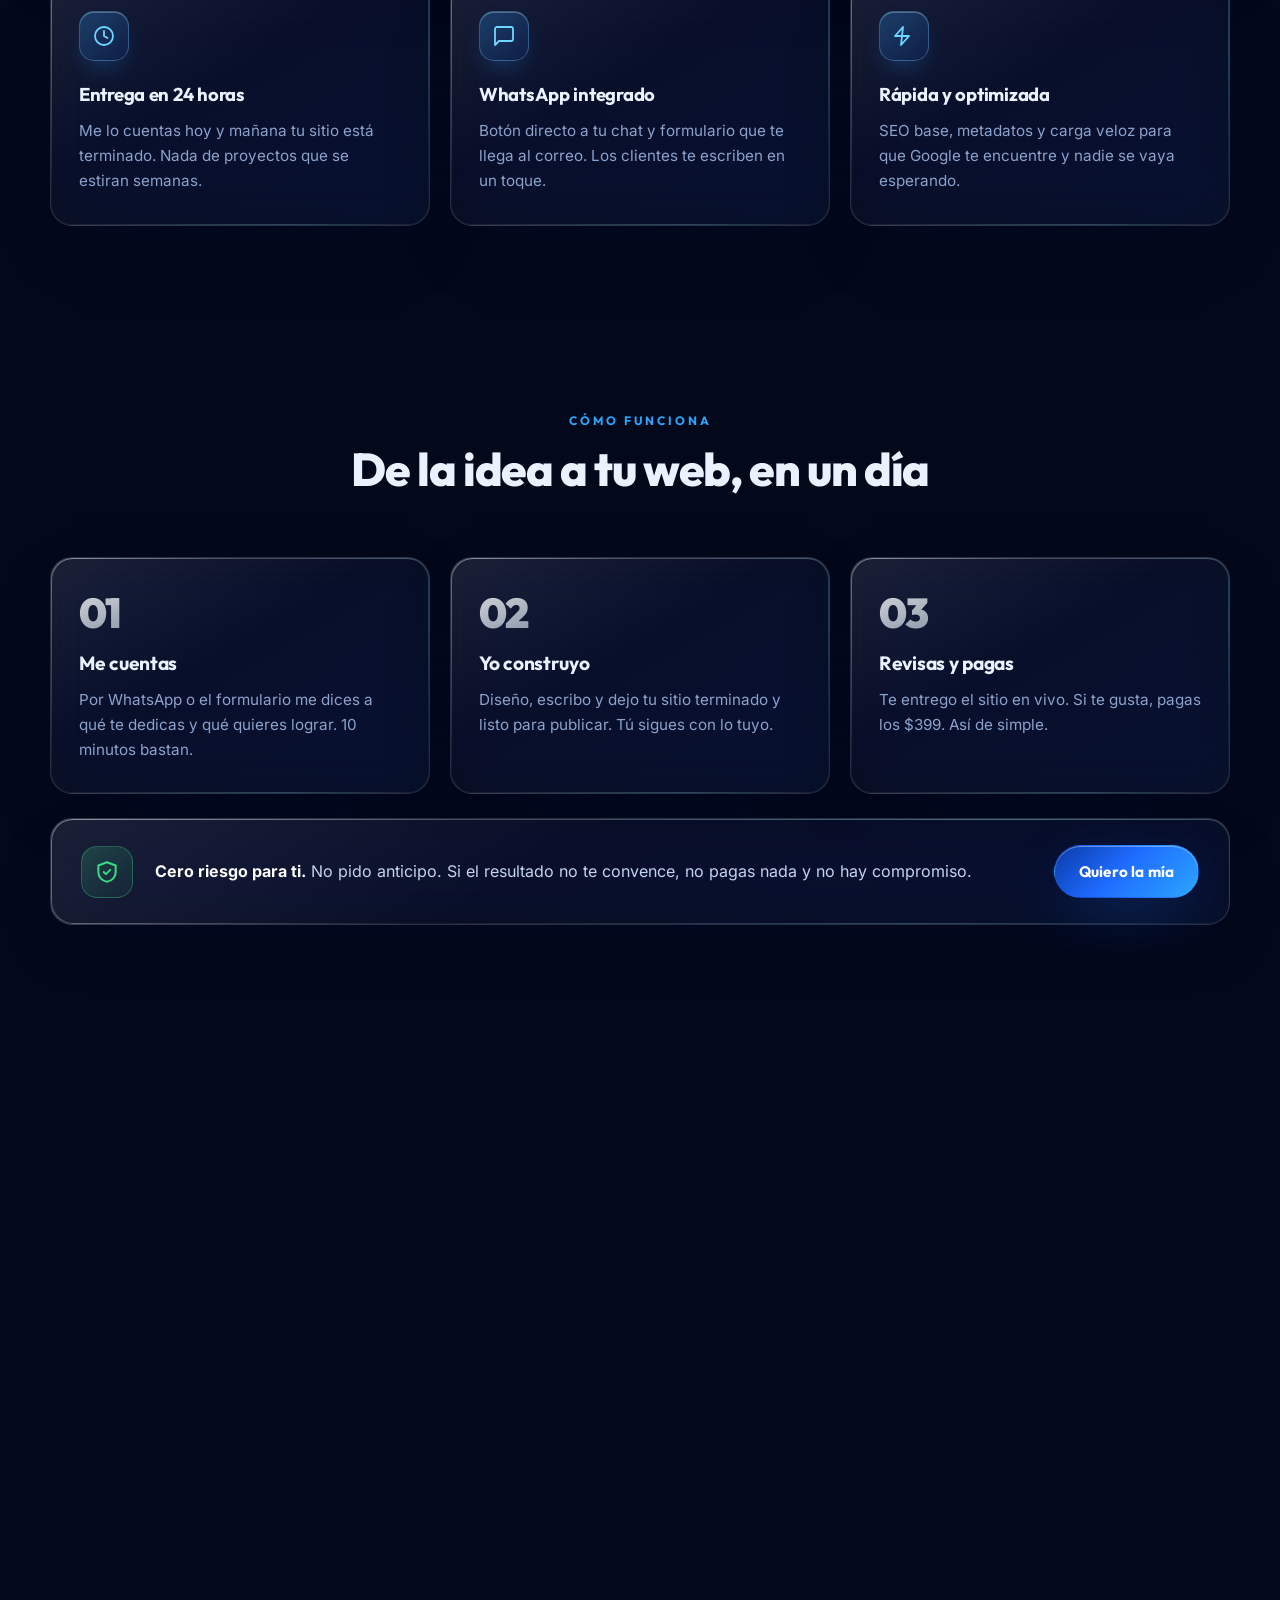
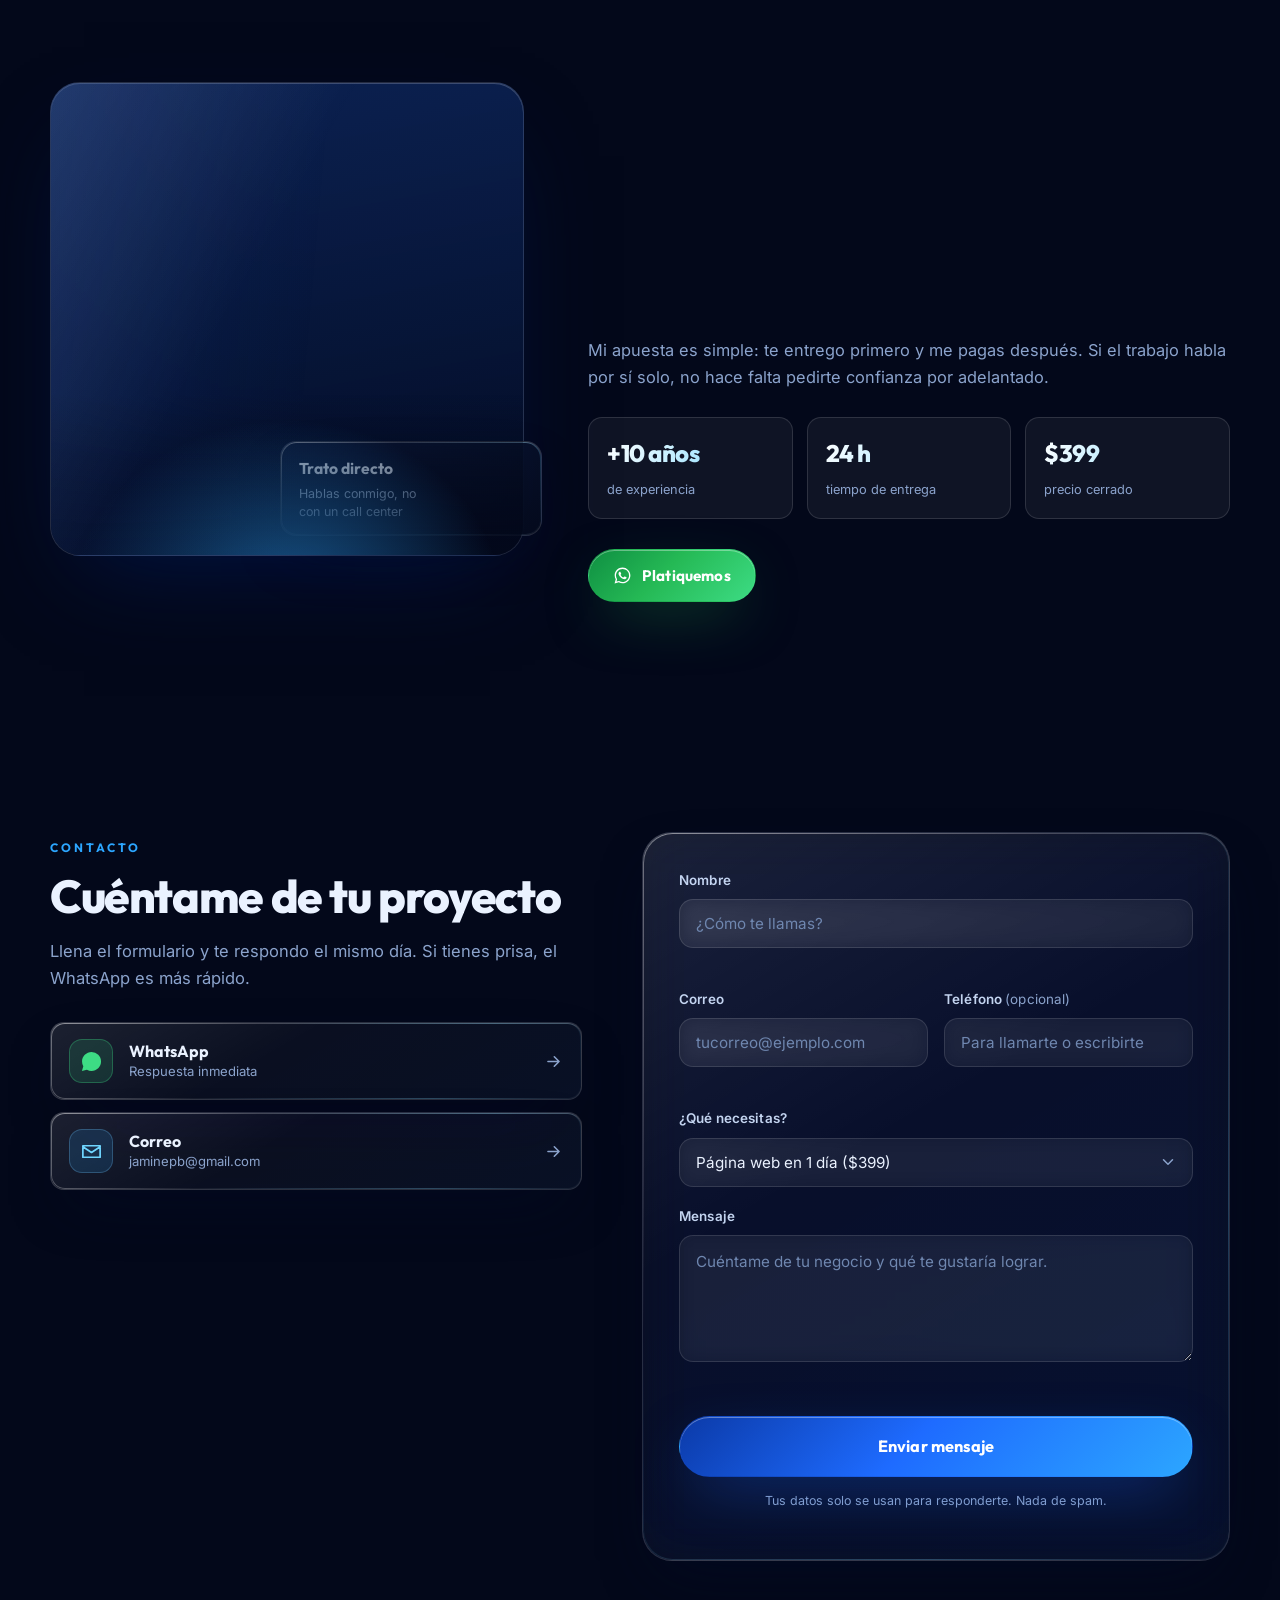
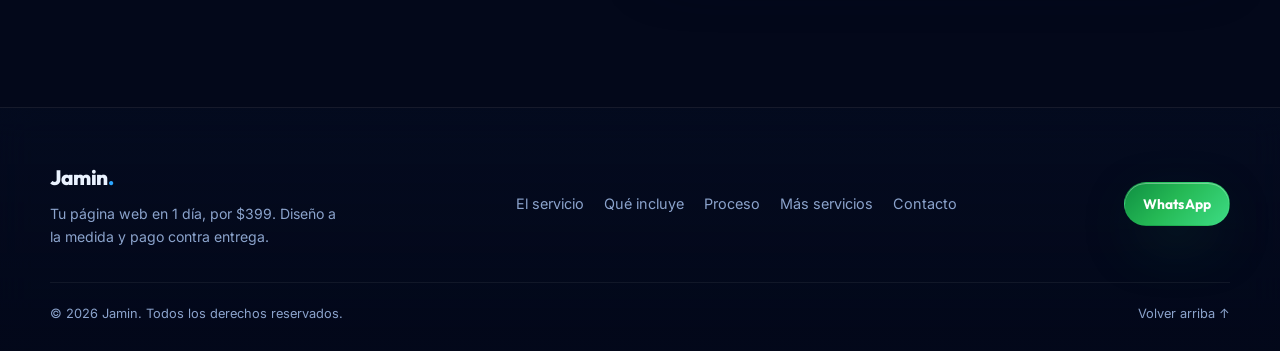
==== commit bf987ea5: "Conecta el dominio jaminvisuals.com - Añade el archivo CNAME en la raíz para que GitHub Pages sirva " ====
--- a/index.html
+++ b/index.html
@@ -7,20 +7,20 @@
 <meta name="description" content="Diseño y desarrollo tu página web profesional en 1 día por solo $399. Y pagas cuando la recibes." />
 <meta name="theme-color" content="#03081a" />
 
-<!-- Al conectar el dominio propio, cambia estas tres URL absolutas por https://tudominio.com/ -->
-<link rel="canonical" href="https://jaminjv.github.io/infinitum/" />
+<!-- URL absolutas del sitio. Si algún día cambia el dominio, se actualizan aquí. -->
+<link rel="canonical" href="https://jaminvisuals.com/" />
 <meta property="og:type" content="website" />
-<meta property="og:url" content="https://jaminjv.github.io/infinitum/" />
+<meta property="og:url" content="https://jaminvisuals.com/" />
 <meta property="og:site_name" content="Jamin" />
 <meta property="og:locale" content="es_MX" />
 <meta property="og:title" content="Tu página web en 1 día por solo $399" />
 <meta property="og:description" content="Diseño a la medida, entrega en 24 horas. Y pagas cuando la recibes." />
-<meta property="og:image" content="https://jaminjv.github.io/infinitum/assets/img/og-cover.png" />
+<meta property="og:image" content="https://jaminvisuals.com/assets/img/og-cover.png" />
 <meta property="og:image:width" content="1200" />
 <meta property="og:image:height" content="630" />
 <meta property="og:image:alt" content="Tu página web en 1 día por solo $399. Y pagas cuando la recibes." />
 <meta name="twitter:card" content="summary_large_image" />
-<meta name="twitter:image" content="https://jaminjv.github.io/infinitum/assets/img/og-cover.png" />
+<meta name="twitter:image" content="https://jaminvisuals.com/assets/img/og-cover.png" />
 
 <link rel="icon" href="assets/img/favicon.svg" type="image/svg+xml" />
 <link rel="preload" href="assets/fonts/outfit-900.woff2" as="font" type="font/woff2" crossorigin />
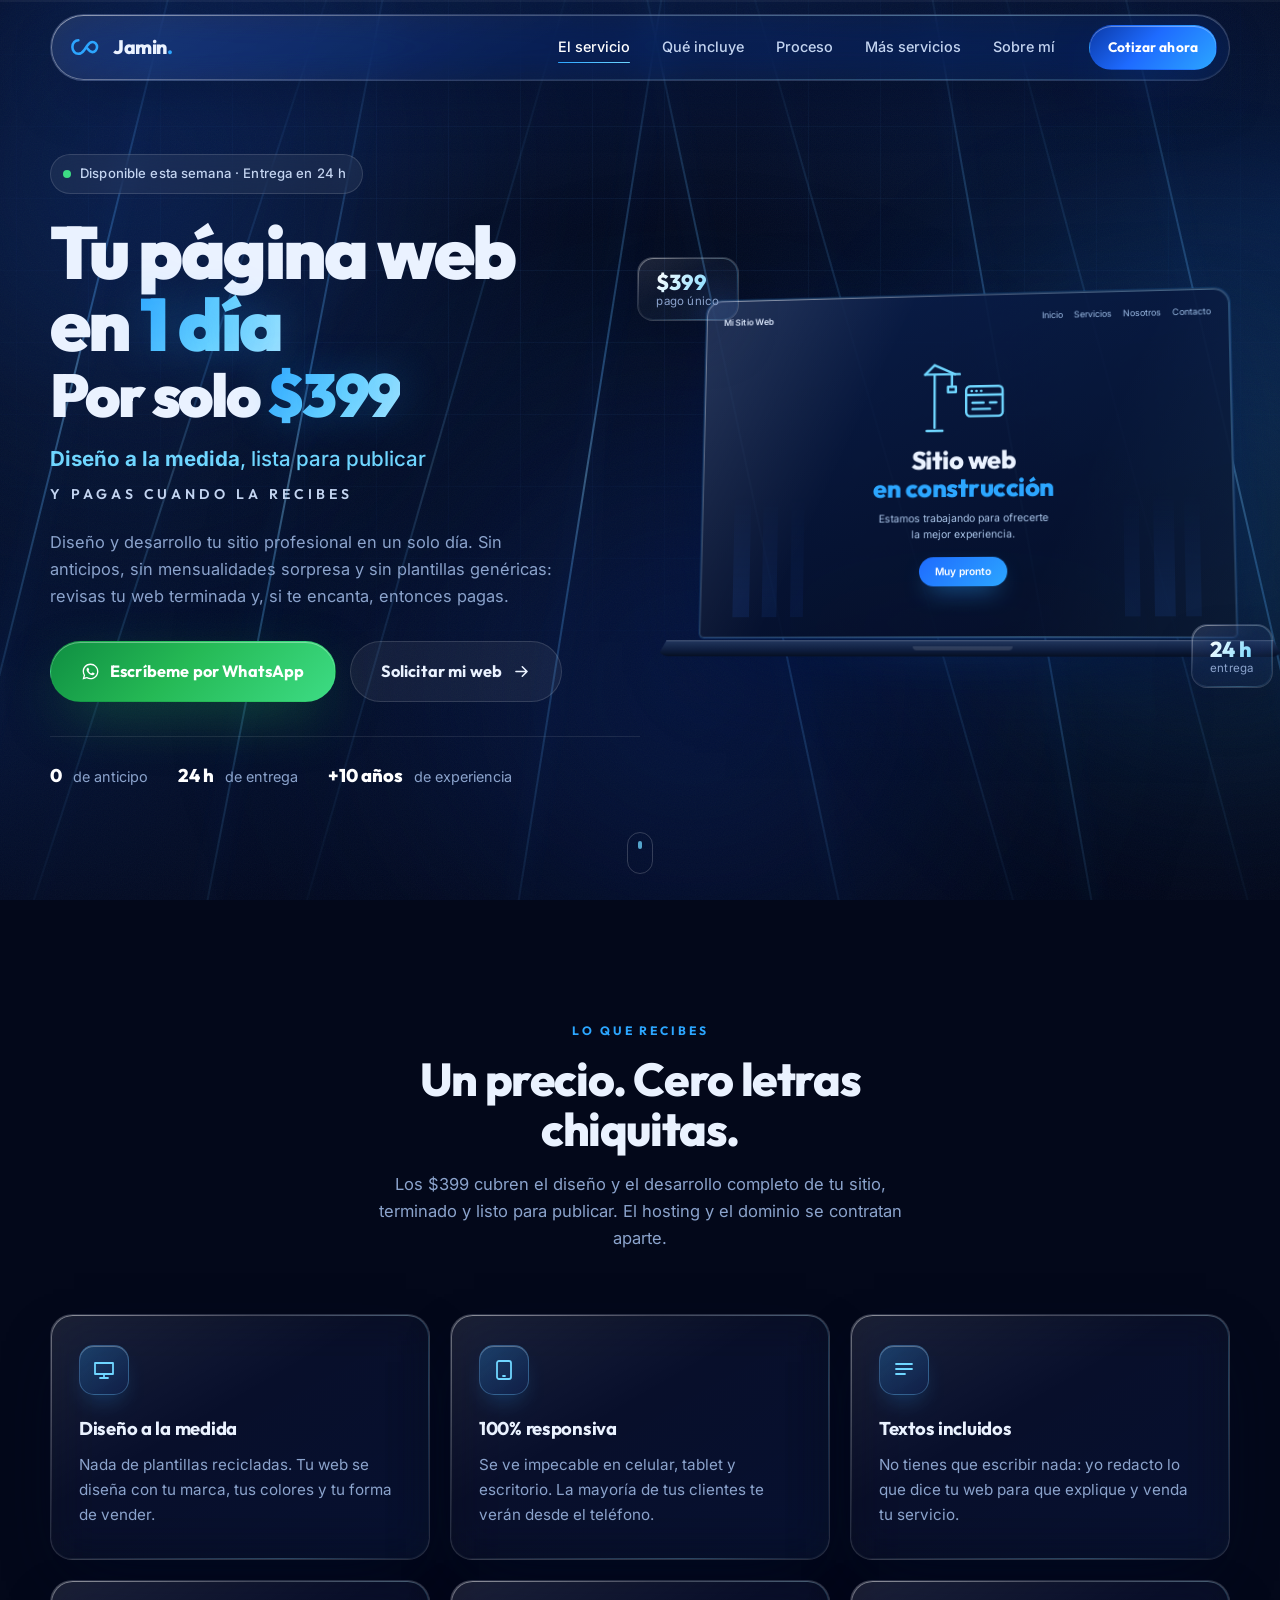
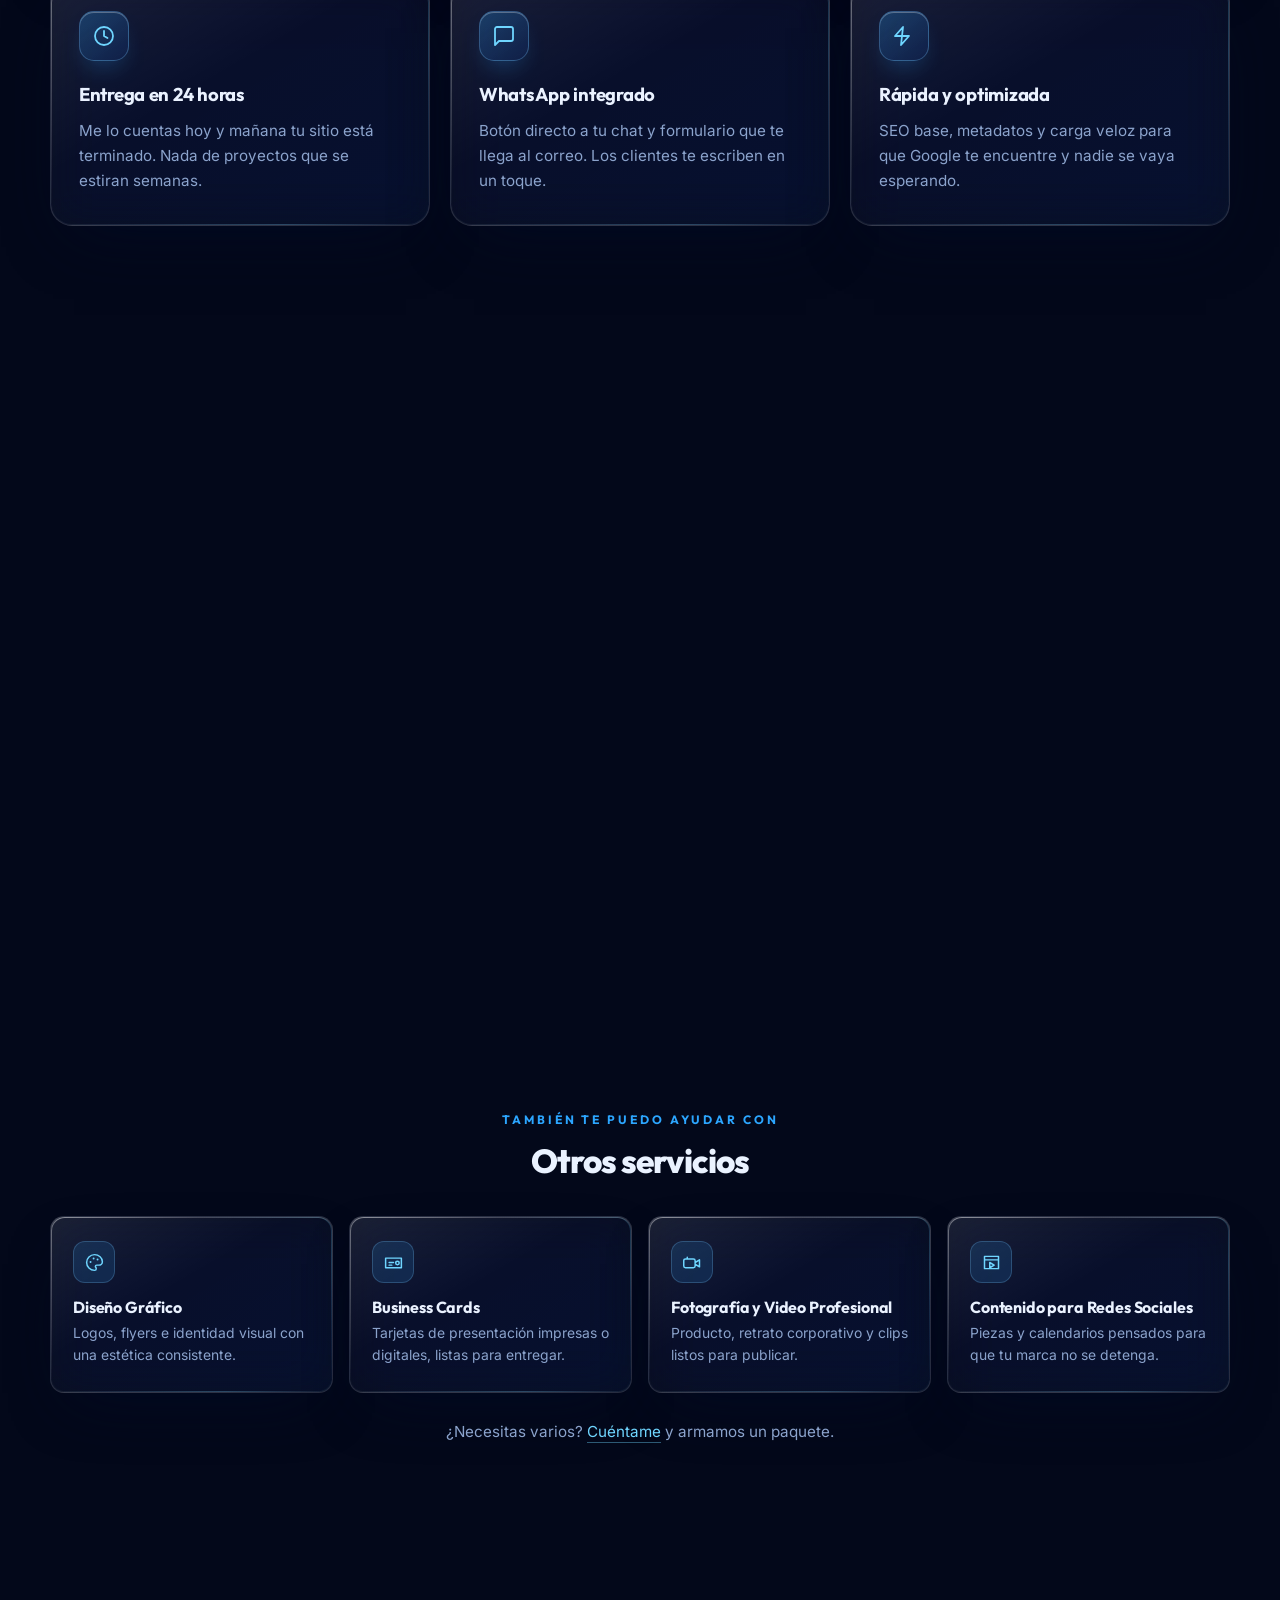
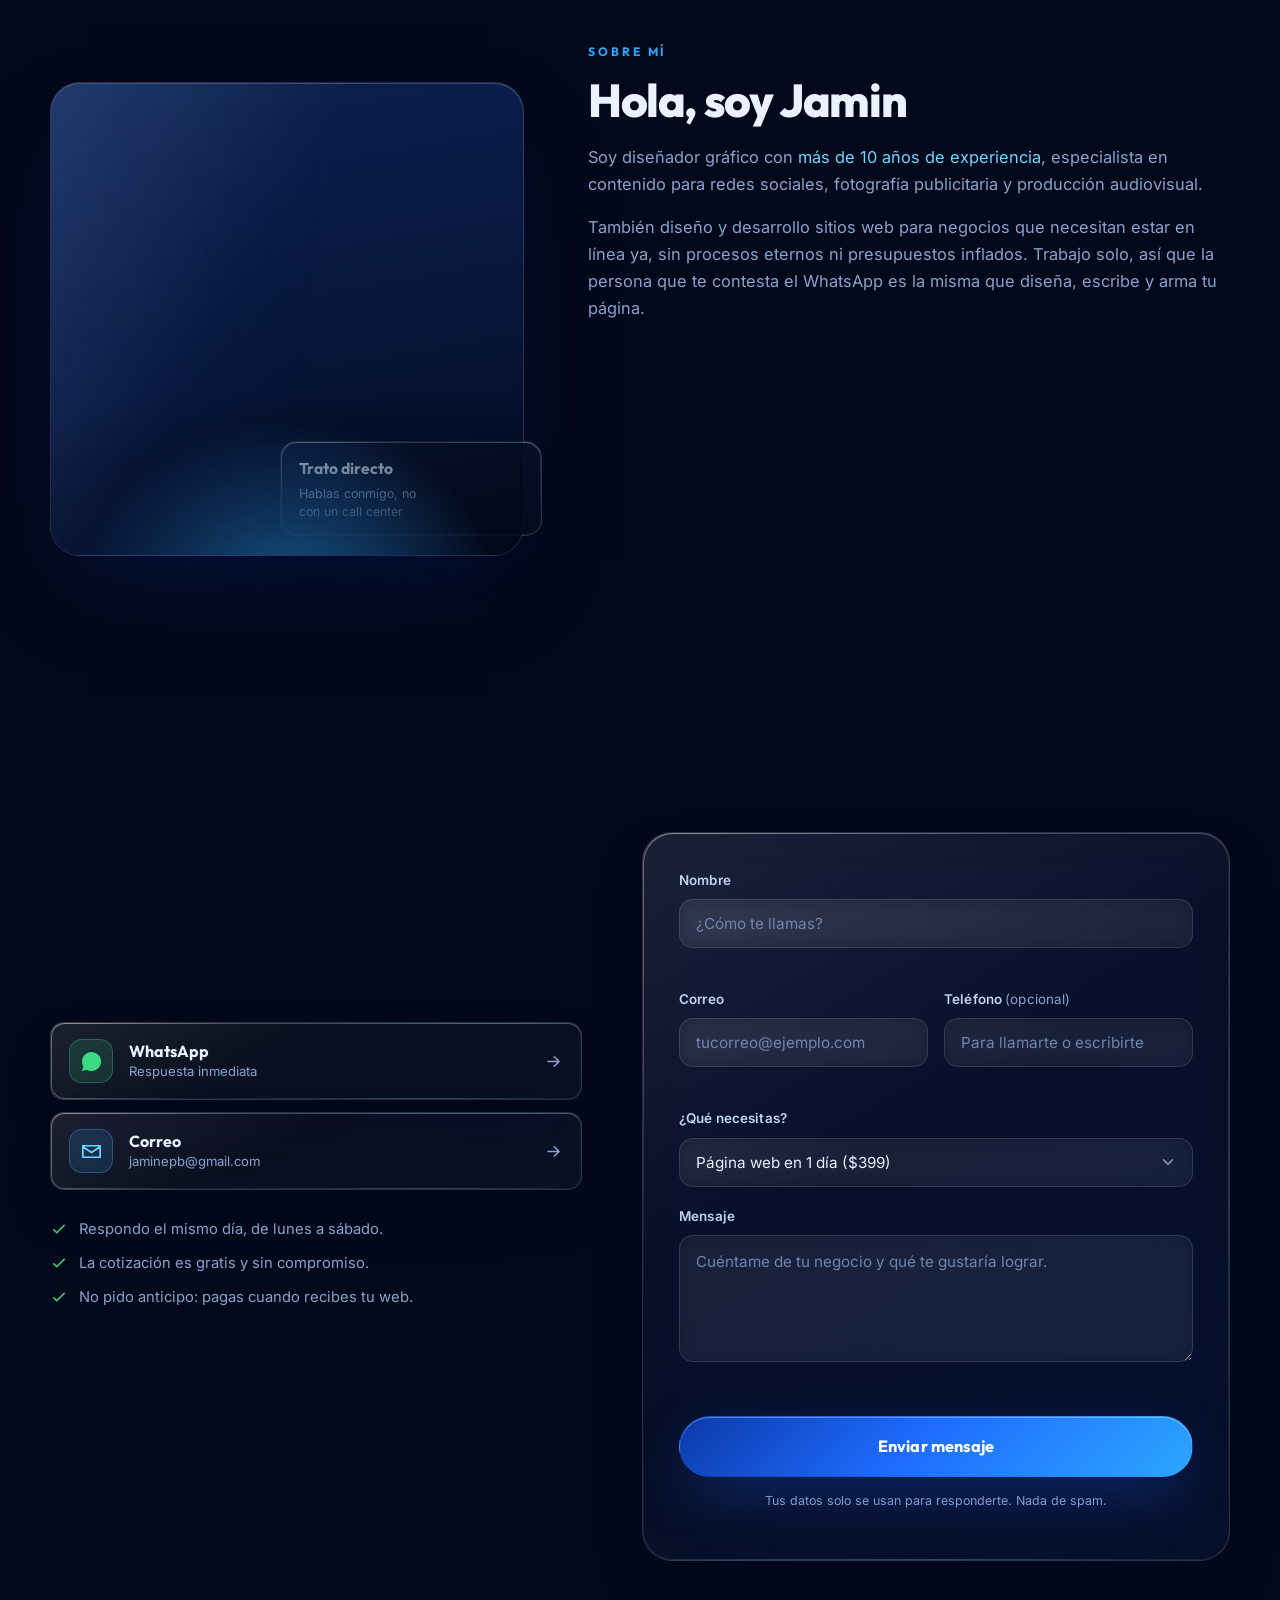
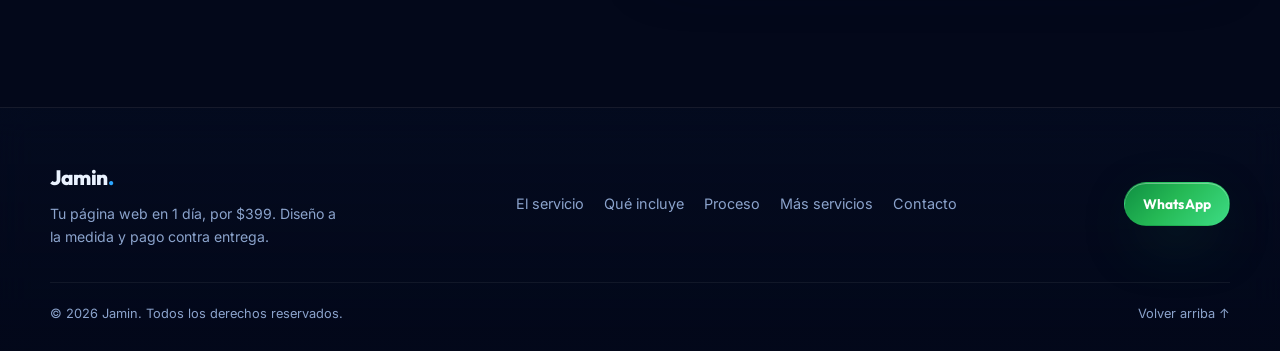
==== commit 749d321e: "Sustituye el favicon por la "i" de la marca Reemplaza el símbolo anterior por el diseño entregado en" ====
--- a/index.html
+++ b/index.html
@@ -23,6 +23,8 @@
 <meta name="twitter:image" content="https://jaminvisuals.com/assets/img/og-cover.png" />
 
 <link rel="icon" href="assets/img/favicon.svg" type="image/svg+xml" />
+<link rel="icon" href="assets/img/favicon-32.png" sizes="32x32" type="image/png" />
+<link rel="apple-touch-icon" href="assets/img/apple-touch-icon.png" />
 <link rel="preload" href="assets/fonts/outfit-900.woff2" as="font" type="font/woff2" crossorigin />
 <link rel="preload" href="assets/fonts/inter-400.woff2" as="font" type="font/woff2" crossorigin />
 <link rel="stylesheet" href="assets/css/fonts.css" />
